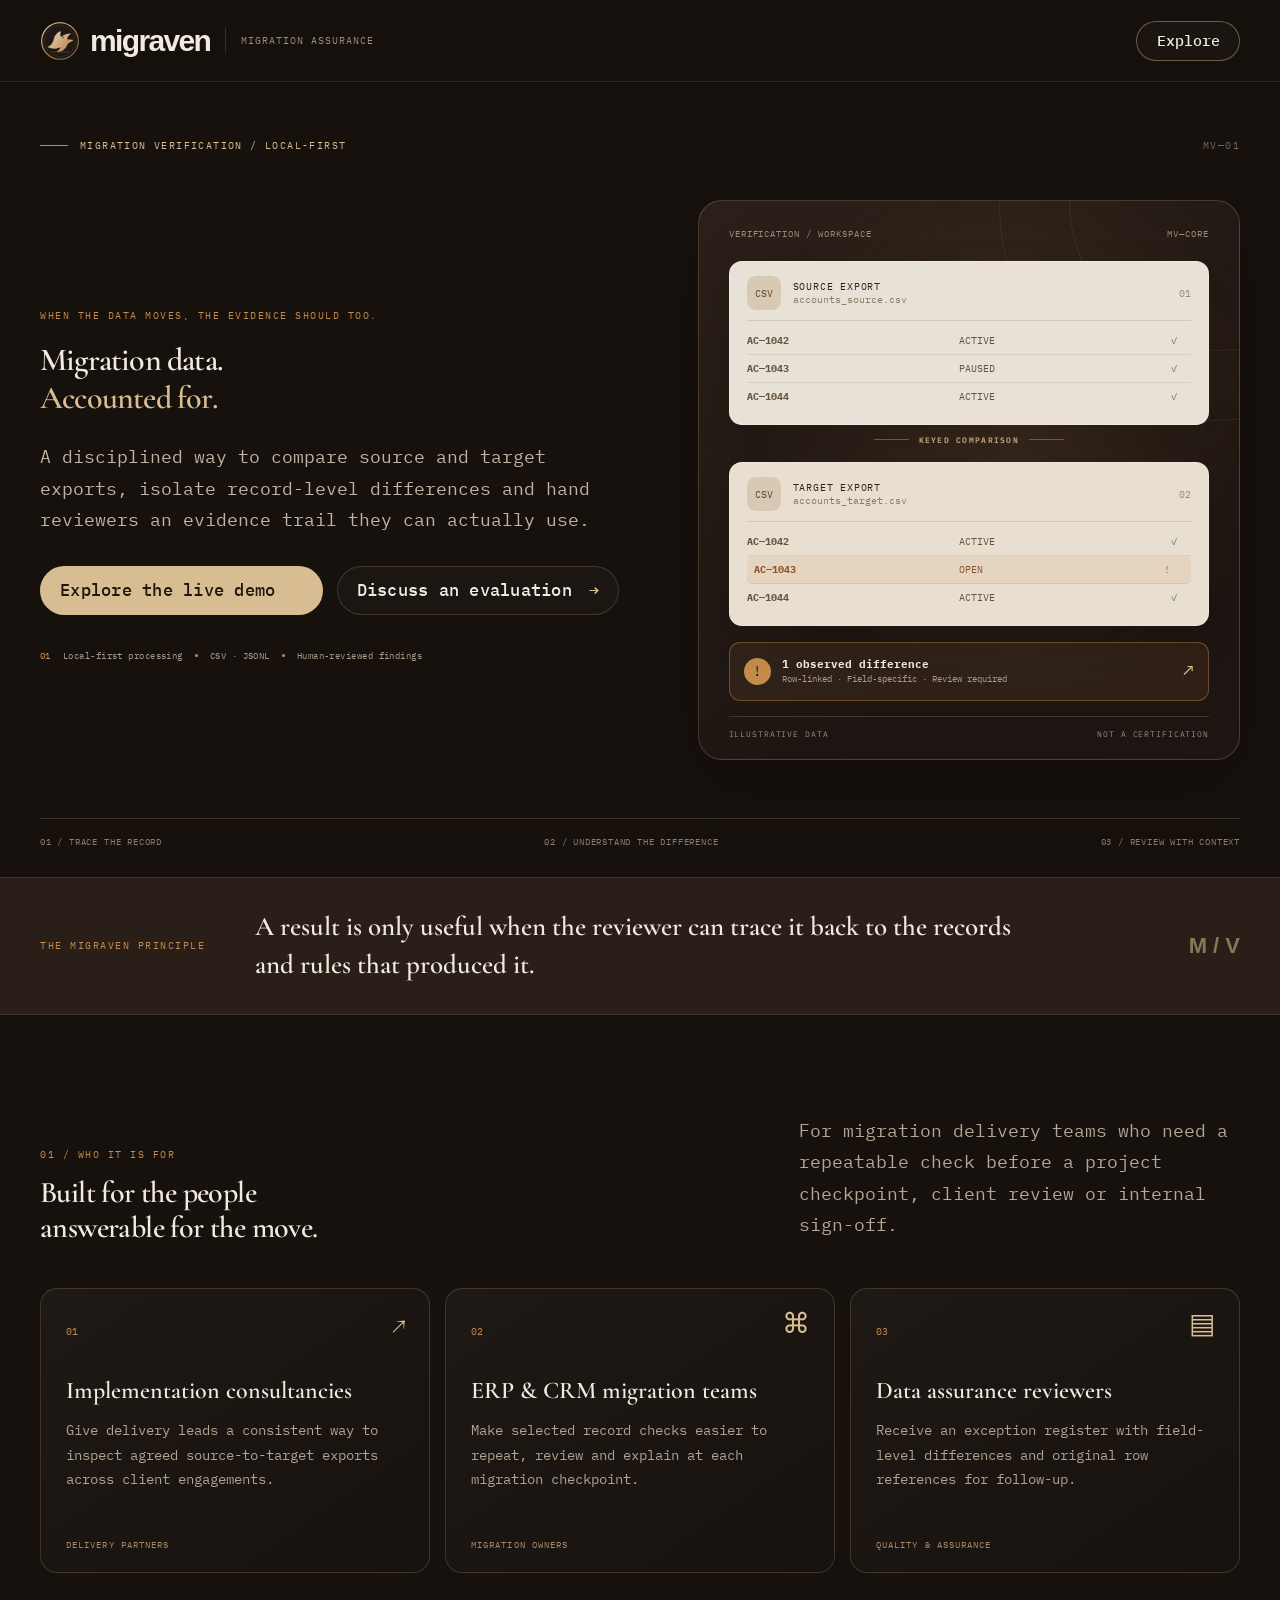
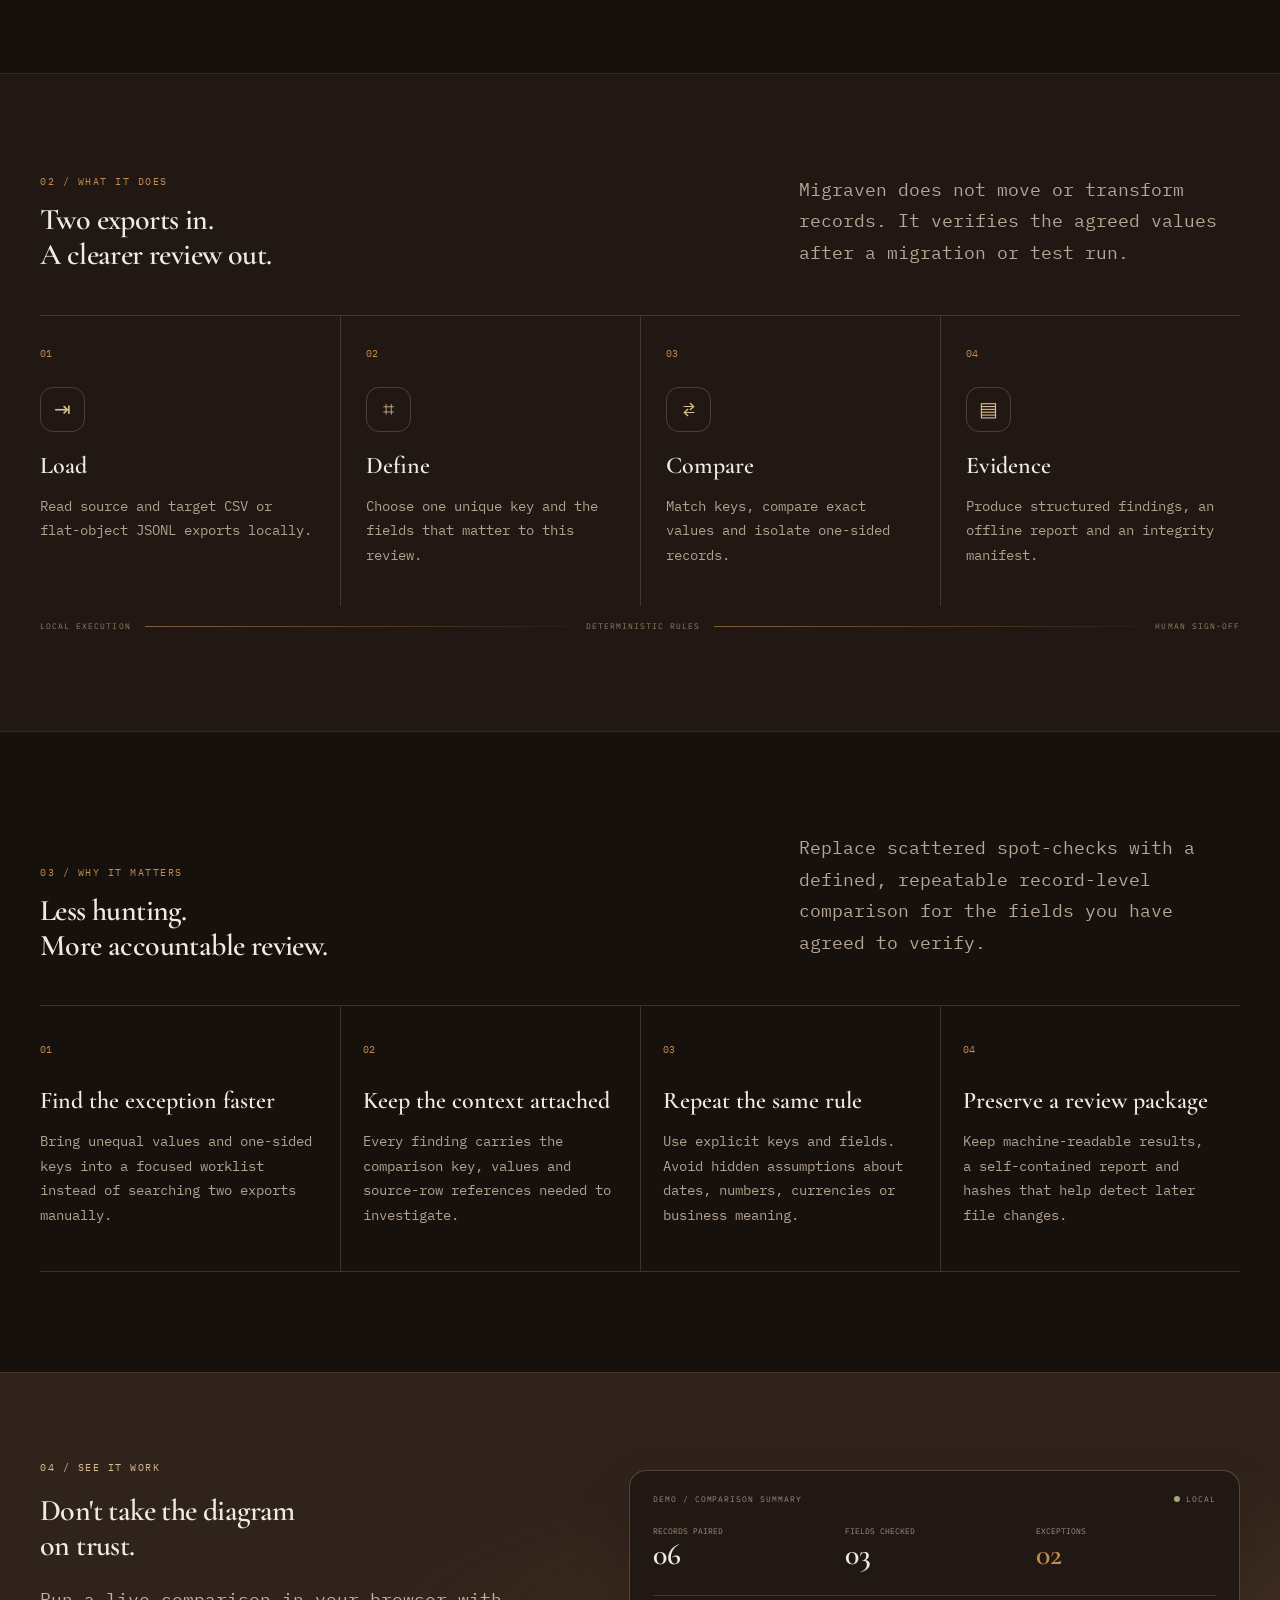
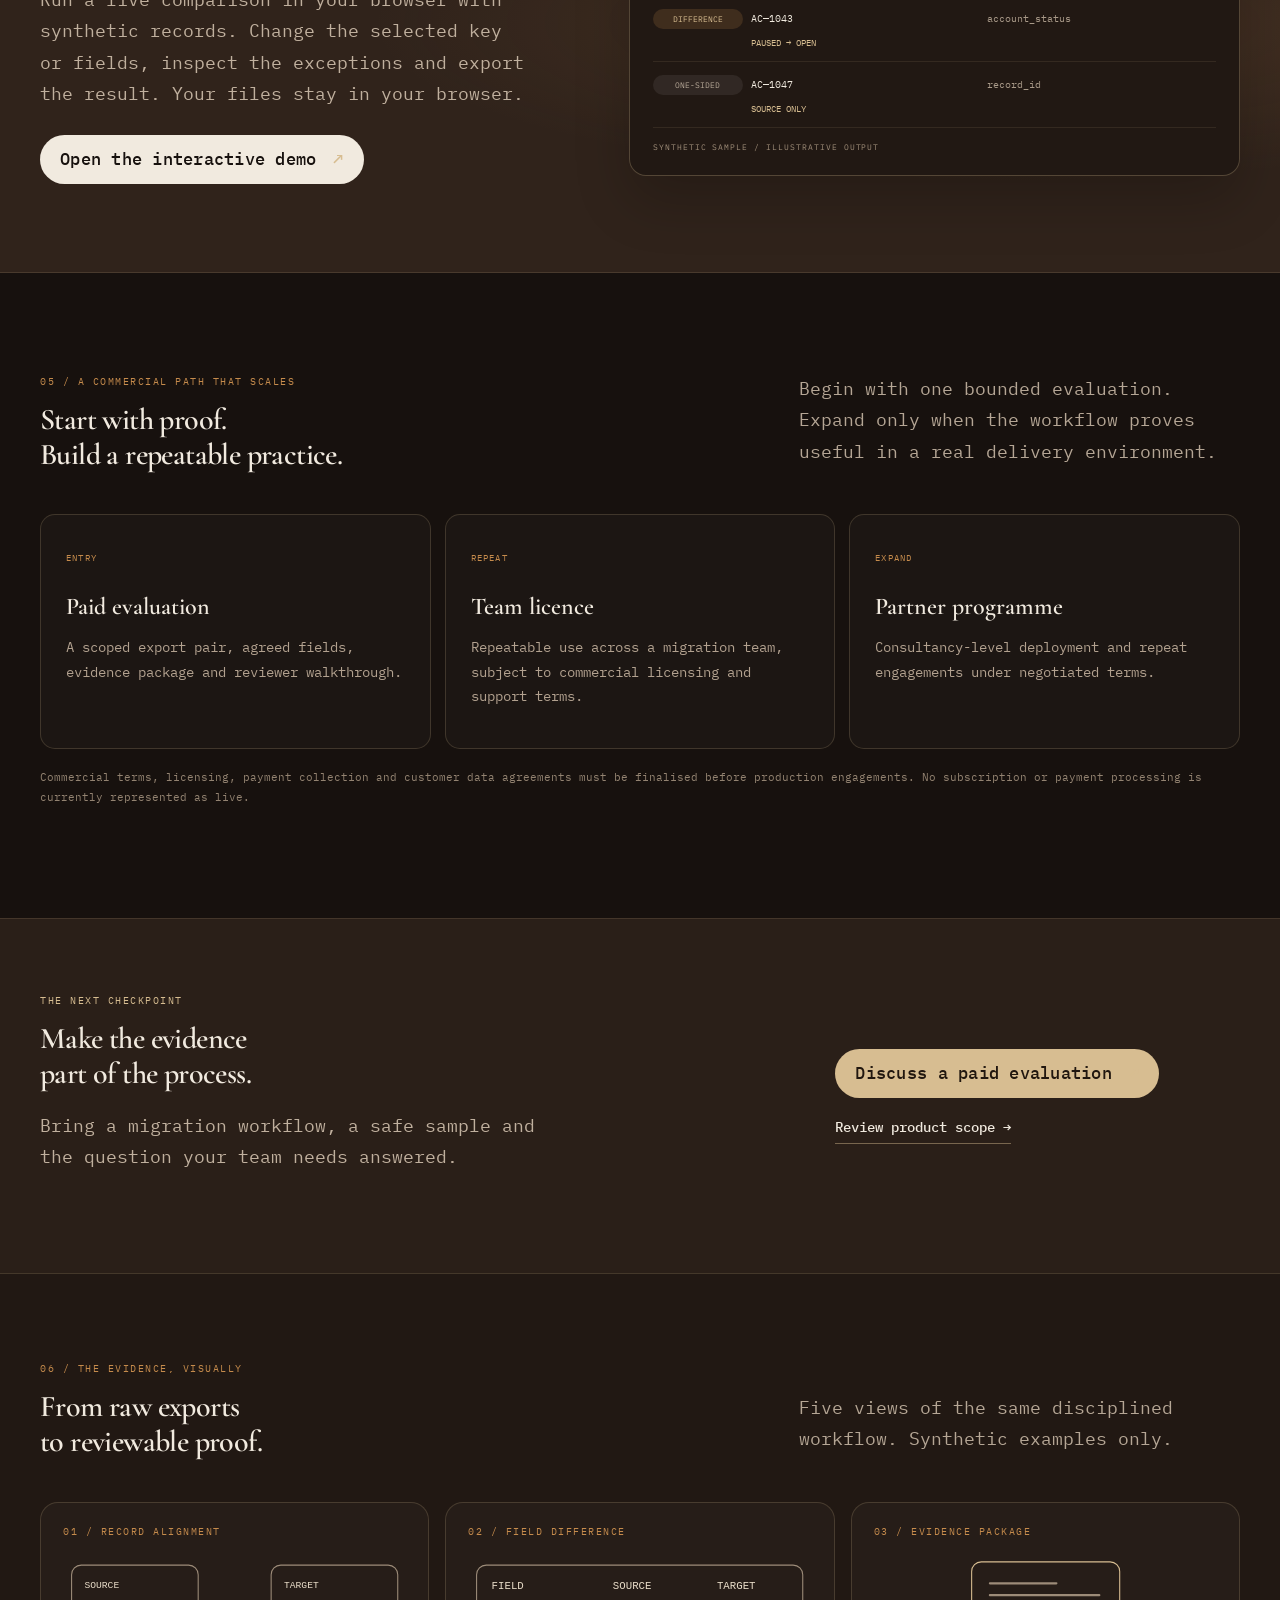
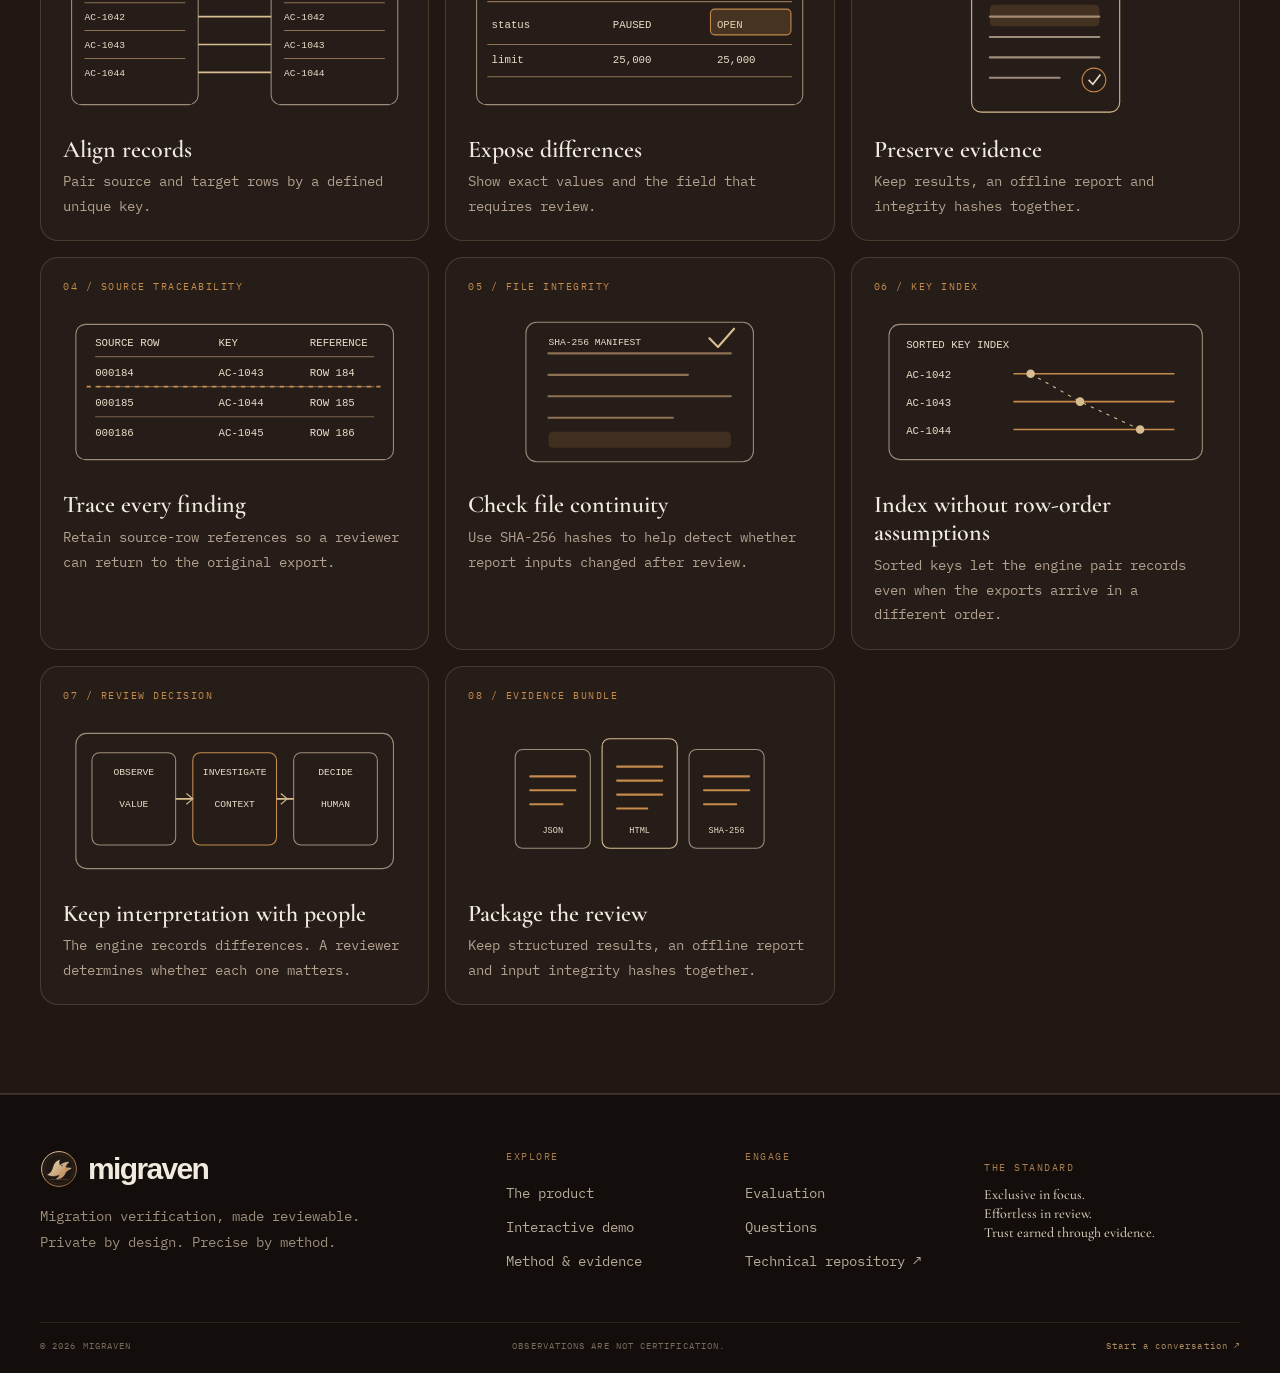
==== website/index.html @ 11bbcf8d "Refine Migraven navigation and typography" ====
<!doctype html>
<html lang="en"><head><meta charset="utf-8"><meta name="viewport" content="width=device-width,initial-scale=1"><meta name="theme-color" content="#17110e"><meta name="description" content="Migraven compares migration source and target exports, identifies row-level differences and creates evidence for human review."><title>Overview — Migraven</title><link rel="icon" href="assets/mark.svg" type="image/svg+xml"><link rel="preconnect" href="https://fonts.googleapis.com"><link rel="preconnect" href="https://fonts.gstatic.com" crossorigin><link href="https://fonts.googleapis.com/css2?family=IBM+Plex+Mono:wght@400;500;600&family=Syncopate:wght@700&family=Cormorant+Garamond:wght@500;600;700&display=swap" rel="stylesheet"><link rel="stylesheet" href="assets/site.css"><script defer src="assets/site.js"></script></head><body>
<header class="site-header"><a class="brand" href="index.html" aria-label="Migraven home"><img src="assets/mark.svg" alt=""><span class="brand-word">migraven</span><span class="brand-divider"></span><span class="brand-caption">MIGRATION ASSURANCE</span></a><button class="menu-toggle" aria-expanded="false" aria-controls="site-nav" aria-label="Open navigation menu"><span class="menu-toggle-label">Explore</span><span class="menu-toggle-icon" aria-hidden="true"><i></i><i></i></span></button><nav id="site-nav" class="site-nav" aria-label="Main navigation"><div class="menu-topline"><span>INDEX / MIGRAVEN</span><span>SELECT A DESTINATION</span></div><div class="menu-links"><a class="brand" href="index.html" aria-label="Migraven home"><img src="assets/mark.svg" alt=""><span class="brand-word">migraven</span><span class="brand-divider"></span><span class="brand-caption">MIGRATION ASSURANCE</span></a><a aria-current="page" href="index.html">Overview</a><a  href="product.html">Product</a><a  href="demo.html">Live demo</a><a  href="method.html">Method</a><a  href="evaluation.html">Evaluation</a><a  href="faq.html">FAQ</a><a class="button button-primary" href="demo.html">Explore the live demo <span>↗</span></a><a class="button button-quiet" href="evaluation.html">Discuss an evaluation <span>→</span></a><a class="button button-light" href="demo.html">Open the interactive demo <span>↗</span></a><a class="button button-primary" href="evaluation.html">Discuss a paid evaluation <span>↗</span></a><a class="text-link text-link-light" href="product.html">Review product scope →</a><a class="brand footer-brand" href="index.html"><img src="assets/mark.svg" alt=""><span class="brand-word">migraven</span></a><a href="product.html">The product</a><a href="demo.html">Interactive demo</a><a href="method.html">Method & evidence</a><a href="evaluation.html">Evaluation</a><a href="faq.html">Questions</a><a href="https://github.com/DT-09/Migraven">Technical repository ↗</a><a href="evaluation.html">Start a conversation ↗</a></div><div class="menu-bottom"><span>LOCAL-FIRST MIGRATION ASSURANCE</span><a class="nav-cta" href="evaluation.html">Discuss an evaluation <span>↗</span></a></div></nav></header>
<main>
<section class="hero wrap"><div class="hero-kicker"><span class="kicker-line"></span> MIGRATION VERIFICATION / LOCAL-FIRST <span class="kicker-index">MV—01</span></div><div class="hero-grid"><div class="hero-copy"><p class="eyebrow">WHEN THE DATA MOVES, THE EVIDENCE SHOULD TOO.</p><h1>Migration data.<br><span>Accounted for.</span></h1><p class="hero-lede">A disciplined way to compare source and target exports, isolate record-level differences and hand reviewers an evidence trail they can actually use.</p><div class="hero-actions"><a class="button button-primary" href="demo.html">Explore the live demo <span>↗</span></a><a class="button button-quiet" href="evaluation.html">Discuss an evaluation <span>→</span></a></div><div class="hero-trust"><span class="trust-mark">01</span><span>Local-first processing</span><i></i><span>CSV · JSONL</span><i></i><span>Human-reviewed findings</span></div></div>
<div class="hero-visual" aria-label="Illustration of a source and target migration export comparison"><div class="visual-orbit orbit-one"></div><div class="visual-orbit orbit-two"></div><div class="visual-head"><span>VERIFICATION / WORKSPACE</span><span>MV—CORE</span></div><div class="flow-card source-card"><div class="flow-card-top"><span class="file-glyph">CSV</span><div><b>SOURCE EXPORT</b><small>accounts_source.csv</small></div><span class="tiny-state">01</span></div><div class="data-lines"><div><b>AC—1042</b><span>ACTIVE</span><em>✓</em></div><div><b>AC—1043</b><span>PAUSED</span><em>✓</em></div><div><b>AC—1044</b><span>ACTIVE</span><em>✓</em></div></div></div><div class="flow-bridge"><span></span><b>KEYED COMPARISON</b><span></span></div><div class="flow-card target-card"><div class="flow-card-top"><span class="file-glyph">CSV</span><div><b>TARGET EXPORT</b><small>accounts_target.csv</small></div><span class="tiny-state">02</span></div><div class="data-lines"><div><b>AC—1042</b><span>ACTIVE</span><em>✓</em></div><div class="data-alert"><b>AC—1043</b><span>OPEN</span><em>!</em></div><div><b>AC—1044</b><span>ACTIVE</span><em>✓</em></div></div></div><div class="visual-result"><span class="result-icon">!</span><div><b>1 observed difference</b><small>Row-linked · Field-specific · Review required</small></div><span class="result-arrow">↗</span></div><div class="visual-foot"><span>ILLUSTRATIVE DATA</span><span>NOT A CERTIFICATION</span></div><div class="raven-watermark">M</div></div></div><div class="hero-bottomline"><span>01 / TRACE THE RECORD</span><span>02 / UNDERSTAND THE DIFFERENCE</span><span>03 / REVIEW WITH CONTEXT</span></div></section>
<section class="statement-band"><div class="wrap statement-inner"><span class="eyebrow">THE MIGRAVEN PRINCIPLE</span><p>A result is only useful when the reviewer can trace it back to the records and rules that produced it.</p><span class="statement-seal">M / V</span></div></section>
<section class="section wrap" id="who"><div class="section-head"><div><span class="eyebrow">01 / WHO IT IS FOR</span><h2>Built for the people<br>answerable for the move.</h2></div><p>For migration delivery teams who need a repeatable check before a project checkpoint, client review or internal sign-off.</p></div><div class="audience-grid"><article class="audience-card"><span class="card-index">01</span><div class="audience-symbol">↗</div><h3>Implementation consultancies</h3><p>Give delivery leads a consistent way to inspect agreed source-to-target exports across client engagements.</p><span class="audience-tag">DELIVERY PARTNERS</span></article><article class="audience-card"><span class="card-index">02</span><div class="audience-symbol">⌘</div><h3>ERP & CRM migration teams</h3><p>Make selected record checks easier to repeat, review and explain at each migration checkpoint.</p><span class="audience-tag">MIGRATION OWNERS</span></article><article class="audience-card"><span class="card-index">03</span><div class="audience-symbol">▤</div><h3>Data assurance reviewers</h3><p>Receive an exception register with field-level differences and original row references for follow-up.</p><span class="audience-tag">QUALITY & ASSURANCE</span></article></div></section>
<section class="section section-alt"><div class="wrap"><div class="section-head"><div><span class="eyebrow">02 / WHAT IT DOES</span><h2>Two exports in.<br>A clearer review out.</h2></div><p>Migraven does not move or transform records. It verifies the agreed values after a migration or test run.</p></div><div class="workflow"><div class="workflow-step"><span>01</span><div class="workflow-icon">⇥</div><h3>Load</h3><p>Read source and target CSV or flat-object JSONL exports locally.</p></div><div class="workflow-step"><span>02</span><div class="workflow-icon">⌗</div><h3>Define</h3><p>Choose one unique key and the fields that matter to this review.</p></div><div class="workflow-step"><span>03</span><div class="workflow-icon">⇄</div><h3>Compare</h3><p>Match keys, compare exact values and isolate one-sided records.</p></div><div class="workflow-step"><span>04</span><div class="workflow-icon">▤</div><h3>Evidence</h3><p>Produce structured findings, an offline report and an integrity manifest.</p></div></div><div class="workflow-rail"><span>LOCAL EXECUTION</span><span class="rail-line"></span><span>DETERMINISTIC RULES</span><span class="rail-line"></span><span>HUMAN SIGN-OFF</span></div></div></section>
<section class="section wrap"><div class="section-head"><div><span class="eyebrow">03 / WHY IT MATTERS</span><h2>Less hunting.<br>More accountable review.</h2></div><p>Replace scattered spot-checks with a defined, repeatable record-level comparison for the fields you have agreed to verify.</p></div><div class="benefit-grid"><article><span>01</span><h3>Find the exception faster</h3><p>Bring unequal values and one-sided keys into a focused worklist instead of searching two exports manually.</p></article><article><span>02</span><h3>Keep the context attached</h3><p>Every finding carries the comparison key, values and source-row references needed to investigate.</p></article><article><span>03</span><h3>Repeat the same rule</h3><p>Use explicit keys and fields. Avoid hidden assumptions about dates, numbers, currencies or business meaning.</p></article><article><span>04</span><h3>Preserve a review package</h3><p>Keep machine-readable results, a self-contained report and hashes that help detect later file changes.</p></article></div></section>
<section class="demo-teaser"><div class="wrap demo-teaser-grid"><div><span class="eyebrow eyebrow-light">04 / SEE IT WORK</span><h2>Don't take the diagram<br>on trust.</h2><p>Run a live comparison in your browser with synthetic records. Change the selected key or fields, inspect the exceptions and export the result. Your files stay in your browser.</p><a class="button button-light" href="demo.html">Open the interactive demo <span>↗</span></a></div><div class="mini-report"><div class="mini-report-top"><span>DEMO / COMPARISON SUMMARY</span><span class="live-dot">LOCAL</span></div><div class="mini-stat-row"><div><small>RECORDS PAIRED</small><b>06</b></div><div><small>FIELDS CHECKED</small><b>03</b></div><div><small>EXCEPTIONS</small><b class="amber-text">02</b></div></div><div class="mini-finding"><span class="finding-pill">DIFFERENCE</span><b>AC—1043</b><span>account_status</span><strong>PAUSED → OPEN</strong></div><div class="mini-finding"><span class="finding-pill finding-muted">ONE-SIDED</span><b>AC—1047</b><span>record_id</span><strong>SOURCE ONLY</strong></div><div class="mini-report-bottom">SYNTHETIC SAMPLE / ILLUSTRATIVE OUTPUT</div></div></div></section>
<section class="section wrap commercial"><div class="section-head"><div><span class="eyebrow">05 / A COMMERCIAL PATH THAT SCALES</span><h2>Start with proof.<br>Build a repeatable practice.</h2></div><p>Begin with one bounded evaluation. Expand only when the workflow proves useful in a real delivery environment.</p></div><div class="commercial-grid"><article><span>ENTRY</span><h3>Paid evaluation</h3><p>A scoped export pair, agreed fields, evidence package and reviewer walkthrough.</p></article><article><span>REPEAT</span><h3>Team licence</h3><p>Repeatable use across a migration team, subject to commercial licensing and support terms.</p></article><article><span>EXPAND</span><h3>Partner programme</h3><p>Consultancy-level deployment and repeat engagements under negotiated terms.</p></article></div><p class="commercial-note">Commercial terms, licensing, payment collection and customer data agreements must be finalised before production engagements. No subscription or payment processing is currently represented as live.</p></section>
<section class="closing-band"><div class="wrap closing-inner"><div><span class="eyebrow eyebrow-light">THE NEXT CHECKPOINT</span><h2>Make the evidence<br>part of the process.</h2><p>Bring a migration workflow, a safe sample and the question your team needs answered.</p></div><div class="closing-actions"><a class="button button-primary" href="evaluation.html">Discuss a paid evaluation <span>↗</span></a><a class="text-link text-link-light" href="product.html">Review product scope →</a></div></div></section>
<section class="illustration-section"><div class="wrap"><div class="section-head"><div><span class="eyebrow">06 / THE EVIDENCE, VISUALLY</span><h2>From raw exports<br>to reviewable proof.</h2></div><p>Five views of the same disciplined workflow. Synthetic examples only.</p></div><div class="illustration-grid"><article class="illustration-card visual-illustration"><span class="eyebrow">01 / RECORD ALIGNMENT</span><svg viewBox="0 0 320 150" fill="none"><rect x="8" y="8" width="118" height="130" rx="9" stroke="#9D8C79"/><rect x="194" y="8" width="118" height="130" rx="9" stroke="#9D8C79"/><g stroke="#8E7153"><path d="M20 43h94M20 69h94M20 95h94M206 43h94M206 69h94M206 95h94"/></g><g fill="#E9DDC9" font-size="9" font-family="monospace"><text x="20" y="29">SOURCE</text><text x="206" y="29">TARGET</text><text x="20" y="59">AC-1042</text><text x="20" y="85">AC-1043</text><text x="20" y="111">AC-1044</text><text x="206" y="59">AC-1042</text><text x="206" y="85">AC-1043</text><text x="206" y="111">AC-1044</text></g><path class="trace-line" d="M126 56h68M126 82h68M126 108h68" stroke="#D7BD91" stroke-width="1.5"/></svg><h3>Align records</h3><p>Pair source and target rows by a defined unique key.</p></article><article class="illustration-card visual-illustration"><span class="eyebrow">02 / FIELD DIFFERENCE</span><svg viewBox="0 0 320 150" fill="none"><rect x="8" y="8" width="304" height="130" rx="9" stroke="#9D8C79"/><path d="M18 42h284M18 82h284M18 112h284" stroke="#8E7153"/><g fill="#E9DDC9" font-family="monospace" font-size="10"><text x="22" y="30">FIELD</text><text x="135" y="30">SOURCE</text><text x="232" y="30">TARGET</text><text x="22" y="67">status</text><text x="135" y="67">PAUSED</text><text x="232" y="67">OPEN</text><text x="22" y="99">limit</text><text x="135" y="99">25,000</text><text x="232" y="99">25,000</text></g><rect x="226" y="49" width="75" height="24" rx="4" fill="#C58B4C" fill-opacity=".2" stroke="#C58B4C"/></svg><h3>Expose differences</h3><p>Show exact values and the field that requires review.</p></article><article class="illustration-card visual-illustration"><span class="eyebrow">03 / EVIDENCE PACKAGE</span><svg viewBox="0 0 320 150" fill="none"><rect x="91" y="5" width="138" height="140" rx="9" stroke="#D7BD91"/><path d="M108 25h62M108 36h102M108 56h102M108 75h102M108 94h102M108 113h65" stroke="#9D8C79" stroke-width="2" stroke-linecap="round"/><rect x="108" y="45" width="102" height="20" rx="4" fill="#C58B4C" fill-opacity=".18"/><circle cx="205" cy="115" r="11" stroke="#C58B4C"/><path d="m200 115 4 4 7-9" stroke="#E9DDC9" stroke-width="1.5"/></svg><h3>Preserve evidence</h3><p>Keep results, an offline report and integrity hashes together.</p></article><article class="illustration-card visual-illustration"><span class="eyebrow">04 / SOURCE TRACEABILITY</span><svg viewBox="0 0 320 150" fill="none"><rect x="12" y="12" width="296" height="126" rx="9" stroke="#9D8C79"/><path d="M30 42h260M30 70h260M30 98h260" stroke="#8E7153" stroke-opacity=".8"/><g fill="#E9DDC9" font-family="monospace" font-size="10"><text x="30" y="32">SOURCE ROW</text><text x="145" y="32">KEY</text><text x="230" y="32">REFERENCE</text><text x="30" y="60">000184</text><text x="145" y="60">AC-1043</text><text x="230" y="60">ROW 184</text><text x="30" y="88">000185</text><text x="145" y="88">AC-1044</text><text x="230" y="88">ROW 185</text><text x="30" y="116">000186</text><text x="145" y="116">AC-1045</text><text x="230" y="116">ROW 186</text></g><path d="M22 70h276" stroke="#C58B4C" stroke-width="1.5" stroke-dasharray="4 5"/></svg><h3>Trace every finding</h3><p>Retain source-row references so a reviewer can return to the original export.</p></article><article class="illustration-card visual-illustration"><span class="eyebrow">05 / FILE INTEGRITY</span><svg viewBox="0 0 320 150" fill="none"><rect x="54" y="10" width="212" height="130" rx="10" stroke="#9D8C79"/><path d="M75 39h170M75 59h130M75 79h170M75 99h116" stroke="#8E7153" stroke-width="2" stroke-linecap="round"/><rect x="75" y="112" width="170" height="15" rx="4" fill="#C58B4C" fill-opacity=".16"/><path d="m225 25 8 8 15-17" stroke="#D7BD91" stroke-width="2" stroke-linecap="round" stroke-linejoin="round"/><text x="75" y="31" fill="#E9DDC9" font-family="monospace" font-size="9">SHA-256 MANIFEST</text></svg><h3>Check file continuity</h3><p>Use SHA-256 hashes to help detect whether report inputs changed after review.</p></article><article class="illustration-card visual-illustration"><span class="eyebrow">06 / KEY INDEX</span><svg viewBox="0 0 320 150" fill="none"><rect x="14" y="12" width="292" height="126" rx="10" stroke="#9D8C79"/><g fill="#E9DDC9" font-family="monospace" font-size="10"><text x="30" y="34">SORTED KEY INDEX</text><text x="30" y="62">AC-1042</text><text x="30" y="88">AC-1043</text><text x="30" y="114">AC-1044</text></g><g stroke="#C58B4C" stroke-width="1.5"><path d="M130 58h150M130 84h150M130 110h150"/></g><g fill="#D7BD91"><circle cx="146" cy="58" r="4"/><circle cx="192" cy="84" r="4"/><circle cx="248" cy="110" r="4"/></g><path d="M146 58 192 84 248 110" stroke="#D7BD91" stroke-dasharray="3 5"/></svg><h3>Index without row-order assumptions</h3><p>Sorted keys let the engine pair records even when the exports arrive in a different order.</p></article><article class="illustration-card visual-illustration"><span class="eyebrow">07 / REVIEW DECISION</span><svg viewBox="0 0 320 150" fill="none"><rect x="12" y="12" width="296" height="126" rx="10" stroke="#9D8C79"/><rect x="27" y="30" width="78" height="86" rx="7" stroke="#9D8C79"/><rect x="121" y="30" width="78" height="86" rx="7" stroke="#C58B4C"/><rect x="215" y="30" width="78" height="86" rx="7" stroke="#9D8C79"/><g fill="#E9DDC9" font-family="monospace" font-size="9" text-anchor="middle"><text x="66" y="51">OBSERVE</text><text x="160" y="51">INVESTIGATE</text><text x="254" y="51">DECIDE</text><text x="66" y="81">VALUE</text><text x="160" y="81">CONTEXT</text><text x="254" y="81">HUMAN</text></g><path d="M105 73h16m78 0h16" stroke="#D7BD91" stroke-width="1.5"/><path d="m115 68 6 5-6 5m88-10 6 5-6 5" stroke="#D7BD91"/></svg><h3>Keep interpretation with people</h3><p>The engine records differences. A reviewer determines whether each one matters.</p></article><article class="illustration-card visual-illustration"><span class="eyebrow">08 / EVIDENCE BUNDLE</span><svg viewBox="0 0 320 150" fill="none"><rect x="44" y="27" width="70" height="92" rx="7" stroke="#9D8C79"/><rect x="125" y="17" width="70" height="102" rx="7" stroke="#D7BD91"/><rect x="206" y="27" width="70" height="92" rx="7" stroke="#9D8C79"/><g stroke="#C58B4C" stroke-width="2" stroke-linecap="round"><path d="M58 52h42M58 65h42M58 78h30M139 43h42M139 56h42M139 69h42M139 82h28M220 52h42M220 65h42M220 78h30"/></g><g fill="#E9DDC9" font-family="monospace" font-size="8" text-anchor="middle"><text x="79" y="105">JSON</text><text x="160" y="105">HTML</text><text x="241" y="105">SHA-256</text></g></svg><h3>Package the review</h3><p>Keep structured results, an offline report and input integrity hashes together.</p></article></div></div></section></main>
<footer class="site-footer"><div class="wrap footer-main"><div class="footer-brand-block"><a class="brand footer-brand" href="index.html"><img src="assets/mark.svg" alt=""><span class="brand-word">migraven</span></a><p>Migration verification, made reviewable.<br>Private by design. Precise by method.</p></div><div class="footer-column"><span class="footer-label">EXPLORE</span><a href="product.html">The product</a><a href="demo.html">Interactive demo</a><a href="method.html">Method & evidence</a></div><div class="footer-column"><span class="footer-label">ENGAGE</span><a href="evaluation.html">Evaluation</a><a href="faq.html">Questions</a><a href="https://github.com/DT-09/Migraven">Technical repository ↗</a></div><div class="footer-note"><span class="footer-label">THE STANDARD</span><p>Exclusive in focus.<br>Effortless in review.<br>Trust earned through evidence.</p></div></div><div class="wrap footer-bottom"><span>© 2026 MIGRAVEN</span><span>OBSERVATIONS ARE NOT CERTIFICATION.</span><a href="evaluation.html">Start a conversation ↗</a></div></footer></body></html>
<!-- Production deployment refresh: 2026-11-05 -->
---- website/assets/site.css ----
:root{--espresso:#17110e;--espresso-2:#211813;--walnut:#30231b;--mocha:#49362a;--taupe:#9d8c79;--khaki:#aaa184;--ivory:#f1eadf;--paper:#e8dfd2;--champagne:#d7bd91;--amber:#c58b4c;--caramel:#a96f3d;--line:rgba(215,189,145,.19);--muted:#b8aa99;--serif:'Cormorant Garamond',Georgia,serif;--sans:'DM Sans',Arial,sans-serif;--mono:'DM Mono',monospace;--display:'Syncopate',sans-serif}
*{box-sizing:border-box}html{scroll-behavior:smooth;scroll-padding-top:100px}body{margin:0;background:var(--espresso);color:var(--ivory);font:15px/1.7 var(--sans);-webkit-font-smoothing:antialiased}a{color:inherit;text-decoration:none}button,input,select,textarea{font:inherit}button,a{-webkit-tap-highlight-color:transparent}.wrap{width:min(1200px,calc(100% - 56px));margin-inline:auto}.site-header{height:78px;padding:0 max(28px,calc((100vw - 1200px)/2));display:flex;align-items:center;justify-content:space-between;gap:24px;position:sticky;top:0;z-index:20;background:rgba(23,17,14,.78);border-bottom:1px solid rgba(215,189,145,.13);backdrop-filter:blur(20px) saturate(130%)}.brand{display:flex;align-items:center;gap:11px;white-space:nowrap}.brand img{width:35px;height:35px}.brand-word{font:700 13px var(--display);letter-spacing:.12em;color:var(--ivory)}.brand-divider{height:23px;width:1px;background:var(--line);margin-inline:5px}.brand-caption{font:9px var(--mono);letter-spacing:.1em;color:var(--taupe)}.site-nav{display:flex;align-items:center;gap:25px;color:#c3b5a5;font-size:12px}.site-nav a{transition:color .25s ease,opacity .25s ease}.site-nav a:hover,.site-nav a[aria-current=page]{color:var(--champagne)}.site-nav a[aria-current=page]:not(.nav-cta){text-decoration:underline;text-decoration-color:var(--amber);text-underline-offset:8px}.nav-cta{border:1px solid rgba(215,189,145,.48);border-radius:999px;padding:10px 16px;color:var(--ivory)}.nav-cta span,.button span{color:var(--champagne);margin-left:9px}.menu-toggle{display:none;border:1px solid var(--line);border-radius:999px;background:transparent;color:var(--ivory);padding:9px 14px;font:11px var(--mono)}
.hero{padding-top:57px;padding-bottom:30px}.hero-kicker{display:flex;align-items:center;gap:12px;color:var(--champagne);font:10px var(--mono);letter-spacing:.14em}.kicker-line{width:28px;height:1px;background:var(--amber)}.kicker-index{margin-left:auto;color:#756456}.hero-grid{display:grid;grid-template-columns:1.05fr .95fr;gap:58px;align-items:center;padding:48px 0 58px}.eyebrow{display:block;color:var(--amber);font:10px var(--mono);letter-spacing:.15em}.hero-copy h1,.page-hero h1{font:700 clamp(39px,5.2vw,68px)/1.23 var(--display);letter-spacing:-.055em;margin:19px 0 25px;color:var(--ivory)}.hero-copy h1 span,.page-hero h1 span{color:var(--champagne)}.hero-lede{max-width:555px;color:#c2b4a4;font-size:17px;line-height:1.8}.hero-actions,.page-hero-actions{display:flex;align-items:center;gap:14px;flex-wrap:wrap;margin-top:30px}.button{display:inline-flex;align-items:center;justify-content:center;gap:8px;border-radius:999px;padding:14px 20px;font-size:12px;font-weight:600;letter-spacing:.015em;border:1px solid transparent;cursor:pointer;transition:transform .25s ease,background .25s ease,border-color .25s ease,color .25s ease,box-shadow .25s ease}.button:hover{transform:translateY(-3px);box-shadow:0 12px 30px rgba(0,0,0,.2)}.button-primary{background:var(--champagne);color:#21170f}.button-primary:hover{background:#e6d1ad}.button-quiet{border-color:var(--line);color:var(--ivory);background:rgba(255,255,255,.025)}.button-quiet:hover,.button-outline:hover{border-color:var(--champagne);background:rgba(215,189,145,.08)}.button-outline{border-color:rgba(215,189,145,.28);background:transparent;color:var(--ivory)}.button-light{background:var(--ivory);color:var(--espresso)}.button-light:hover{background:var(--champagne)}.text-link{font-size:12px;color:var(--champagne);border-bottom:1px solid rgba(215,189,145,.45);padding-bottom:5px}.hero-trust{display:flex;align-items:center;gap:12px;flex-wrap:wrap;margin-top:35px;color:#a89988;font:9px var(--mono);letter-spacing:.05em}.trust-mark{color:var(--amber)}.hero-trust i{width:3px;height:3px;background:var(--amber);border-radius:50%}
.hero-visual{min-height:520px;position:relative;padding:27px 30px 20px;background:radial-gradient(ellipse at 60% 38%,rgba(156,108,65,.19),transparent 58%),linear-gradient(145deg,#2b2019,#1d1511 68%);border:1px solid rgba(215,189,145,.22);border-radius:24px;overflow:hidden;box-shadow:0 24px 70px rgba(0,0,0,.22)}.visual-orbit{position:absolute;border:1px solid rgba(215,189,145,.09);border-radius:50%;pointer-events:none}.orbit-one{width:430px;height:430px;right:-190px;top:-210px}.orbit-two{width:300px;height:300px;right:-130px;top:-150px}.visual-head,.visual-foot{display:flex;justify-content:space-between;color:#9d8c79;font:9px var(--mono);letter-spacing:.11em}.flow-card{position:relative;z-index:1;background:rgba(241,234,223,.96);color:#30231b;border:1px solid rgba(255,255,255,.25);border-radius:13px;padding:14px 17px;margin-top:22px;box-shadow:0 12px 35px rgba(0,0,0,.16)}.target-card{margin-top:8px;background:#e9dfd1}.flow-card-top{display:flex;align-items:center;gap:12px;border-bottom:1px solid rgba(48,35,27,.13);padding-bottom:10px}.file-glyph{display:grid;place-items:center;width:34px;height:34px;border-radius:9px;background:#d8c9b4;color:#61462e;font:10px var(--mono)}.flow-card-top div{display:grid;line-height:1.4}.flow-card-top b{font:10px var(--mono);letter-spacing:.08em}.flow-card-top small{color:#8d7b68;font-size:10px}.tiny-state{margin-left:auto;color:#9d8c79;font:10px var(--mono)}.data-lines{padding-top:6px}.data-lines>div{display:grid;grid-template-columns:1fr 1fr 20px;gap:8px;padding:7px 0;border-bottom:1px solid rgba(48,35,27,.09);font:10px var(--mono);color:#655442}.data-lines>div:last-child{border:0}.data-lines em{font-style:normal;color:#71806a}.data-lines .data-alert{color:#89572e;background:rgba(197,139,76,.12);padding-inline:7px;border-radius:5px}.data-lines .data-alert em{color:#a96f3d}.flow-bridge{display:flex;align-items:center;justify-content:center;gap:10px;height:29px;color:#c3a77f;font:8px var(--mono);letter-spacing:.16em}.flow-bridge span{width:35px;height:1px;background:rgba(215,189,145,.4)}.visual-result{display:flex;align-items:center;gap:11px;margin-top:16px;padding:13px 14px;border:1px solid rgba(197,139,76,.42);border-radius:11px;background:rgba(197,139,76,.1)}.result-icon{display:grid;place-items:center;width:27px;height:27px;border-radius:50%;background:var(--amber);color:#20150e;font:14px var(--mono)}.visual-result div{display:grid;line-height:1.4}.visual-result b{font-size:11px;color:var(--ivory)}.visual-result small{font-size:9px;color:#aa9b89}.result-arrow{margin-left:auto;color:var(--champagne)}.visual-foot{margin-top:15px;padding-top:12px;border-top:1px solid var(--line);font-size:8px}.raven-watermark{position:absolute;right:24px;top:20px;color:rgba(215,189,145,.035);font:700 190px var(--display);pointer-events:none}.hero-bottomline{display:flex;justify-content:space-between;gap:18px;border-top:1px solid var(--line);padding-top:17px;color:#8d7d6b;font:9px var(--mono);letter-spacing:.09em}
.statement-band{background:#2a1f18;border-block:1px solid rgba(215,189,145,.13)}.statement-inner{display:grid;grid-template-columns:180px 1fr 70px;gap:35px;align-items:center;padding:30px 0}.statement-inner p{font:600 clamp(19px,2.4vw,27px)/1.4 var(--serif);color:var(--ivory);max-width:780px;margin:0}.statement-seal{font:700 22px var(--display);color:rgba(215,189,145,.55);text-align:right}
.section{padding-top:100px;padding-bottom:100px}.section-head{display:grid;grid-template-columns:1fr .65fr;gap:80px;align-items:end;margin-bottom:42px}.section-head h2,.demo-teaser h2,.closing-inner h2,.page-hero h2{font:600 clamp(34px,4vw,51px)/1.08 var(--serif);letter-spacing:-.025em;margin:15px 0 0;color:var(--ivory)}.section-head>p{margin:0 0 5px;color:#b5a695;font-size:14px;line-height:1.85;max-width:460px}.audience-grid{display:grid;grid-template-columns:repeat(3,1fr);gap:15px}.audience-card{position:relative;min-height:285px;padding:25px 25px 23px;border:1px solid var(--line);border-radius:17px;background:linear-gradient(145deg,rgba(255,255,255,.035),rgba(255,255,255,.008));transition:transform .3s ease,border-color .3s ease,background .3s ease}.audience-card:hover{transform:translateY(-5px);border-color:rgba(215,189,145,.5);background:linear-gradient(145deg,rgba(197,139,76,.12),rgba(255,255,255,.015))}.card-index{font:10px var(--mono);color:var(--amber)}.audience-symbol{position:absolute;right:24px;top:18px;font:28px var(--serif);color:var(--champagne)}.audience-card h3,.workflow-step h3,.benefit-grid h3,.commercial-grid h3,.format-card h3,.deliverable-grid h3,.method-steps h3,.status-grid h3,.evaluation-steps h3{font:600 23px/1.12 var(--serif);color:var(--ivory);margin:32px 0 10px}.audience-card p,.workflow-step p,.benefit-grid p,.commercial-grid p,.format-card p,.deliverable-grid p,.method-steps p,.status-grid p,.evaluation-steps p{color:#b2a18f;font-size:12px;line-height:1.8}.audience-tag{position:absolute;bottom:22px;color:#a78b67;font:9px var(--mono);letter-spacing:.12em}
.section-alt{background:#211813;border-block:1px solid rgba(215,189,145,.1)}.workflow{display:grid;grid-template-columns:repeat(4,1fr);gap:0}.workflow-step{position:relative;padding:20px 26px 25px 0;border-top:1px solid var(--line)}.workflow-step+.workflow-step{padding-left:25px;border-left:1px solid var(--line)}.workflow-step>span,.benefit-grid article>span{color:var(--amber);font:10px var(--mono)}.workflow-icon{display:grid;place-items:center;width:45px;height:45px;border:1px solid rgba(215,189,145,.25);border-radius:13px;color:var(--champagne);font-size:20px;margin-top:20px}.workflow-step h3{margin-top:20px}.workflow-rail{display:flex;align-items:center;gap:14px;margin-top:15px;color:#927e68;font:8px var(--mono);letter-spacing:.13em}.rail-line{height:1px;flex:1;background:linear-gradient(90deg,rgba(197,139,76,.6),rgba(197,139,76,.05))}
.benefit-grid{display:grid;grid-template-columns:repeat(4,1fr);border-top:1px solid var(--line);border-bottom:1px solid var(--line)}.benefit-grid article{padding:26px 22px 30px 0}.benefit-grid article+article{border-left:1px solid var(--line);padding-left:22px}.benefit-grid h3{font-size:21px;margin-top:24px}
.demo-teaser{padding:88px 0;background:radial-gradient(ellipse at 80% 50%,rgba(155,106,63,.2),transparent 45%),#30231b;border-block:1px solid rgba(215,189,145,.15)}.demo-teaser-grid{display:grid;grid-template-columns:.8fr 1fr;gap:100px;align-items:center}.eyebrow-light{color:var(--champagne)}.demo-teaser h2{font:700 clamp(32px,3.8vw,48px)/1.18 var(--display);letter-spacing:-.045em;margin:20px 0}.demo-teaser p,.closing-inner p{color:#c0b09e;font-size:14px;line-height:1.85;margin-bottom:25px}.mini-report{padding:23px;background:#211813;border:1px solid rgba(215,189,145,.28);border-radius:17px;box-shadow:0 25px 55px rgba(0,0,0,.2)}.mini-report-top,.mini-report-bottom{display:flex;justify-content:space-between;color:#9f8d79;font:8px var(--mono);letter-spacing:.12em}.live-dot:before{content:'';display:inline-block;width:6px;height:6px;border-radius:50%;background:#a4a77c;margin-right:6px}.mini-stat-row{display:grid;grid-template-columns:repeat(3,1fr);padding:22px 0;border-bottom:1px solid var(--line);gap:12px}.mini-stat-row div{display:grid}.mini-stat-row small{font:8px var(--mono);color:#9f8d79}.mini-stat-row b{font:600 30px var(--serif);color:var(--ivory)}.amber-text{color:var(--amber)!important}.mini-finding{display:grid;grid-template-columns:90px 1fr 1fr;align-items:center;gap:8px;padding:13px 0;border-bottom:1px solid rgba(215,189,145,.1);font-size:10px}.finding-pill{background:rgba(197,139,76,.18);color:var(--champagne);border-radius:99px;padding:5px 8px;font:8px var(--mono);text-align:center}.finding-muted{background:rgba(255,255,255,.07);color:#b6a897}.mini-finding b{font:10px var(--mono);color:var(--ivory)}.mini-finding span:not(.finding-pill){color:#a89988}.mini-finding strong{grid-column:2/4;font:9px var(--mono);color:var(--champagne)}.mini-report-bottom{padding-top:14px}
.commercial-grid{display:grid;grid-template-columns:repeat(3,1fr);gap:14px}.commercial-grid article{padding:25px;border:1px solid var(--line);border-radius:15px;background:rgba(255,255,255,.025)}.commercial-grid article>span{color:var(--amber);font:9px var(--mono);letter-spacing:.13em}.commercial-grid h3{margin:22px 0 8px}.commercial-note{color:#938371;font-size:11px;line-height:1.8;margin-top:19px}
.closing-band{background:#2a1f18;border-top:1px solid rgba(215,189,145,.15)}.closing-inner{display:grid;grid-template-columns:1fr .55fr;gap:60px;align-items:center;padding-top:75px;padding-bottom:75px}.closing-inner h2{font:700 clamp(29px,3.5vw,43px)/1.2 var(--display);letter-spacing:-.04em}.closing-inner p{max-width:530px}.closing-actions{display:grid;gap:20px;justify-items:start}.text-link-light{color:var(--ivory)}
.site-footer{background:#130e0b;border-top:1px solid rgba(215,189,145,.16)}.footer-main{display:grid;grid-template-columns:1.5fr .7fr .7fr .9fr;gap:40px;padding-top:55px;padding-bottom:48px}.footer-brand{gap:10px}.footer-brand img{width:30px;height:30px}.footer-brand-block p{color:#9e8e7e;font-size:11px;line-height:1.8;margin:16px 0 0}.footer-column{display:grid;gap:10px;align-content:start}.footer-label{color:#a77c4e;font:9px var(--mono);letter-spacing:.15em;margin-bottom:8px}.footer-column a{font-size:11px;color:#b8aa99;transition:color .2s}.footer-column a:hover{color:var(--champagne)}.footer-note p{font:500 19px/1.35 var(--serif);color:#d9cbbb;margin:5px 0}.footer-bottom{display:flex;justify-content:space-between;gap:15px;align-items:center;border-top:1px solid rgba(215,189,145,.12);padding:17px 0 22px;color:#796a5c;font:8px var(--mono);letter-spacing:.12em}.footer-bottom a{color:#b08c61}
.page-hero{padding-top:91px;padding-bottom:42px}.page-hero h1{font-size:clamp(36px,5vw,60px);margin-top:22px}.page-hero>p{max-width:680px;color:#bcae9d;font-size:16px;line-height:1.85}.page-hero-compact{padding-bottom:22px}.page-hero-compact h1{font-size:clamp(32px,4.4vw,52px)}
.format-grid,.deliverable-grid{display:grid;grid-template-columns:repeat(2,1fr);gap:15px}.format-card,.deliverable-grid article{padding:27px;border:1px solid var(--line);border-radius:16px;background:rgba(255,255,255,.025)}.format-code{display:block;color:var(--champagne);font:14px var(--mono);border-bottom:1px solid var(--line);padding-bottom:17px}.format-meta{color:var(--amber);font:8px var(--mono);letter-spacing:.12em}.format-card h3,.deliverable-grid h3{margin:20px 0 8px}.spec-list{border-top:1px solid var(--line)}.spec-list>div{display:grid;grid-template-columns:55px 1fr 2fr 150px;gap:15px;align-items:center;padding:18px 0;border-bottom:1px solid var(--line)}.spec-list span{font:10px var(--mono);color:var(--amber)}.spec-list b{font:600 18px var(--serif)}.spec-list p{margin:0;color:#b5a493;font-size:12px}.spec-list em{font:8px var(--mono);font-style:normal;letter-spacing:.1em;color:#a78a64}.deliverable-grid{grid-template-columns:repeat(3,1fr)}.deliverable-icon{display:inline-grid;place-items:center;min-width:48px;height:36px;border:1px solid rgba(215,189,145,.4);border-radius:9px;color:var(--champagne);font:10px var(--mono)}.dark-section{background:#2b2019;border-block:1px solid var(--line);padding:80px 0}.dark-section-grid{display:grid;grid-template-columns:1fr .9fr;gap:80px}.dark-section h2{font:600 clamp(34px,4vw,50px)/1.1 var(--serif);margin:18px 0}.boundary-list{list-style:none;margin:0;padding:0}.boundary-list li{padding:13px 0;border-bottom:1px solid rgba(215,189,145,.16);color:#c8b9a7;font-size:13px}.boundary-list li:before{content:'—';color:var(--amber);margin-right:14px}
.method-steps{display:grid;grid-template-columns:repeat(5,1fr);border-top:1px solid var(--line)}.method-steps article{padding:22px 16px 20px 0}.method-steps article+article{border-left:1px solid var(--line);padding-left:16px}.method-steps article>span{font:10px var(--mono);color:var(--amber)}.method-steps h3{margin:22px 0 7px}.status-grid{display:grid;grid-template-columns:repeat(3,1fr);gap:14px}.status-grid article{padding:26px;border:1px solid var(--line);border-radius:15px;background:rgba(255,255,255,.025)}.status-tag{display:inline-block;border-radius:99px;padding:5px 10px;font:8px var(--mono);letter-spacing:.1em}.status-pass{background:rgba(131,153,113,.16);color:#c0c99f}.status-fail{background:rgba(197,139,76,.16);color:#e3b67e}.status-review{background:rgba(160,145,124,.16);color:#c6b6a2}.status-grid h3{margin-top:20px}.integrity-card{display:grid;grid-template-columns:100px 1fr;gap:35px;padding:32px;border:1px solid var(--line);border-radius:18px;background:rgba(255,255,255,.025)}.integrity-seal{display:grid;place-content:center;text-align:center;width:85px;height:85px;border:1px solid var(--amber);border-radius:50%;font:10px var(--mono);color:var(--champagne)}.integrity-seal b{font-size:16px}.integrity-card h3{font:600 20px var(--serif);margin:0 0 5px}.integrity-card p{margin:0 0 20px;color:#b5a493;font-size:12px;line-height:1.8}.integrity-card p:last-child{margin-bottom:0}.command-section{display:grid;grid-template-columns:1fr .7fr;gap:60px;align-items:center}.command-section h2{font:600 38px/1.1 var(--serif);margin:15px 0}.command-section p{color:#b5a493;font-size:13px}.command-card{padding:25px;background:#17110e;border:1px solid var(--line);border-radius:14px}.command-card code{font:11px/2 var(--mono);color:var(--champagne)}.command-card a{display:block;margin-top:20px;color:var(--amber);font-size:11px}
.evaluation-card{background:#2a1f18;border:1px solid rgba(215,189,145,.3);border-radius:18px;overflow:hidden}.evaluation-card-top,.evaluation-card-bottom{display:flex;justify-content:space-between;gap:15px;padding:17px 22px;color:var(--champagne);font:9px var(--mono);letter-spacing:.12em}.evaluation-items{display:grid;grid-template-columns:1fr 1fr;padding:10px 22px 20px}.evaluation-items div{display:flex;gap:15px;align-items:center;padding:14px 0;border-top:1px solid rgba(215,189,145,.12);font-size:12px;color:#d4c5b4}.evaluation-items b{color:var(--amber);font:10px var(--mono)}.evaluation-card-bottom{background:rgba(0,0,0,.15);color:#b79a73;font-size:8px}.evaluation-steps{display:grid;gap:0;border-top:1px solid var(--line)}.evaluation-steps article{display:grid;grid-template-columns:55px 1fr;gap:15px;padding:20px 0;border-bottom:1px solid var(--line)}.evaluation-steps b{color:var(--amber);font:11px var(--mono)}.evaluation-steps h3{margin:0 0 5px}.evaluation-steps p{margin:0}.notice{margin-top:25px;padding:20px 23px;border:1px solid rgba(197,139,76,.35);border-radius:13px;background:rgba(197,139,76,.07)}.notice b{color:var(--champagne);font:10px var(--mono);letter-spacing:.08em}.notice p{color:#b9a995;font-size:12px;margin:8px 0 0}.request-panel{display:grid;grid-template-columns:.85fr 1fr;gap:55px;margin-top:70px;padding:35px;border:1px solid var(--line);border-radius:18px;background:#261b15}.request-panel h2{font:600 34px var(--serif);margin:12px 0}.request-panel>div>p{color:#b5a493;font-size:13px}.request-form{display:grid;gap:13px}.request-form label{display:grid;gap:6px;color:#c4b4a2;font-size:11px}.request-form input,.request-form textarea{width:100%;padding:12px 13px;border:1px solid rgba(215,189,145,.2);border-radius:9px;background:#1a120e;color:var(--ivory);outline:none}.request-form input:focus,.request-form textarea:focus{border-color:var(--champagne)}.request-form small{color:#958573;font-size:10px;line-height:1.6}.form-feedback{color:var(--champagne);font-size:11px;margin:0}
.faq-section{max-width:900px}.faq-section h2{font:600 34px var(--serif);margin:14px 0 25px}.faq-section details{border-top:1px solid var(--line);padding:17px 0}.faq-section details:last-of-type{border-bottom:1px solid var(--line)}.faq-section summary{cursor:pointer;list-style:none;font:600 16px var(--serif);color:var(--ivory)}.faq-section summary::-webkit-details-marker{display:none}.faq-section summary:after{content:'+';float:right;color:var(--amber);font:18px var(--mono)}.faq-section details[open] summary:after{content:'−'}.faq-section details p{max-width:760px;color:#b4a391;font-size:12px;line-height:1.85;margin:12px 0 2px}.faq-cta{display:flex;justify-content:space-between;align-items:center;gap:20px;padding:25px 0}.faq-cta p{color:#c2b4a4;font:600 20px var(--serif)}
/* Working browser-side comparison */
.demo-workspace{padding-bottom:45px}.demo-toolbar,.results-head{display:flex;justify-content:space-between;align-items:center;gap:20px}.demo-toolbar{padding:20px 0;border-bottom:1px solid var(--line)}.workspace-label{color:var(--amber);font:9px var(--mono);letter-spacing:.13em}.demo-toolbar h2,.results-head h2{font:600 25px var(--serif);margin:4px 0 0}.workspace-actions,.results-actions{display:flex;align-items:center;gap:10px}.input-grid{display:grid;grid-template-columns:1fr 1fr;gap:15px;margin-top:17px}.input-panel,.config-panel,.results-panel{border:1px solid var(--line);border-radius:15px;background:rgba(255,255,255,.025);padding:20px}.input-panel-head,.config-heading{display:flex;align-items:center;gap:12px}.step-number{display:grid;place-items:center;width:30px;height:30px;border-radius:9px;background:rgba(197,139,76,.13);color:var(--champagne);font:10px var(--mono)}.input-panel-head>div,.config-heading>div{display:grid;line-height:1.4}.input-panel-head b,.config-heading b{font-size:13px}.input-panel-head small,.config-heading small{font-size:10px;color:#9f8d7b}.file-status{margin-left:auto;color:#a8b28c;font:9px var(--mono)}.file-drop{display:flex;align-items:center;gap:13px;padding:16px;margin-top:18px;border:1px dashed rgba(215,189,145,.35);border-radius:11px;cursor:pointer;transition:border-color .2s,background .2s}.file-drop:hover{border-color:var(--champagne);background:rgba(215,189,145,.05)}.file-icon{display:grid;place-items:center;width:39px;height:39px;border-radius:10px;background:#35271d;color:var(--champagne);font:10px var(--mono)}.file-drop span:nth-child(2){display:grid}.file-drop b{font-size:11px}.file-drop small{font-size:9px;color:#9f8d7b}.file-drop input{position:absolute;width:1px;height:1px;opacity:0;pointer-events:none}.file-name{margin-top:10px;color:#a99885;font:9px var(--mono)}.config-panel{margin-top:15px}.config-controls{display:grid;grid-template-columns:220px 1fr;gap:25px;margin-top:19px}.config-controls>label{display:grid;gap:8px;color:#b9aa98;font-size:11px}.config-controls select,.filter-label select{padding:10px 12px;border:1px solid rgba(215,189,145,.25);border-radius:8px;background:#1a120e;color:var(--ivory)}.field-picker-label{display:block;color:#b9aa98;font-size:11px;margin-bottom:8px}.field-options{display:flex;gap:8px;flex-wrap:wrap}.field-option{display:inline-flex;align-items:center;gap:7px;padding:7px 10px;border:1px solid rgba(215,189,145,.2);border-radius:8px;color:#d3c4b1;font-size:10px}.field-option input{accent-color:var(--amber)}.muted-copy{color:#988876;font-size:11px}.demo-error{margin-top:15px;padding:12px 14px;border:1px solid rgba(197,139,76,.45);border-radius:9px;color:#e2bc8d;background:rgba(197,139,76,.08);font-size:11px}.results-panel{margin-top:15px;padding:22px}.results-head{padding-bottom:18px;border-bottom:1px solid var(--line)}.result-status{border:1px solid var(--line);border-radius:99px;padding:6px 10px;color:#b9aa98;font:8px var(--mono);letter-spacing:.1em}.result-status.review{color:#e4b47b;border-color:rgba(197,139,76,.5)}.result-status.pass{color:#b7c39a;border-color:rgba(157,174,128,.5)}.button-small{padding:9px 13px;font-size:10px}.summary-cards{display:grid;grid-template-columns:repeat(4,1fr);gap:10px;padding:18px 0}.summary-cards>div{display:grid;gap:4px;padding:14px;border-radius:10px;background:rgba(255,255,255,.035)}.summary-cards small{color:#9d8c79;font:8px var(--mono);letter-spacing:.08em}.summary-cards b{font:600 27px var(--serif);color:var(--ivory)}.findings-toolbar{display:flex;justify-content:space-between;align-items:center;gap:15px;padding:13px 0;border-top:1px solid var(--line)}.findings-toolbar>div{display:grid;line-height:1.4}.findings-toolbar b{font:600 17px var(--serif)}.findings-toolbar span{font-size:10px;color:#a99885}.filter-label{display:flex;align-items:center;gap:8px;color:#a99885;font-size:10px}.filter-label select{padding:7px 9px;font-size:10px}.table-scroll{overflow-x:auto}.findings-table{width:100%;border-collapse:collapse;min-width:680px}.findings-table th{text-align:left;padding:11px 9px;color:#9b8976;font:8px var(--mono);letter-spacing:.1em;border-bottom:1px solid var(--line)}.findings-table td{padding:12px 9px;border-bottom:1px solid rgba(215,189,145,.09);font-size:10px;color:#d1c2b0}.findings-table td:first-child{font:10px var(--mono);color:var(--champagne)}.findings-table td:nth-child(2){color:#b8a18a}.findings-table .empty-state{text-align:center;padding:30px;color:#9c8b78}.status-chip{display:inline-block;padding:4px 7px;border-radius:99px;font:8px var(--mono);white-space:nowrap}.chip-difference{background:rgba(197,139,76,.15);color:#e0b47b}.chip-source,.chip-target{background:rgba(157,145,124,.13);color:#c8b9a6}.result-footnote{margin-top:16px;color:#938270;font-size:10px;line-height:1.7}.privacy-strip{display:flex;align-items:center;gap:15px;margin-top:15px;padding:16px 18px;border:1px solid rgba(157,174,128,.22);border-radius:12px;background:rgba(157,174,128,.055)}.privacy-icon{font:22px var(--serif);color:#b6c39a}.privacy-strip p{margin:0;color:#b3a591;font-size:10px;line-height:1.6}.privacy-strip p b{color:#d4c5b2}.privacy-tag{margin-left:auto;color:#b4c09b;font:8px var(--mono);white-space:nowrap}.demo-boundary{padding-top:70px}.boundary-grid{display:grid;grid-template-columns:1fr 1fr;gap:15px;margin-bottom:25px}.boundary-grid article{padding:20px;border:1px solid var(--line);border-radius:12px}.boundary-grid b{color:var(--amber);font:9px var(--mono)}.boundary-grid p{color:#b4a391;font-size:12px;margin-bottom:0}
@media(max-width:1000px){.site-nav{gap:14px}.site-nav a{font-size:11px}.hero-grid{gap:28px}.hero-visual{padding-inline:22px}.footer-main{grid-template-columns:1.2fr .7fr .7fr;}.footer-note{display:none}.demo-teaser-grid{gap:45px}.section-head{gap:45px}}
@media(max-width:760px){.wrap{width:min(100% - 36px,600px)}.site-header{height:70px;padding:0 18px}.brand-caption,.brand-divider{display:none}.brand-word{font-size:11px}.brand img{width:31px;height:31px}.menu-toggle{display:block}.site-nav{display:none;position:absolute;top:69px;left:0;right:0;padding:18px;background:rgba(23,17,14,.97);border-bottom:1px solid var(--line);backdrop-filter:blur(20px);align-items:stretch;gap:0}.site-nav.open{display:grid}.site-nav a{padding:12px 7px;border-bottom:1px solid rgba(215,189,145,.08)}.site-nav .nav-cta{margin-top:12px;text-align:center;border:1px solid var(--line)}.hero{padding-top:38px}.hero-grid{grid-template-columns:1fr;gap:38px;padding:35px 0}.hero-copy h1,.page-hero h1{font-size:clamp(34px,9vw,49px)}.hero-lede{font-size:15px}.hero-visual{min-height:490px}.hero-bottomline{font-size:7px;gap:8px}.statement-inner{grid-template-columns:1fr 45px;gap:12px;padding:25px 0}.statement-inner .eyebrow{grid-column:1/3}.statement-inner p{font-size:21px}.statement-seal{grid-column:2;grid-row:2;font-size:15px}.section{padding-top:70px;padding-bottom:70px}.section-head{grid-template-columns:1fr;gap:16px;margin-bottom:28px}.section-head h2{font-size:36px}.audience-grid,.commercial-grid{grid-template-columns:1fr}.audience-card{min-height:235px}.workflow{grid-template-columns:1fr 1fr}.workflow-step{padding:18px 14px 20px 0}.workflow-step+.workflow-step{padding-left:14px}.workflow-step:nth-child(3){border-left:0;padding-left:0}.workflow-rail{flex-wrap:wrap}.benefit-grid{grid-template-columns:1fr 1fr}.benefit-grid article:nth-child(3){border-left:0;padding-left:0}.benefit-grid article:nth-child(3),.benefit-grid article:nth-child(4){border-top:1px solid var(--line)}.demo-teaser{padding:65px 0}.demo-teaser-grid{grid-template-columns:1fr;gap:30px}.mini-report{padding:18px}.mini-finding{grid-template-columns:82px 1fr}.mini-finding span:not(.finding-pill){display:none}.mini-finding strong{grid-column:2}.closing-inner{grid-template-columns:1fr;gap:15px;padding:60px 0}.closing-actions{display:flex;flex-wrap:wrap}.footer-main{grid-template-columns:1fr 1fr;gap:28px}.footer-brand-block{grid-column:1/3}.footer-bottom{flex-wrap:wrap;font-size:7px}.page-hero{padding-top:65px}.format-grid,.deliverable-grid,.status-grid{grid-template-columns:1fr}.spec-list>div{grid-template-columns:30px 1fr;gap:8px}.spec-list p{grid-column:2}.spec-list em{grid-column:2}.dark-section-grid,.command-section{grid-template-columns:1fr;gap:25px}.method-steps{grid-template-columns:1fr 1fr}.method-steps article:nth-child(3),.method-steps article:nth-child(5){border-left:0;padding-left:0}.method-steps article:nth-child(4){border-left:1px solid var(--line);padding-left:16px}.integrity-card{grid-template-columns:1fr;gap:20px}.evaluation-items{grid-template-columns:1fr}.evaluation-card-top,.evaluation-card-bottom{font-size:8px}.request-panel{grid-template-columns:1fr;gap:25px;padding:22px}.faq-cta{align-items:flex-start;flex-direction:column}.demo-toolbar,.results-head{align-items:flex-start;flex-direction:column}.workspace-actions{width:100%;flex-wrap:wrap}.input-grid{grid-template-columns:1fr}.config-controls{grid-template-columns:1fr;gap:18px}.summary-cards{grid-template-columns:1fr 1fr}.findings-toolbar{align-items:flex-start;flex-direction:column}.privacy-strip{align-items:flex-start}.privacy-tag{display:none}.boundary-grid{grid-template-columns:1fr}}
@media(prefers-reduced-motion:reduce){*,*::before,*::after{scroll-behavior:auto!important;transition:none!important;animation:none!important}}

.reveal{opacity:0;transform:translateY(14px);transition:opacity .65s ease,transform .65s ease}.reveal.is-visible{opacity:1;transform:translateY(0)}

/* Migraven typography refresh */
:root{--mono:'IBM Plex Mono',monospace;--sans:'IBM Plex Mono',monospace}
body{font-family:var(--mono);font-size:17px;line-height:1.75}
.brand-word{font:700 35px/1 'Syncopate',sans-serif;text-transform:lowercase;letter-spacing:-.045em}
.site-nav{font-family:var(--mono);font-size:14px}
.hero-copy h1,.page-hero h1,.section-head h2,.demo-teaser h2,.closing-inner h2{font:600 32px/1.16 'Cormorant Garamond',Georgia,serif}
.audience-card h3,.workflow-step h3,.benefit-grid h3,.commercial-grid h3,.format-card h3,.deliverable-grid h3,.method-steps h3,.status-grid h3,.evaluation-steps h3{font:600 28px/1.12 'Cormorant Garamond',Georgia,serif}
.button{font:500 20px/1.25 var(--mono)}

.illustration-section{padding:88px 0;background:#211813;border-block:1px solid var(--line)}
.illustration-grid{display:grid;grid-template-columns:repeat(3,1fr);gap:16px}
.illustration-card{min-height:300px;padding:22px;border:1px solid var(--line);border-radius:18px;background:rgba(255,255,255,.025);transition:transform .35s ease,border-color .35s ease,box-shadow .35s ease}
.illustration-card:hover{transform:translateY(-6px);border-color:rgba(215,189,145,.55);box-shadow:0 18px 45px rgba(0,0,0,.22)}
.illustration-card svg{display:block;width:100%;height:170px;transition:transform .5s ease}
.illustration-card:hover svg{transform:scale(1.035)}
.illustration-card h3{font:600 25px/1.15 'Cormorant Garamond',Georgia,serif;margin:14px 0 6px}
.illustration-card p{font:14px/1.7 'IBM Plex Mono',monospace;color:#b2a18f;margin:0}
.illustration-card .eyebrow{display:block;margin-bottom:14px}
@media(max-width:760px){.illustration-grid{grid-template-columns:1fr}.illustration-card{min-height:260px}}
@media(prefers-reduced-motion:reduce){.illustration-card,.illustration-card svg{transition:none}}

/* Final type scale */
.hero-copy h1,.page-hero h1{font-size:32px}
.section-head h2,.demo-teaser h2,.closing-inner h2,.page-hero h2{font-size:28px}
.audience-card h3,.workflow-step h3,.benefit-grid h3,.commercial-grid h3,.format-card h3,.deliverable-grid h3,.method-steps h3,.status-grid h3,.evaluation-steps h3{font-size:24px}
.site-nav a{font-size:14px}


/* Migraven visual system — raven seal, editorial hierarchy, compact navigation */
:root{--mono:'IBM Plex Mono',monospace;--serif:'Cormorant Garamond',Georgia,serif;--display:'Syncopate',sans-serif}
body{font-family:var(--mono);font-size:18px;line-height:1.72}
.brand{gap:10px}
.brand img{width:40px;height:40px}
.brand-word{font:700 30px/1 'Syncopate',sans-serif;letter-spacing:-.055em;text-transform:lowercase}
.brand-divider{height:25px}
.brand-caption{font:10px/1.2 var(--mono);letter-spacing:.1em}
.site-header{height:82px;gap:20px}
.menu-toggle{display:inline-flex;align-items:center;justify-content:center;min-width:104px;padding:10px 17px;border:1px solid rgba(215,189,145,.42);border-radius:999px;background:rgba(255,255,255,.025);color:var(--ivory);font:500 15px/1.2 var(--mono);cursor:pointer;transition:background .25s,border-color .25s,color .25s}
.menu-toggle:hover,.menu-toggle[aria-expanded=true]{border-color:var(--champagne);background:rgba(215,189,145,.1);color:var(--champagne)}
.site-nav{display:none;position:absolute;top:calc(100% + 10px);right:max(28px,calc((100vw - 1200px)/2));width:min(310px,calc(100vw - 36px));padding:12px;border:1px solid rgba(215,189,145,.25);border-radius:16px;background:rgba(27,19,15,.97);box-shadow:0 24px 60px rgba(0,0,0,.38);backdrop-filter:blur(22px);flex-direction:column;align-items:stretch;gap:0;color:var(--ivory);font:14px/1.35 var(--mono)}
.site-nav.open{display:flex}
.site-nav a{padding:13px 12px;border-bottom:1px solid rgba(215,189,145,.1);font-size:14px}
.site-nav a:last-child{border-bottom:0}
.site-nav a[aria-current=page]:not(.nav-cta){text-decoration:none;color:var(--champagne);background:rgba(215,189,145,.07);border-radius:8px}
.site-nav .nav-cta{margin-top:10px;padding:14px 13px;border:1px solid rgba(215,189,145,.38);border-radius:999px;text-align:center}
.hero-copy h1,.page-hero h1{font:600 32px/1.18 var(--serif);letter-spacing:-.025em}
.section-head h2,.demo-teaser h2,.closing-inner h2,.page-hero h2,.dark-section h2{font:600 30px/1.16 var(--serif);letter-spacing:-.02em}
.audience-card h3,.workflow-step h3,.benefit-grid h3,.commercial-grid h3,.format-card h3,.deliverable-grid h3,.method-steps h3,.status-grid h3,.evaluation-steps h3,.illustration-card h3{font:600 24px/1.16 var(--serif)}
.hero-lede,.page-hero>p,.section-head>p,.demo-teaser p,.closing-inner p{font:400 18px/1.75 var(--mono)}
.audience-card p,.workflow-step p,.benefit-grid p,.commercial-grid p,.format-card p,.deliverable-grid p,.method-steps p,.status-grid p,.evaluation-steps p,.illustration-card p{font:400 14px/1.75 var(--mono)}
.button{font:500 17px/1.25 var(--mono);padding:13px 19px}
.text-link{font:500 14px/1.4 var(--mono)}
.footer-brand .brand-word{font-size:30px}
.footer-brand img{width:38px;height:38px}
.footer-brand-block p,.footer-column a,.footer-note p{font-size:14px}
.footer-label{font-size:10px}
.footer-bottom{font-size:9px}
.visual-illustration,.hero-visual,.mini-report,.flow-card,.audience-card,.commercial-grid article{transform-origin:center;transition:transform .35s ease,border-color .35s ease,box-shadow .35s ease,background .35s ease}
.visual-illustration:hover{transform:translateY(-5px);border-color:rgba(215,189,145,.58);box-shadow:0 20px 48px rgba(0,0,0,.25)}
.visual-illustration svg{transition:transform .55s cubic-bezier(.2,.7,.2,1),filter .55s ease}
.visual-illustration:hover svg{transform:translateY(-2px) scale(1.025);filter:drop-shadow(0 5px 12px rgba(197,139,76,.12))}
.hero-visual:hover{border-color:rgba(215,189,145,.42);box-shadow:0 30px 80px rgba(0,0,0,.3)}
.flow-card{transition:transform .3s ease,box-shadow .3s ease}
.hero-visual:hover .flow-card{transform:translateX(3px);box-shadow:0 15px 38px rgba(0,0,0,.2)}
.mini-report:hover{transform:translateY(-4px);border-color:rgba(215,189,145,.5)}
.illustration-grid{grid-template-columns:repeat(3,minmax(0,1fr))}
.illustration-card{min-width:0}
@media(max-width:900px){.brand-caption,.brand-divider{display:none}.hero-grid{gap:34px}}
@media(max-width:760px){
 .site-header{height:72px;padding-inline:18px}
 .brand img{width:34px;height:34px}
 .brand-word{font-size:24px}
 .menu-toggle{min-width:88px;padding:9px 13px;font-size:14px}
 .site-nav{right:18px}
 .hero-copy h1,.page-hero h1{font-size:32px}
 .section-head h2,.demo-teaser h2,.closing-inner h2,.page-hero h2,.dark-section h2{font-size:28px}
 .hero-lede,.page-hero>p,.section-head>p,.demo-teaser p,.closing-inner p{font-size:16px}
 .illustration-grid{grid-template-columns:1fr}
 .footer-brand .brand-word{font-size:24px}
}
@media(prefers-reduced-motion:reduce){.visual-illustration,.visual-illustration svg,.hero-visual,.mini-report,.flow-card{transition:none!important}}
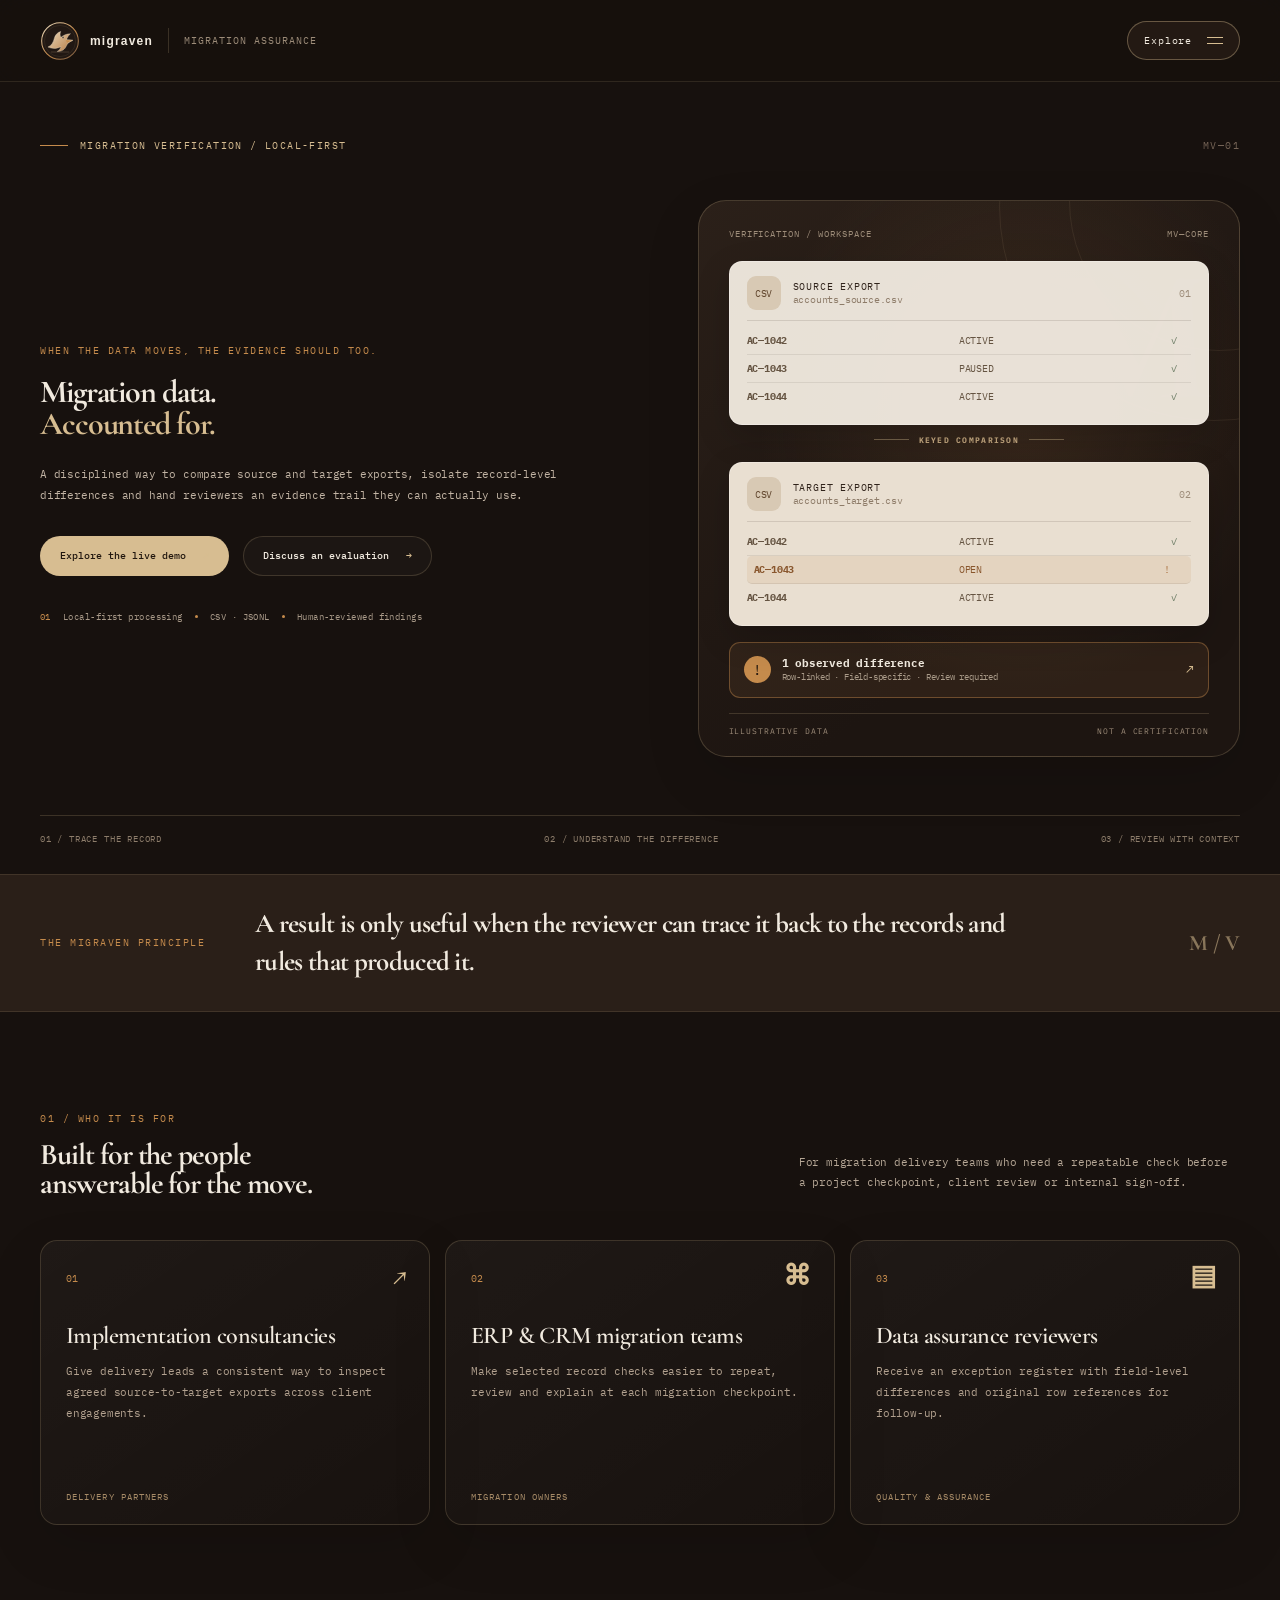
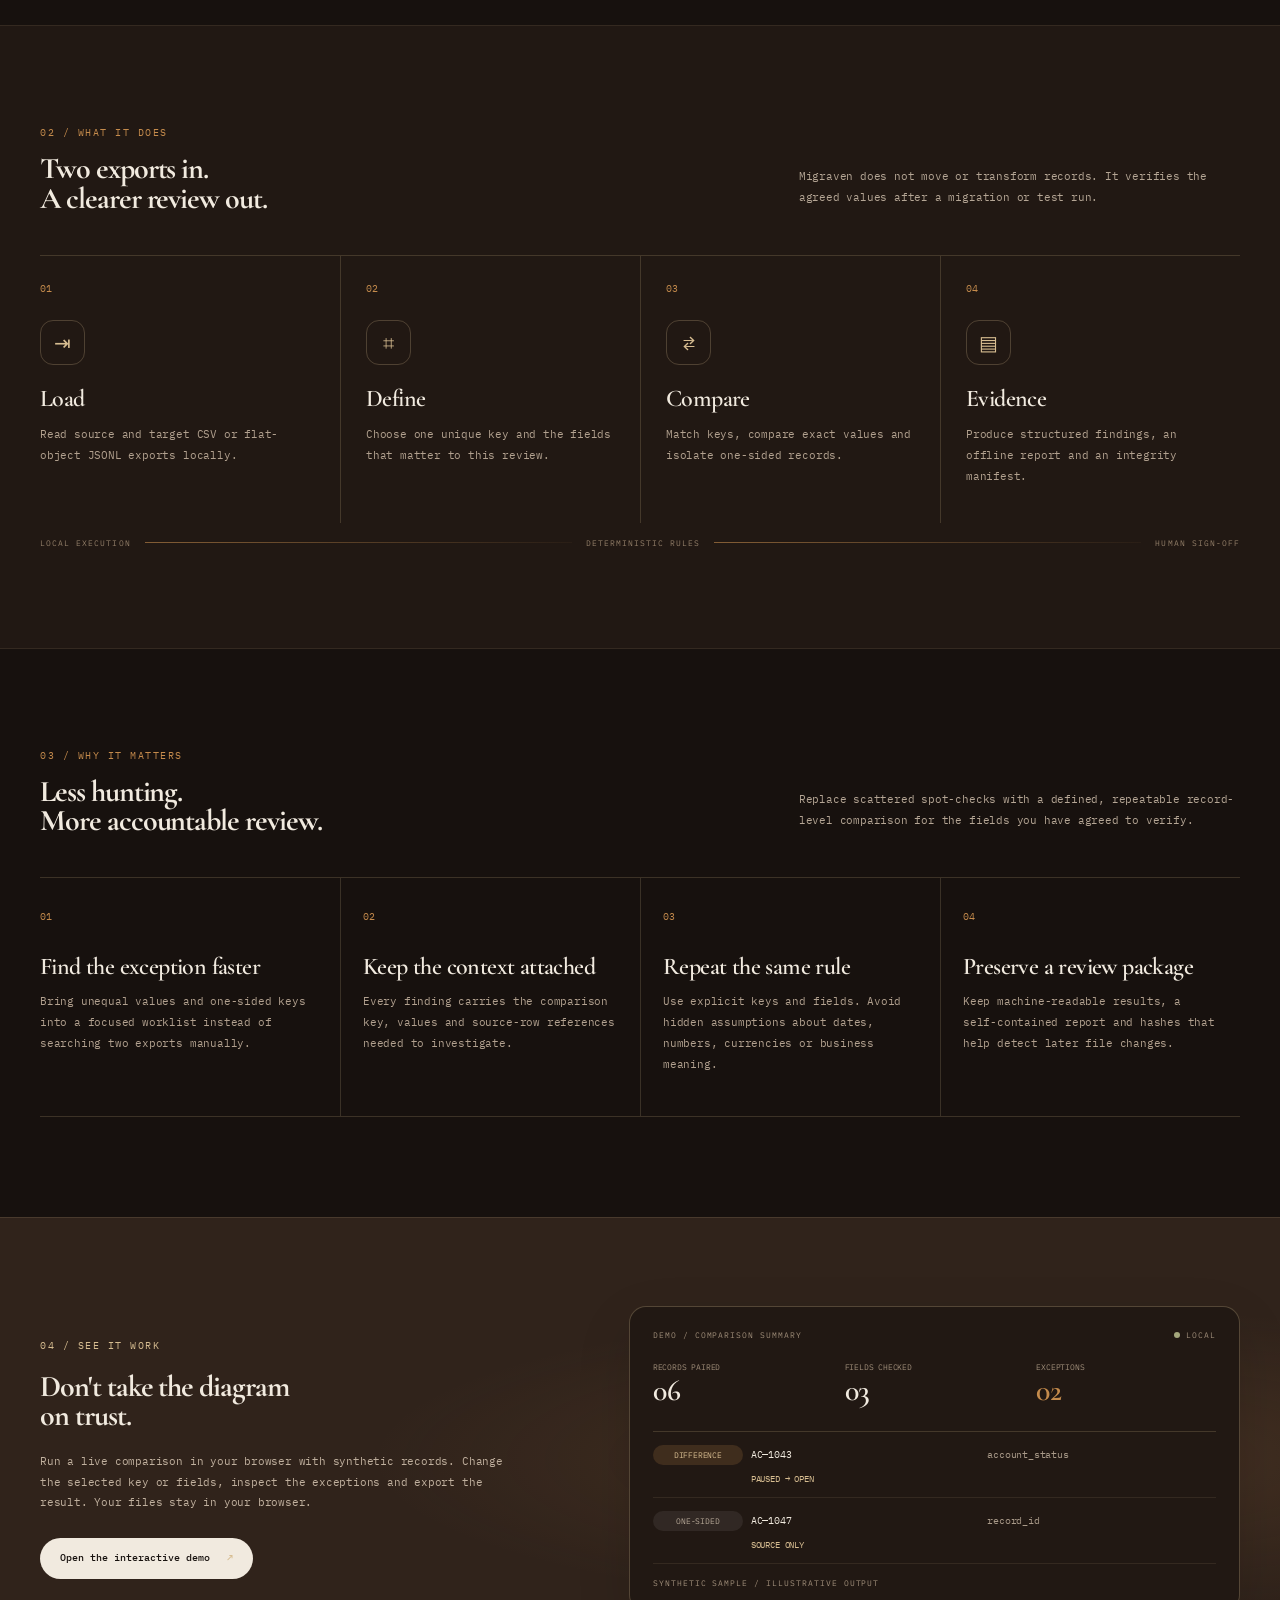
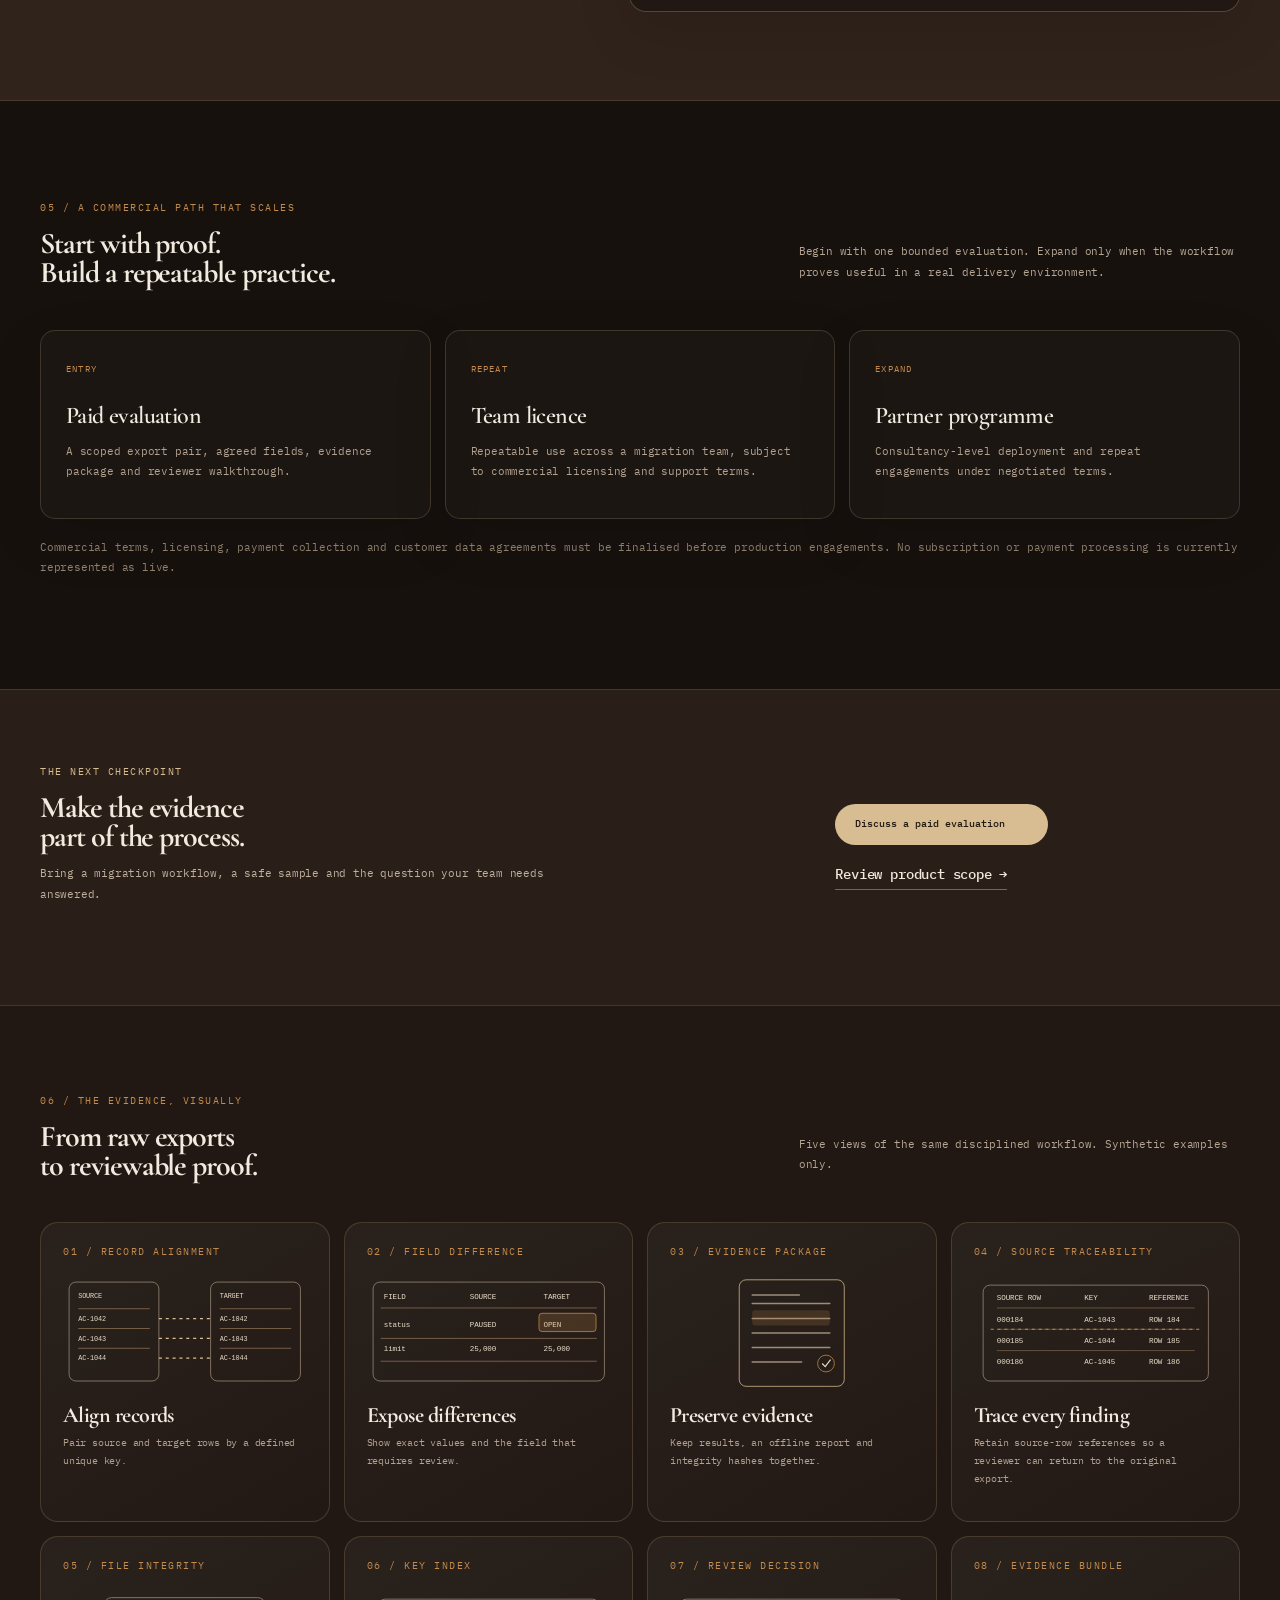
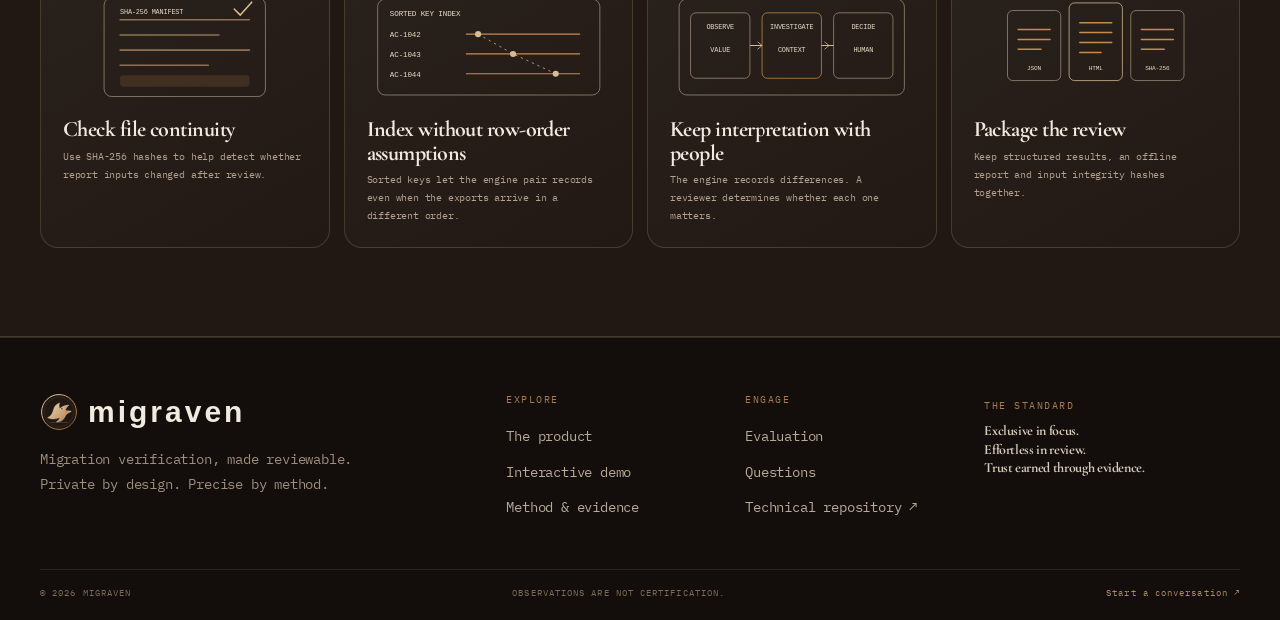
==== commit 31bd565d: "Rebuild clean navigation menu across all pages" ====
--- a/website/index.html
+++ b/website/index.html
@@ -1,6 +1,20 @@
 <!doctype html>
 <html lang="en"><head><meta charset="utf-8"><meta name="viewport" content="width=device-width,initial-scale=1"><meta name="theme-color" content="#17110e"><meta name="description" content="Migraven compares migration source and target exports, identifies row-level differences and creates evidence for human review."><title>Overview — Migraven</title><link rel="icon" href="assets/mark.svg" type="image/svg+xml"><link rel="preconnect" href="https://fonts.googleapis.com"><link rel="preconnect" href="https://fonts.gstatic.com" crossorigin><link href="https://fonts.googleapis.com/css2?family=IBM+Plex+Mono:wght@400;500;600&family=Syncopate:wght@700&family=Cormorant+Garamond:wght@500;600;700&display=swap" rel="stylesheet"><link rel="stylesheet" href="assets/site.css"><script defer src="assets/site.js"></script></head><body>
-<header class="site-header"><a class="brand" href="index.html" aria-label="Migraven home"><img src="assets/mark.svg" alt=""><span class="brand-word">migraven</span><span class="brand-divider"></span><span class="brand-caption">MIGRATION ASSURANCE</span></a><button class="menu-toggle" aria-expanded="false" aria-controls="site-nav" aria-label="Open navigation menu"><span class="menu-toggle-label">Explore</span><span class="menu-toggle-icon" aria-hidden="true"><i></i><i></i></span></button><nav id="site-nav" class="site-nav" aria-label="Main navigation"><div class="menu-topline"><span>INDEX / MIGRAVEN</span><span>SELECT A DESTINATION</span></div><div class="menu-links"><a class="brand" href="index.html" aria-label="Migraven home"><img src="assets/mark.svg" alt=""><span class="brand-word">migraven</span><span class="brand-divider"></span><span class="brand-caption">MIGRATION ASSURANCE</span></a><a aria-current="page" href="index.html">Overview</a><a  href="product.html">Product</a><a  href="demo.html">Live demo</a><a  href="method.html">Method</a><a  href="evaluation.html">Evaluation</a><a  href="faq.html">FAQ</a><a class="button button-primary" href="demo.html">Explore the live demo <span>↗</span></a><a class="button button-quiet" href="evaluation.html">Discuss an evaluation <span>→</span></a><a class="button button-light" href="demo.html">Open the interactive demo <span>↗</span></a><a class="button button-primary" href="evaluation.html">Discuss a paid evaluation <span>↗</span></a><a class="text-link text-link-light" href="product.html">Review product scope →</a><a class="brand footer-brand" href="index.html"><img src="assets/mark.svg" alt=""><span class="brand-word">migraven</span></a><a href="product.html">The product</a><a href="demo.html">Interactive demo</a><a href="method.html">Method & evidence</a><a href="evaluation.html">Evaluation</a><a href="faq.html">Questions</a><a href="https://github.com/DT-09/Migraven">Technical repository ↗</a><a href="evaluation.html">Start a conversation ↗</a></div><div class="menu-bottom"><span>LOCAL-FIRST MIGRATION ASSURANCE</span><a class="nav-cta" href="evaluation.html">Discuss an evaluation <span>↗</span></a></div></nav></header>
+<header class="site-header">
+<a class="brand" href="index.html" aria-label="Migraven home"><img src="assets/mark.svg" alt=""><span class="brand-word">migraven</span><span class="brand-divider"></span><span class="brand-caption">MIGRATION ASSURANCE</span></a>
+<button class="menu-toggle" type="button" aria-expanded="false" aria-controls="site-nav" aria-label="Open navigation menu"><span class="menu-toggle-label">Explore</span><span class="menu-toggle-icon" aria-hidden="true"><i></i><i></i></span></button>
+<nav id="site-nav" class="site-nav" aria-label="Main navigation">
+<div class="menu-topline"><span>THE MIGRAVEN INDEX</span><span>DESTINATIONS / 06</span></div>
+<div class="menu-links">
+<a class="menu-link" href="index.html" data-page="index.html"><span class="menu-link-index">01</span><span class="menu-link-name">Overview</span><span class="menu-link-arrow">↗</span></a>
+<a class="menu-link" href="product.html" data-page="product.html"><span class="menu-link-index">02</span><span class="menu-link-name">Product</span><span class="menu-link-arrow">↗</span></a>
+<a class="menu-link" href="demo.html" data-page="demo.html"><span class="menu-link-index">03</span><span class="menu-link-name">Live demonstration</span><span class="menu-link-arrow">↗</span></a>
+<a class="menu-link" href="method.html" data-page="method.html"><span class="menu-link-index">04</span><span class="menu-link-name">Method & evidence</span><span class="menu-link-arrow">↗</span></a>
+<a class="menu-link" href="evaluation.html" data-page="evaluation.html"><span class="menu-link-index">05</span><span class="menu-link-name">Evaluation</span><span class="menu-link-arrow">↗</span></a>
+<a class="menu-link" href="faq.html" data-page="faq.html"><span class="menu-link-index">06</span><span class="menu-link-name">Questions</span><span class="menu-link-arrow">↗</span></a>
+</div>
+<div class="menu-bottom"><div class="menu-bottom-copy"><span>FOR MIGRATION DELIVERY TEAMS</span><strong>Make the evidence reviewable.</strong></div><a class="menu-cta" href="evaluation.html">Discuss an evaluation <span>→</span></a></div>
+</nav></header>
 <main>
 <section class="hero wrap"><div class="hero-kicker"><span class="kicker-line"></span> MIGRATION VERIFICATION / LOCAL-FIRST <span class="kicker-index">MV—01</span></div><div class="hero-grid"><div class="hero-copy"><p class="eyebrow">WHEN THE DATA MOVES, THE EVIDENCE SHOULD TOO.</p><h1>Migration data.<br><span>Accounted for.</span></h1><p class="hero-lede">A disciplined way to compare source and target exports, isolate record-level differences and hand reviewers an evidence trail they can actually use.</p><div class="hero-actions"><a class="button button-primary" href="demo.html">Explore the live demo <span>↗</span></a><a class="button button-quiet" href="evaluation.html">Discuss an evaluation <span>→</span></a></div><div class="hero-trust"><span class="trust-mark">01</span><span>Local-first processing</span><i></i><span>CSV · JSONL</span><i></i><span>Human-reviewed findings</span></div></div>
 <div class="hero-visual" aria-label="Illustration of a source and target migration export comparison"><div class="visual-orbit orbit-one"></div><div class="visual-orbit orbit-two"></div><div class="visual-head"><span>VERIFICATION / WORKSPACE</span><span>MV—CORE</span></div><div class="flow-card source-card"><div class="flow-card-top"><span class="file-glyph">CSV</span><div><b>SOURCE EXPORT</b><small>accounts_source.csv</small></div><span class="tiny-state">01</span></div><div class="data-lines"><div><b>AC—1042</b><span>ACTIVE</span><em>✓</em></div><div><b>AC—1043</b><span>PAUSED</span><em>✓</em></div><div><b>AC—1044</b><span>ACTIVE</span><em>✓</em></div></div></div><div class="flow-bridge"><span></span><b>KEYED COMPARISON</b><span></span></div><div class="flow-card target-card"><div class="flow-card-top"><span class="file-glyph">CSV</span><div><b>TARGET EXPORT</b><small>accounts_target.csv</small></div><span class="tiny-state">02</span></div><div class="data-lines"><div><b>AC—1042</b><span>ACTIVE</span><em>✓</em></div><div class="data-alert"><b>AC—1043</b><span>OPEN</span><em>!</em></div><div><b>AC—1044</b><span>ACTIVE</span><em>✓</em></div></div></div><div class="visual-result"><span class="result-icon">!</span><div><b>1 observed difference</b><small>Row-linked · Field-specific · Review required</small></div><span class="result-arrow">↗</span></div><div class="visual-foot"><span>ILLUSTRATIVE DATA</span><span>NOT A CERTIFICATION</span></div><div class="raven-watermark">M</div></div></div><div class="hero-bottomline"><span>01 / TRACE THE RECORD</span><span>02 / UNDERSTAND THE DIFFERENCE</span><span>03 / REVIEW WITH CONTEXT</span></div></section>
--- a/website/assets/site.css
+++ b/website/assets/site.css
@@ -104,3 +104,51 @@
  .footer-brand .brand-word{font-size:24px}
 }
 @media(prefers-reduced-motion:reduce){.visual-illustration,.visual-illustration svg,.hero-visual,.mini-report,.flow-card{transition:none!important}}
+
+
+/* MIGRAVEN / EDITORIAL SYSTEM — November 2026 */
+:root{--sans:'IBM Plex Mono',monospace;--mono:'IBM Plex Mono',monospace;--display:'Syncopate',sans-serif;--serif:'Cormorant Garamond',Georgia,serif}
+body{font-family:'IBM Plex Mono',monospace;font-size:13px;line-height:1.85;letter-spacing:-.015em}
+p,li,label,input,textarea,select,button,.site-nav a,.footer-column a,.button,.hero-trust,.eyebrow,.footer-label,.footer-bottom,.hero-kicker,.workflow-rail,.audience-tag,.card-index,.format-meta,.spec-list span,.spec-list em,.status-tag,.evaluation-card-top,.evaluation-card-bottom,.workspace-label,.result-footnote{font-family:'IBM Plex Mono',monospace}
+h1,h2,h3,h4,h5,h6,.statement-inner p,.footer-note p,.audience-symbol,.spec-list b,.integrity-card h3,.faq-section summary{font-family:'Cormorant Garamond',Georgia,serif;font-weight:700;letter-spacing:-.025em}
+.hero-copy h1,.page-hero h1,.section-head h2,.demo-teaser h2,.closing-inner h2,.command-section h2,.dark-section h2,.request-panel h2,.faq-section h2{font-family:'Cormorant Garamond',Georgia,serif;font-weight:700;letter-spacing:-.035em;line-height:.98}
+.brand-word{font-family:'Syncopate',sans-serif;font-weight:700;font-size:12px;letter-spacing:.1em}
+.raven-watermark,.statement-seal{font-family:'Cormorant Garamond',Georgia,serif}
+.demo-teaser h2,.closing-inner h2{font-family:'Cormorant Garamond',Georgia,serif}
+.site-header{height:82px;isolation:isolate}
+.menu-toggle{display:flex;align-items:center;gap:15px;padding:12px 16px;border:1px solid rgba(215,189,145,.38);border-radius:999px;background:rgba(48,35,27,.52);color:var(--ivory);font:10px 'IBM Plex Mono',monospace;letter-spacing:.08em;cursor:pointer;transition:background .25s,border-color .25s}
+.menu-toggle:hover{background:rgba(197,139,76,.15);border-color:var(--champagne)}
+.menu-toggle-icon{display:grid;gap:5px;width:16px}
+.menu-toggle-icon i{display:block;height:1px;background:var(--champagne);transition:transform .25s}
+.menu-toggle[aria-expanded=true] .menu-toggle-icon i:first-child{transform:translateY(3px) rotate(45deg)}
+.menu-toggle[aria-expanded=true] .menu-toggle-icon i:last-child{transform:translateY(-3px) rotate(-45deg)}
+.site-nav{position:absolute;right:max(28px,calc((100vw - 1200px)/2));top:calc(100% + 10px);width:min(440px,calc(100vw - 36px));display:none;align-items:stretch;gap:0;padding:22px;border:1px solid rgba(215,189,145,.28);border-radius:18px;background:rgba(28,20,15,.97);box-shadow:0 24px 70px rgba(0,0,0,.45);backdrop-filter:blur(24px);color:var(--ivory)}
+.site-nav.open{display:grid;animation:menuIn .22s ease both}
+.menu-topline,.menu-bottom{display:flex;justify-content:space-between;align-items:center;gap:15px;color:#927e68;font:8px 'IBM Plex Mono',monospace;letter-spacing:.13em}
+.menu-topline{padding:2px 2px 17px;border-bottom:1px solid var(--line)}
+.menu-links{display:grid;grid-template-columns:1fr 1fr;gap:0 18px;padding:8px 0}
+.menu-links a{padding:13px 3px;border-bottom:1px solid rgba(215,189,145,.1);font:600 21px/1.1 'Cormorant Garamond',Georgia,serif;color:#e9dfd2}
+.menu-links a:hover,.menu-links a[aria-current=page]{color:var(--champagne);transform:translateX(3px)}
+.menu-links a[aria-current=page]{text-decoration:none}
+.menu-bottom{padding-top:16px;border-top:1px solid var(--line);flex-wrap:wrap}
+.menu-bottom .nav-cta{font:9px 'IBM Plex Mono',monospace;padding:10px 13px}
+@keyframes menuIn{from{opacity:0;transform:translateY(-7px) scale(.985)}to{opacity:1;transform:translateY(0) scale(1)}}
+.illustration-grid{grid-template-columns:repeat(4,minmax(0,1fr));gap:14px}
+.illustration-card{position:relative;overflow:hidden;min-width:0;background:linear-gradient(150deg,rgba(255,255,255,.045),rgba(255,255,255,.008));transition:transform .35s,border-color .35s,background .35s}
+.illustration-card:hover{transform:translateY(-7px);border-color:rgba(215,189,145,.55);background:linear-gradient(150deg,rgba(197,139,76,.13),rgba(255,255,255,.015))}
+.illustration-card svg{width:100%;height:auto;display:block;margin:18px 0 13px;overflow:visible}
+.illustration-card .trace-line{stroke-dasharray:4 5;animation:traceFlow 2.6s linear infinite}
+@keyframes traceFlow{to{stroke-dashoffset:-36}}
+.illustration-card h3{font:700 22px/1.05 'Cormorant Garamond',Georgia,serif}
+.illustration-card p{font:10px/1.8 'IBM Plex Mono',monospace}
+.hero-visual,.mini-report,.evaluation-card,.request-panel,.command-card,.integrity-card,.audience-card,.format-card,.deliverable-grid article,.status-grid article,.commercial-grid article{box-shadow:0 20px 55px rgba(0,0,0,.12)}
+.hero-visual{border-radius:28px}
+.button,.nav-cta{font-family:'IBM Plex Mono',monospace}
+.button{letter-spacing:0;font-size:10px}
+.hero-lede,.section-head>p,.page-hero>p,.demo-teaser p,.closing-inner p,.audience-card p,.workflow-step p,.benefit-grid p,.commercial-grid p,.format-card p,.deliverable-grid p,.method-steps p,.status-grid p,.evaluation-steps p,.request-panel>div>p,.faq-section details p{font-family:'IBM Plex Mono',monospace;font-size:11px;line-height:1.9}
+.footer-brand .brand-word{font-family:'Syncopate',sans-serif}
+.reveal{opacity:0;transform:translateY(16px);transition:opacity .65s ease,transform .65s ease}
+.reveal.is-visible{opacity:1;transform:translateY(0)}
+@media(max-width:900px){.illustration-grid{grid-template-columns:repeat(2,minmax(0,1fr))}.site-nav{right:18px}}
+@media(max-width:620px){.site-header{height:70px;padding-inline:18px}.brand-caption,.brand-divider{display:none}.brand img{width:30px;height:30px}.menu-toggle{padding:10px 13px}.site-nav{right:12px;top:calc(100% + 8px);padding:18px}.menu-links{grid-template-columns:1fr 1fr}.menu-links a{font-size:19px}.menu-bottom{align-items:flex-start;flex-direction:column}.illustration-grid{grid-template-columns:1fr}.hero-copy h1,.page-hero h1{font-size:clamp(43px,13vw,62px)}.section-head h2{font-size:42px}}
+@media(prefers-reduced-motion:reduce){*,*::before,*::after{scroll-behavior:auto!important;animation-duration:.01ms!important;animation-iteration-count:1!important;transition-duration:.01ms!important}.reveal{opacity:1;transform:none}}
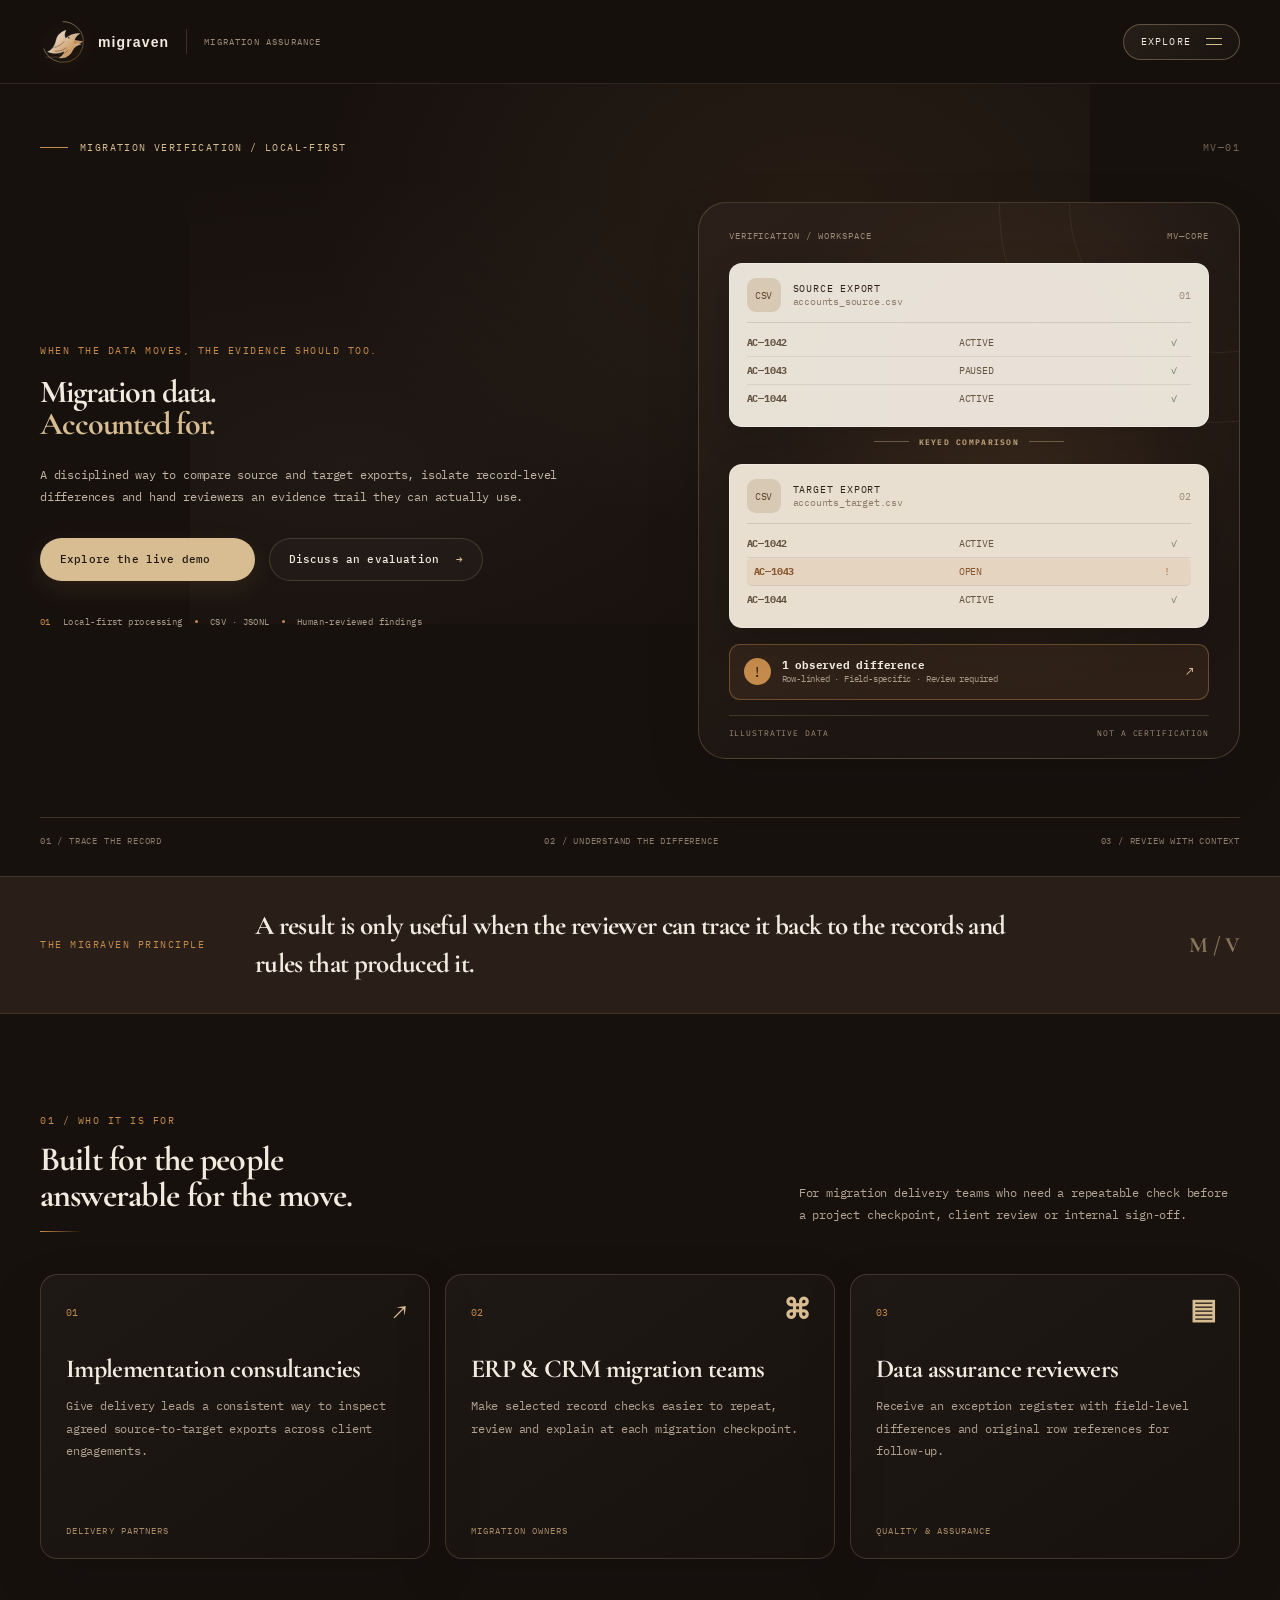
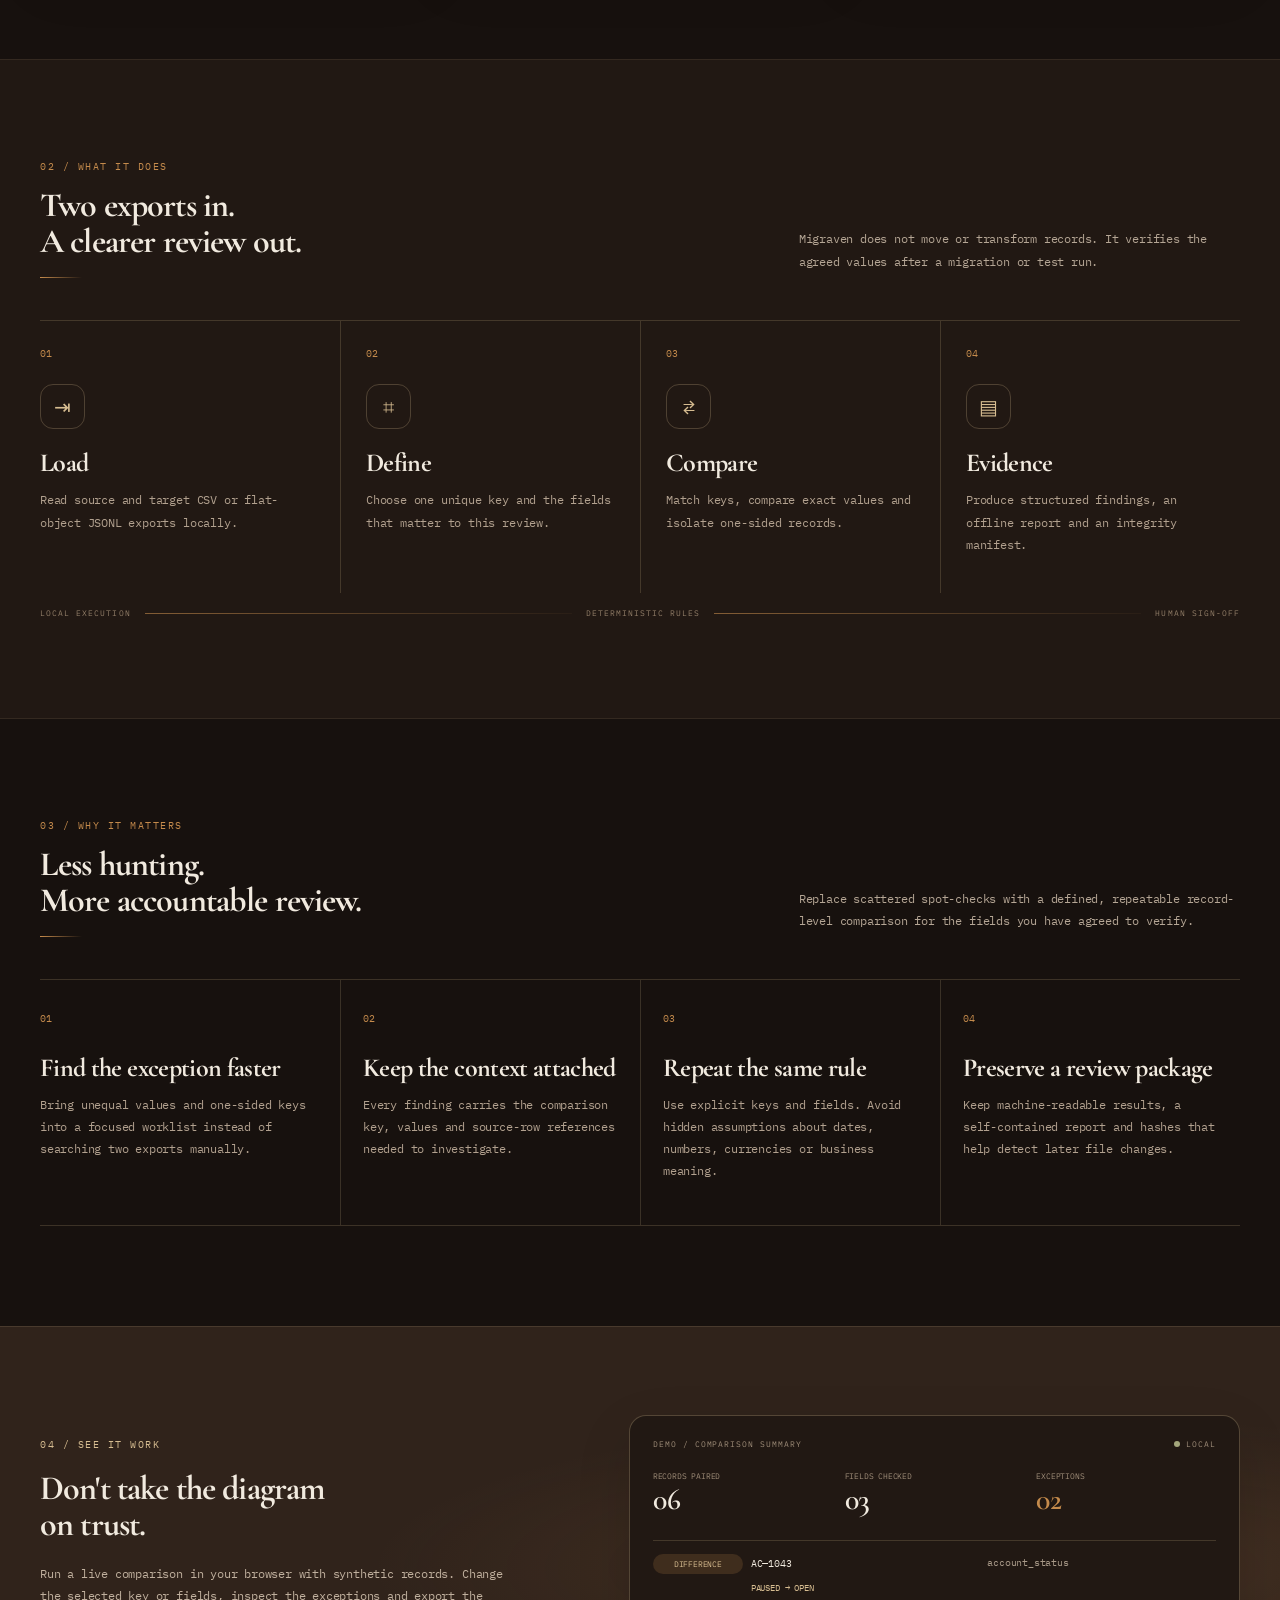
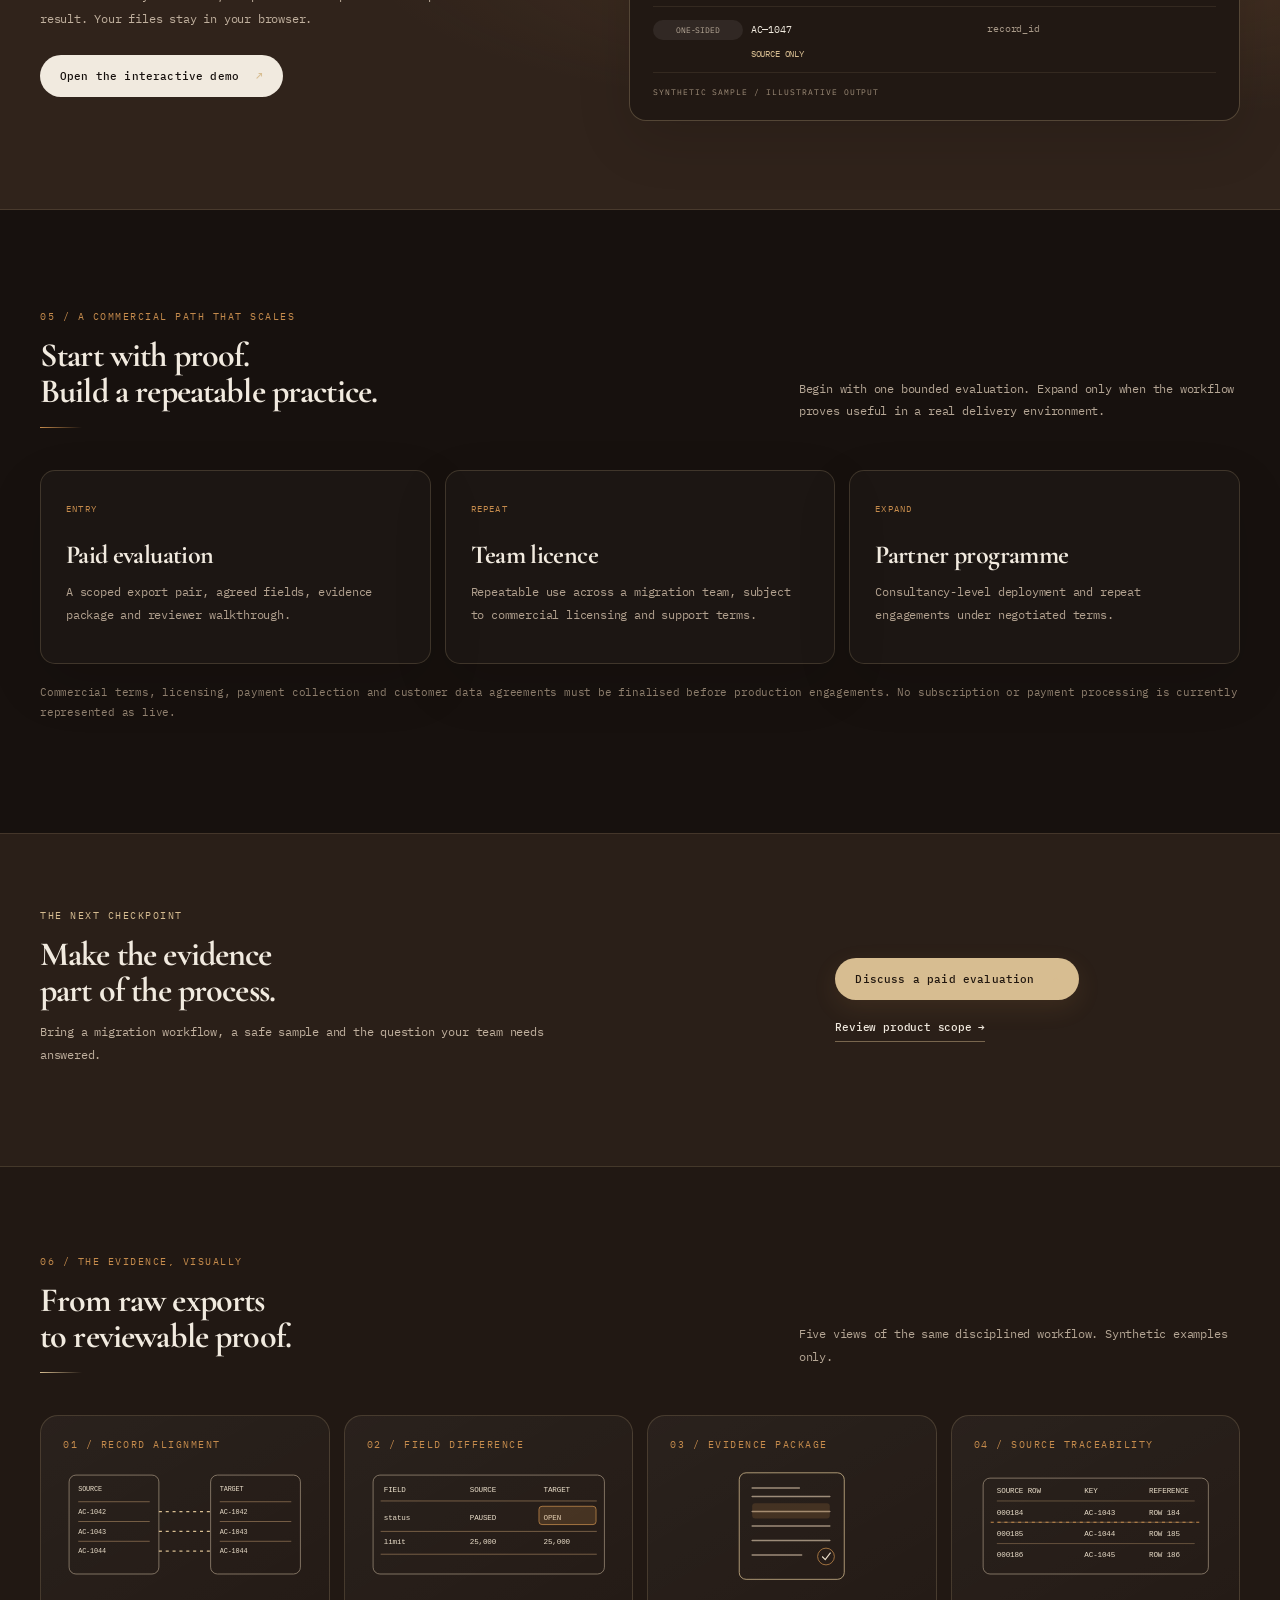
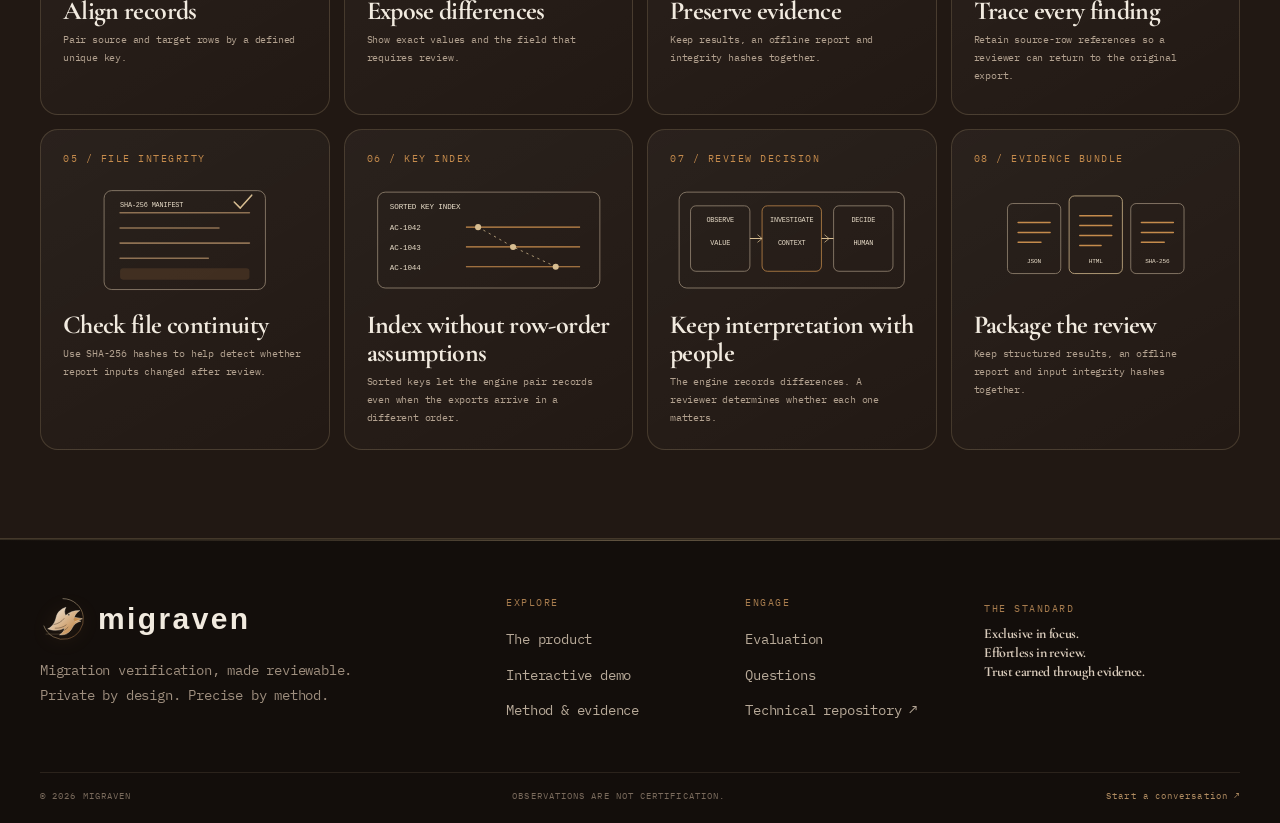
==== commit bb807cb6: "Mark active destination in Migraven menu" ====
--- a/website/index.html
+++ b/website/index.html
@@ -6,7 +6,7 @@
 <nav id="site-nav" class="site-nav" aria-label="Main navigation">
 <div class="menu-topline"><span>THE MIGRAVEN INDEX</span><span>DESTINATIONS / 06</span></div>
 <div class="menu-links">
-<a class="menu-link" href="index.html" data-page="index.html"><span class="menu-link-index">01</span><span class="menu-link-name">Overview</span><span class="menu-link-arrow">↗</span></a>
+<a class="menu-link" href="index.html" data-page="index.html" aria-current="page"><span class="menu-link-index">01</span><span class="menu-link-name">Overview</span><span class="menu-link-arrow">↗</span></a>
 <a class="menu-link" href="product.html" data-page="product.html"><span class="menu-link-index">02</span><span class="menu-link-name">Product</span><span class="menu-link-arrow">↗</span></a>
 <a class="menu-link" href="demo.html" data-page="demo.html"><span class="menu-link-index">03</span><span class="menu-link-name">Live demonstration</span><span class="menu-link-arrow">↗</span></a>
 <a class="menu-link" href="method.html" data-page="method.html"><span class="menu-link-index">04</span><span class="menu-link-name">Method & evidence</span><span class="menu-link-arrow">↗</span></a>
--- a/website/assets/site.css
+++ b/website/assets/site.css
@@ -152,3 +152,83 @@
 @media(max-width:900px){.illustration-grid{grid-template-columns:repeat(2,minmax(0,1fr))}.site-nav{right:18px}}
 @media(max-width:620px){.site-header{height:70px;padding-inline:18px}.brand-caption,.brand-divider{display:none}.brand img{width:30px;height:30px}.menu-toggle{padding:10px 13px}.site-nav{right:12px;top:calc(100% + 8px);padding:18px}.menu-links{grid-template-columns:1fr 1fr}.menu-links a{font-size:19px}.menu-bottom{align-items:flex-start;flex-direction:column}.illustration-grid{grid-template-columns:1fr}.hero-copy h1,.page-hero h1{font-size:clamp(43px,13vw,62px)}.section-head h2{font-size:42px}}
 @media(prefers-reduced-motion:reduce){*,*::before,*::after{scroll-behavior:auto!important;animation-duration:.01ms!important;animation-iteration-count:1!important;transition-duration:.01ms!important}.reveal{opacity:1;transform:none}}
+
+
+/* Migraven refinement — clean navigation, refined raven mark, clearer hierarchy */
+:root{--display:'Syncopate',sans-serif;--serif:'Cormorant Garamond',Georgia,serif;--mono:'IBM Plex Mono',monospace}
+body{font-family:var(--mono);font-size:13px;line-height:1.82}
+.brand{gap:12px}
+.brand img{width:46px;height:46px;filter:drop-shadow(0 3px 10px rgba(197,139,76,.12))}
+.brand-word{font-family:'Syncopate',sans-serif;font-size:14px;font-weight:700;letter-spacing:.08em}
+.brand-caption{font:9px/1.3 var(--mono);letter-spacing:.13em}
+.site-header{height:84px;padding-inline:max(28px,calc((100vw - 1200px)/2));}
+.menu-toggle{display:inline-flex;align-items:center;justify-content:center;gap:15px;min-width:112px;padding:12px 17px;border:1px solid rgba(215,189,145,.34);border-radius:999px;background:linear-gradient(135deg,rgba(215,189,145,.09),rgba(255,255,255,.015));color:var(--ivory);font:10px/1 var(--mono);letter-spacing:.12em;text-transform:uppercase;cursor:pointer;transition:background .25s,border-color .25s,transform .25s}
+.menu-toggle:hover,.menu-toggle[aria-expanded=true]{transform:translateY(-1px);background:rgba(197,139,76,.15);border-color:rgba(215,189,145,.7)}
+.menu-toggle-icon{display:grid;gap:5px;width:16px}
+.menu-toggle-icon i{display:block;width:16px;height:1px;background:var(--champagne);transition:transform .25s,opacity .2s}
+.menu-toggle[aria-expanded=true] .menu-toggle-icon i:first-child{transform:translateY(3px) rotate(45deg)}
+.menu-toggle[aria-expanded=true] .menu-toggle-icon i:last-child{transform:translateY(-3px) rotate(-45deg)}
+.site-nav{position:absolute;top:calc(100% + 12px);right:max(28px,calc((100vw - 1200px)/2));width:min(540px,calc(100vw - 36px));display:none;align-items:stretch;gap:0;padding:24px;border:1px solid rgba(215,189,145,.27);border-radius:20px;background:linear-gradient(145deg,rgba(42,30,22,.985),rgba(22,16,12,.985));box-shadow:0 30px 90px rgba(0,0,0,.52),inset 0 1px rgba(255,255,255,.035);backdrop-filter:blur(26px) saturate(135%);color:var(--ivory)}
+.site-nav.open{display:grid;animation:menuReveal .24s cubic-bezier(.2,.7,.2,1) both}
+.menu-topline{display:flex;justify-content:space-between;gap:15px;padding:1px 1px 17px;border-bottom:1px solid var(--line);color:#a48e74;font:8px/1.4 var(--mono);letter-spacing:.16em}
+.menu-links{display:grid;grid-template-columns:1fr 1fr;gap:0 22px;padding:12px 0 18px}
+.menu-link{display:grid;grid-template-columns:25px 1fr 15px;align-items:center;gap:9px;min-height:58px;padding:10px 4px!important;border-bottom:1px solid rgba(215,189,145,.11);color:#e9dfd2;text-decoration:none!important;transition:color .2s,transform .2s,border-color .2s}
+.menu-link:hover,.menu-link[aria-current=page]{color:var(--champagne);transform:translateX(3px);border-bottom-color:rgba(215,189,145,.35)}
+.menu-link-index{color:#9a7955;font:9px var(--mono);letter-spacing:.08em}
+.menu-link-name{font:700 21px/1.02 var(--serif);letter-spacing:-.015em}
+.menu-link-arrow{justify-self:end;color:#947b60;font:11px var(--mono);transition:transform .2s,color .2s}
+.menu-link:hover .menu-link-arrow{transform:translate(2px,-2px);color:var(--champagne)}
+.menu-bottom{display:flex;justify-content:space-between;align-items:center;gap:18px;padding-top:18px;border-top:1px solid var(--line)}
+.menu-bottom-copy{display:grid;gap:6px}
+.menu-bottom-copy span{color:#9a7955;font:8px var(--mono);letter-spacing:.13em}
+.menu-bottom-copy strong{font:700 20px/1 var(--serif);color:var(--ivory)}
+.menu-cta{display:inline-flex;align-items:center;gap:12px;padding:12px 15px;border:1px solid rgba(215,189,145,.48);border-radius:999px;color:var(--ivory);font:9px var(--mono);white-space:nowrap;transition:background .2s,border-color .2s}
+.menu-cta span{color:var(--champagne)}
+.menu-cta:hover{background:rgba(215,189,145,.1);border-color:var(--champagne)}
+@keyframes menuReveal{from{opacity:0;transform:translateY(-8px) scale(.985)}to{opacity:1;transform:translateY(0) scale(1)}}
+.section-head h2,.demo-teaser h2,.closing-inner h2,.page-hero h2,.dark-section h2{font-family:var(--serif);font-weight:700;font-size:34px;line-height:1.06;letter-spacing:-.025em}
+.command-section h2,.request-panel h2,.faq-section h2{font-family:var(--serif);font-weight:700;font-size:34px;line-height:1.06}
+.audience-card h3,.workflow-step h3,.benefit-grid h3,.commercial-grid h3,.format-card h3,.deliverable-grid h3,.method-steps h3,.status-grid h3,.evaluation-steps h3,.illustration-card h3{font-family:var(--serif);font-weight:700;font-size:26px;line-height:1.08}
+.faq-section summary{font-family:var(--serif);font-weight:700;font-size:19px}
+.body,.hero-lede,.page-hero>p,.section-head>p,.demo-teaser p,.closing-inner p,.audience-card p,.workflow-step p,.benefit-grid p,.commercial-grid p,.format-card p,.deliverable-grid p,.method-steps p,.status-grid p,.evaluation-steps p,.request-panel>div>p,.faq-section details p{font-family:var(--mono);font-size:12px;line-height:1.85}
+.button{font:500 11px/1.3 var(--mono);letter-spacing:.015em}
+.text-link{font:500 11px/1.4 var(--mono)}
+.footer-brand .brand-word{font-family:'Syncopate',sans-serif}
+.statement-seal,.raven-watermark{font-family:var(--serif)}
+@media(max-width:900px){.site-header{padding-inline:22px}.brand img{width:42px;height:42px}.site-nav{right:22px}}
+@media(max-width:760px){
+ .site-header{height:74px;padding-inline:18px}
+ .brand img{width:36px;height:36px}
+ .brand-word{font-size:12px}
+ .brand-caption,.brand-divider{display:none}
+ .menu-toggle{min-width:98px;padding:11px 13px}
+ .site-nav{top:calc(100% + 8px);right:12px;width:min(500px,calc(100vw - 24px));padding:18px}
+ .menu-links{gap:0 14px}
+ .menu-link{min-height:54px}
+ .menu-link-name{font-size:19px}
+ .menu-bottom{align-items:flex-start;flex-direction:column}
+ .menu-cta{width:100%;justify-content:space-between}
+ .section-head h2,.demo-teaser h2,.closing-inner h2,.page-hero h2,.dark-section h2,.command-section h2,.request-panel h2,.faq-section h2{font-size:31px}
+ .audience-card h3,.workflow-step h3,.benefit-grid h3,.commercial-grid h3,.format-card h3,.deliverable-grid h3,.method-steps h3,.status-grid h3,.evaluation-steps h3,.illustration-card h3{font-size:24px}
+}
+@media(max-width:420px){.menu-links{grid-template-columns:1fr}.menu-link{min-height:48px}.menu-link-name{font-size:20px}.menu-topline{font-size:7px}}
+@media(prefers-reduced-motion:reduce){.site-nav.open{animation:none}.menu-toggle,.menu-link,.menu-cta{transition:none}}
+
+
+/* Final brand rule: Syncopate belongs to the Migraven wordmark only */
+:root{--display:var(--serif)}
+.brand-word,.footer-brand .brand-word{font-family:'Syncopate',sans-serif}
+.menu-link[aria-current=page] .menu-link-index{color:var(--champagne)}
+.menu-link[aria-current=page] .menu-link-name{color:var(--champagne)}
+.hero{position:relative}
+.hero:before{content:"";position:absolute;z-index:-1;left:50%;top:0;width:min(900px,95vw);height:540px;transform:translateX(-50%);pointer-events:none;background:radial-gradient(ellipse at 70% 22%,rgba(197,139,76,.09),transparent 57%),radial-gradient(ellipse at 18% 70%,rgba(215,189,145,.045),transparent 55%)}
+.section-head{position:relative}
+.section-head>div{position:relative}
+.section-head>div:after{content:"";display:block;width:42px;height:1px;margin-top:17px;background:linear-gradient(90deg,var(--amber),transparent)}
+.section-head h2{max-width:720px}
+.illustration-section .section-head>div:after{background:linear-gradient(90deg,var(--champagne),transparent)}
+.button-primary{box-shadow:0 8px 24px rgba(197,139,76,.12)}
+.button-primary:hover{box-shadow:0 12px 30px rgba(197,139,76,.2)}
+.site-footer{position:relative}
+.site-footer:before{content:"";display:block;height:1px;background:linear-gradient(90deg,transparent,rgba(215,189,145,.4),transparent)}
+@media(max-width:760px){.hero:before{height:430px}.section-head>div:after{margin-top:12px}}
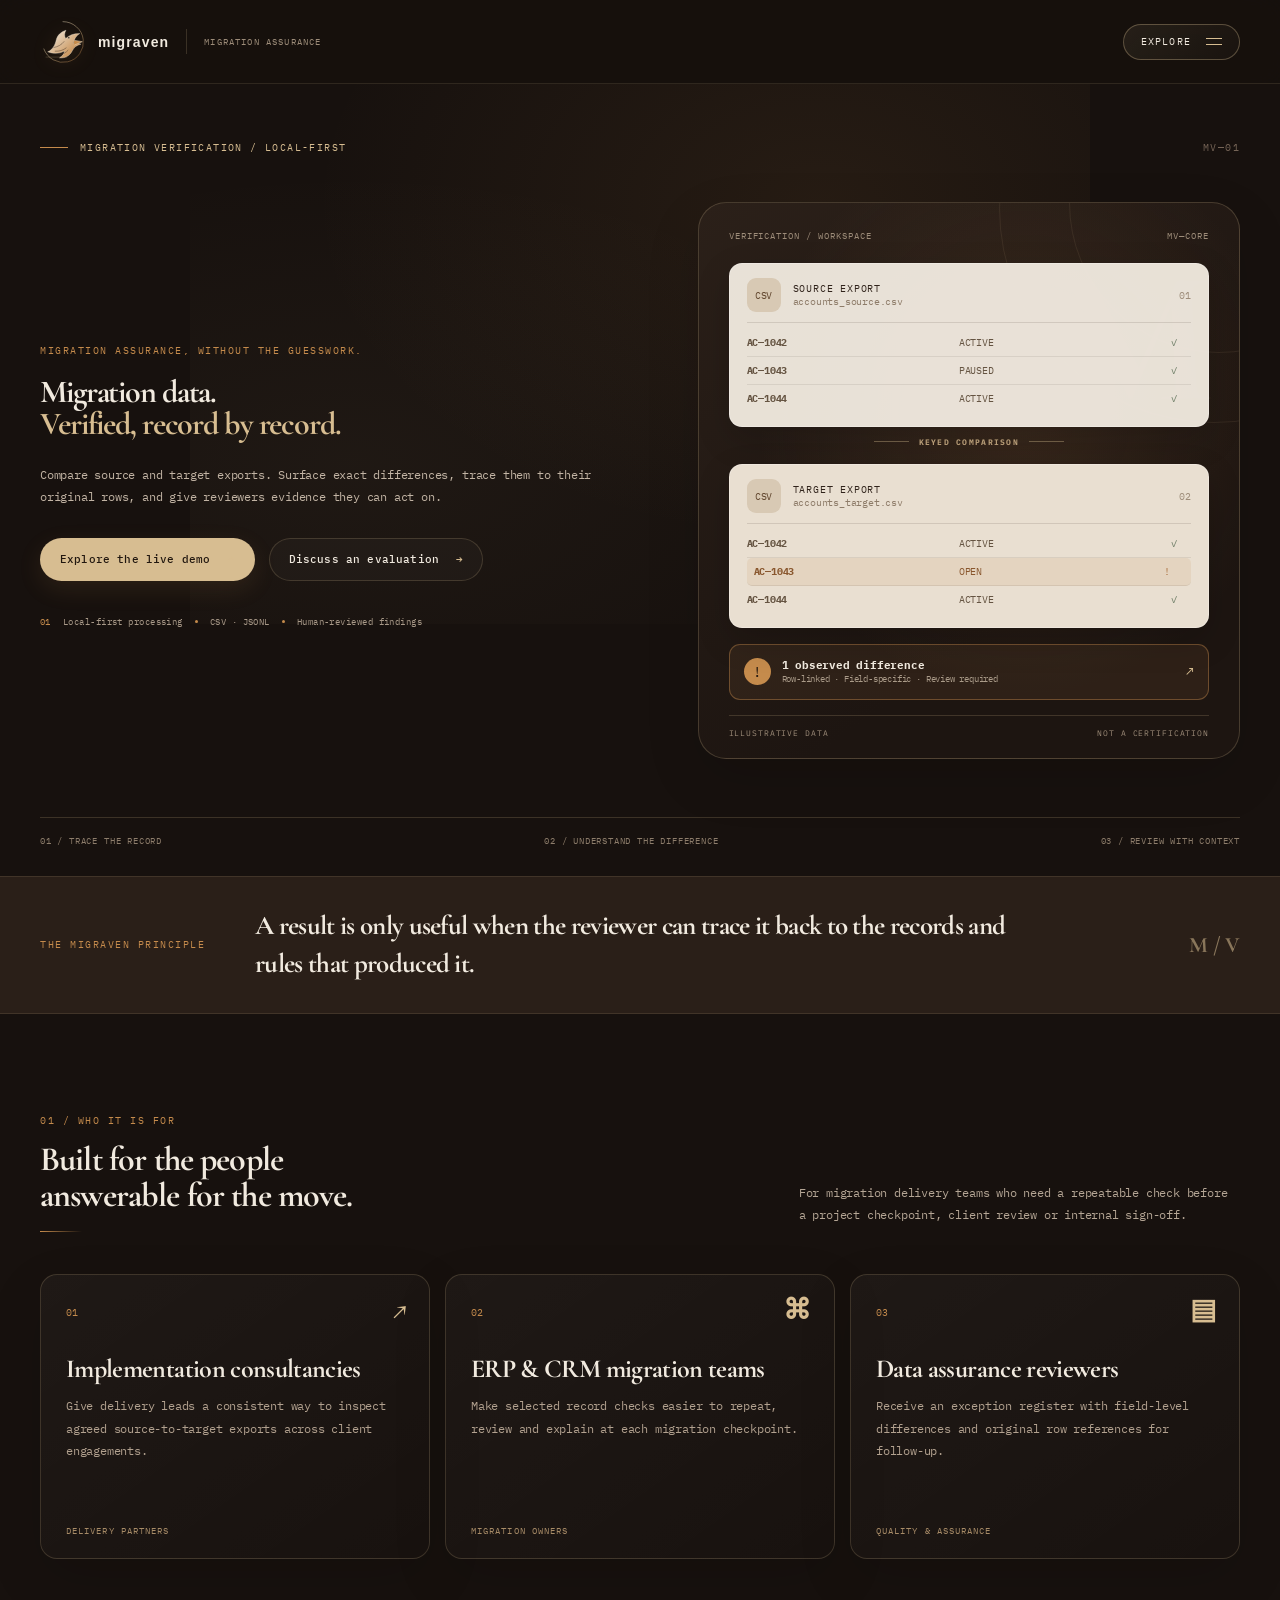
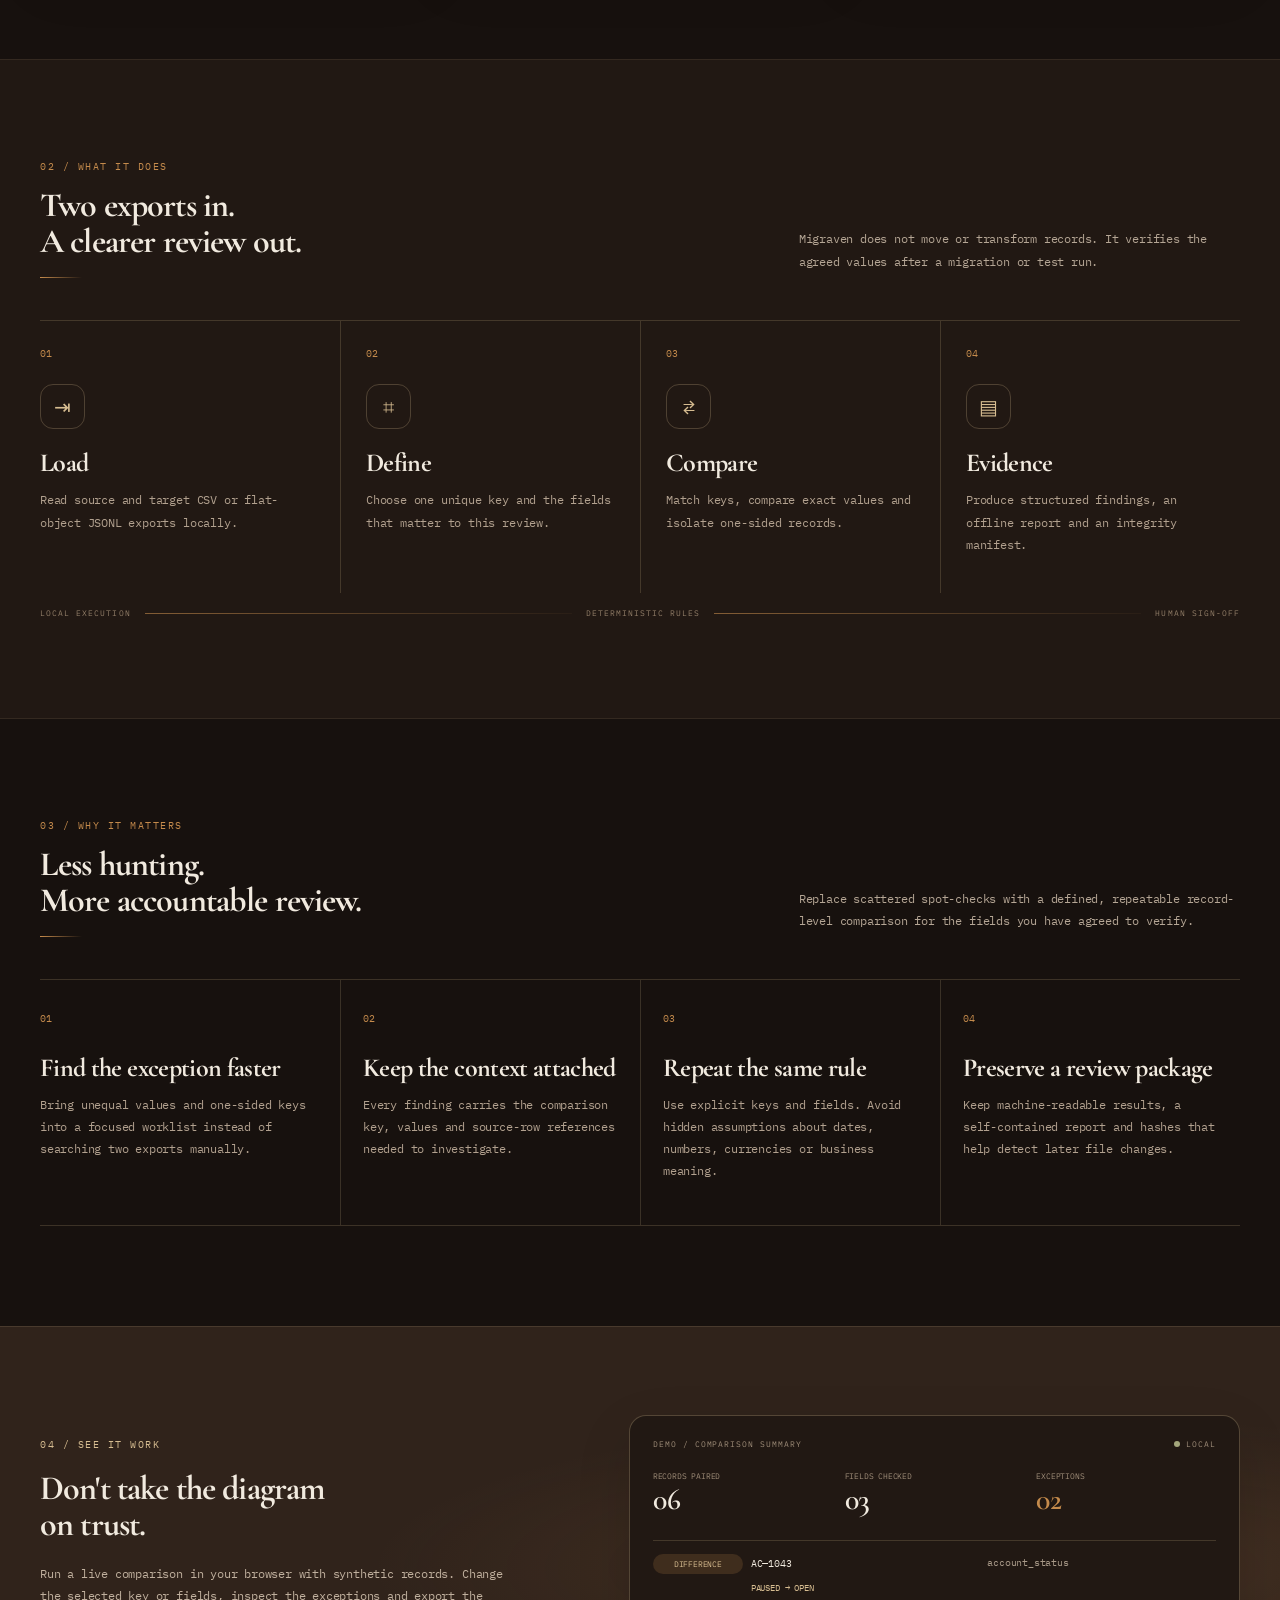
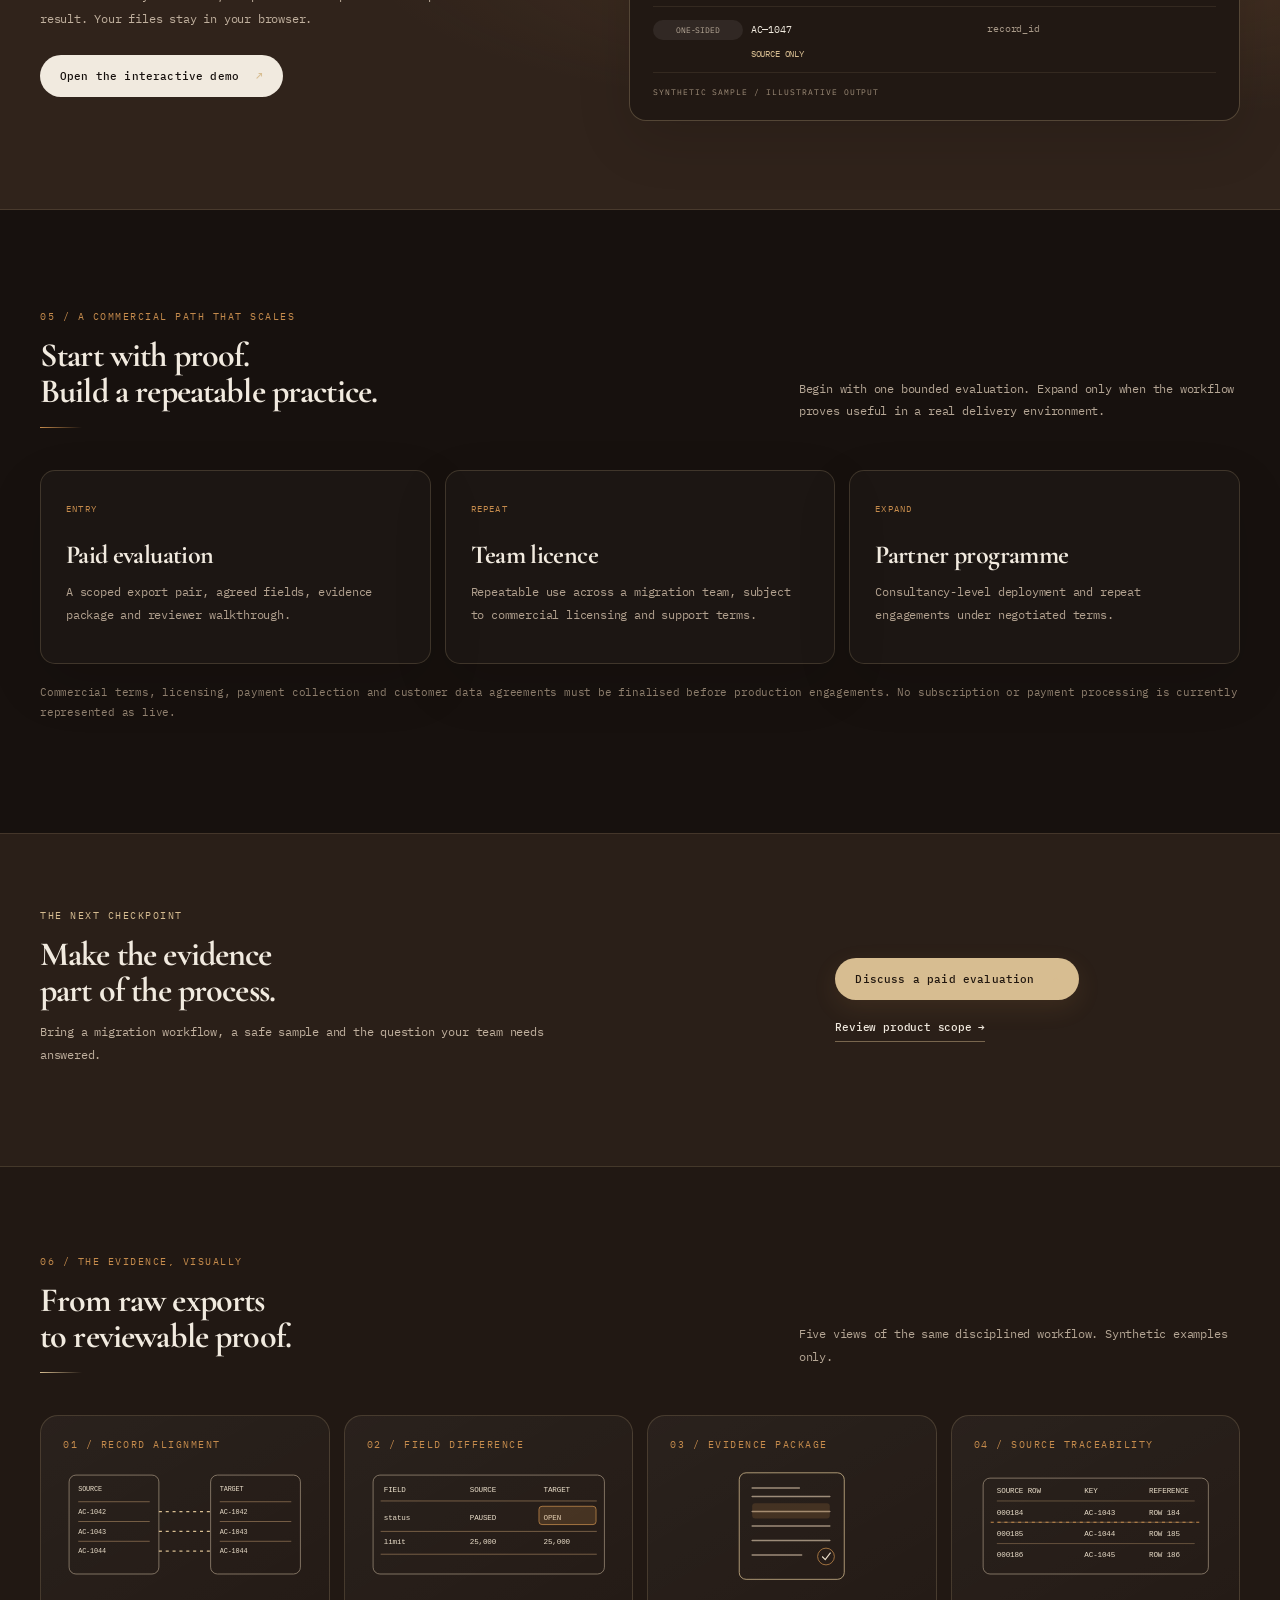
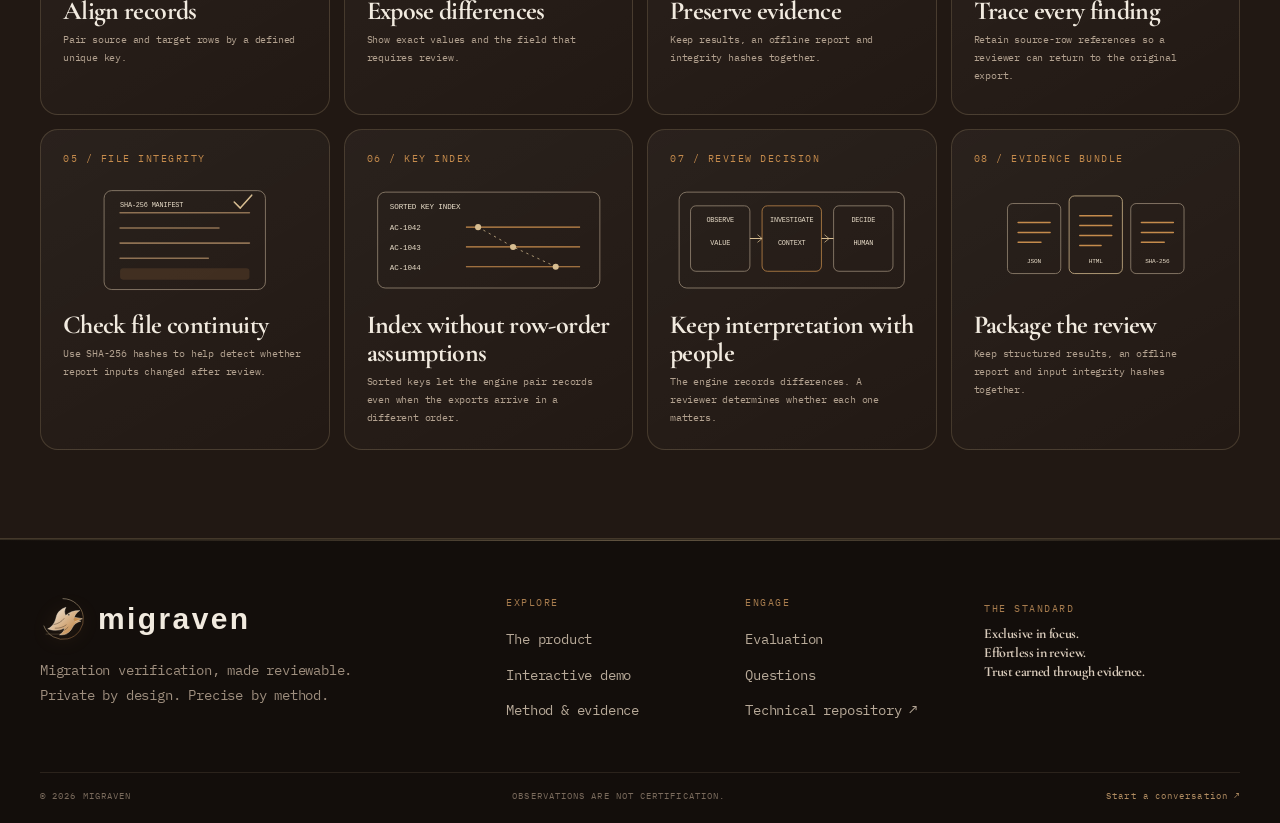
==== commit 6a337d0c: "Refine Migraven homepage positioning" ====
--- a/website/index.html
+++ b/website/index.html
@@ -16,7 +16,7 @@
 <div class="menu-bottom"><div class="menu-bottom-copy"><span>FOR MIGRATION DELIVERY TEAMS</span><strong>Make the evidence reviewable.</strong></div><a class="menu-cta" href="evaluation.html">Discuss an evaluation <span>→</span></a></div>
 </nav></header>
 <main>
-<section class="hero wrap"><div class="hero-kicker"><span class="kicker-line"></span> MIGRATION VERIFICATION / LOCAL-FIRST <span class="kicker-index">MV—01</span></div><div class="hero-grid"><div class="hero-copy"><p class="eyebrow">WHEN THE DATA MOVES, THE EVIDENCE SHOULD TOO.</p><h1>Migration data.<br><span>Accounted for.</span></h1><p class="hero-lede">A disciplined way to compare source and target exports, isolate record-level differences and hand reviewers an evidence trail they can actually use.</p><div class="hero-actions"><a class="button button-primary" href="demo.html">Explore the live demo <span>↗</span></a><a class="button button-quiet" href="evaluation.html">Discuss an evaluation <span>→</span></a></div><div class="hero-trust"><span class="trust-mark">01</span><span>Local-first processing</span><i></i><span>CSV · JSONL</span><i></i><span>Human-reviewed findings</span></div></div>
+<section class="hero wrap"><div class="hero-kicker"><span class="kicker-line"></span> MIGRATION VERIFICATION / LOCAL-FIRST <span class="kicker-index">MV—01</span></div><div class="hero-grid"><div class="hero-copy"><p class="eyebrow">MIGRATION ASSURANCE, WITHOUT THE GUESSWORK.</p><h1>Migration data.<br><span>Verified, record by record.</span></h1><p class="hero-lede">Compare source and target exports. Surface exact differences, trace them to their original rows, and give reviewers evidence they can act on.</p><div class="hero-actions"><a class="button button-primary" href="demo.html">Explore the live demo <span>↗</span></a><a class="button button-quiet" href="evaluation.html">Discuss an evaluation <span>→</span></a></div><div class="hero-trust"><span class="trust-mark">01</span><span>Local-first processing</span><i></i><span>CSV · JSONL</span><i></i><span>Human-reviewed findings</span></div></div>
 <div class="hero-visual" aria-label="Illustration of a source and target migration export comparison"><div class="visual-orbit orbit-one"></div><div class="visual-orbit orbit-two"></div><div class="visual-head"><span>VERIFICATION / WORKSPACE</span><span>MV—CORE</span></div><div class="flow-card source-card"><div class="flow-card-top"><span class="file-glyph">CSV</span><div><b>SOURCE EXPORT</b><small>accounts_source.csv</small></div><span class="tiny-state">01</span></div><div class="data-lines"><div><b>AC—1042</b><span>ACTIVE</span><em>✓</em></div><div><b>AC—1043</b><span>PAUSED</span><em>✓</em></div><div><b>AC—1044</b><span>ACTIVE</span><em>✓</em></div></div></div><div class="flow-bridge"><span></span><b>KEYED COMPARISON</b><span></span></div><div class="flow-card target-card"><div class="flow-card-top"><span class="file-glyph">CSV</span><div><b>TARGET EXPORT</b><small>accounts_target.csv</small></div><span class="tiny-state">02</span></div><div class="data-lines"><div><b>AC—1042</b><span>ACTIVE</span><em>✓</em></div><div class="data-alert"><b>AC—1043</b><span>OPEN</span><em>!</em></div><div><b>AC—1044</b><span>ACTIVE</span><em>✓</em></div></div></div><div class="visual-result"><span class="result-icon">!</span><div><b>1 observed difference</b><small>Row-linked · Field-specific · Review required</small></div><span class="result-arrow">↗</span></div><div class="visual-foot"><span>ILLUSTRATIVE DATA</span><span>NOT A CERTIFICATION</span></div><div class="raven-watermark">M</div></div></div><div class="hero-bottomline"><span>01 / TRACE THE RECORD</span><span>02 / UNDERSTAND THE DIFFERENCE</span><span>03 / REVIEW WITH CONTEXT</span></div></section>
 <section class="statement-band"><div class="wrap statement-inner"><span class="eyebrow">THE MIGRAVEN PRINCIPLE</span><p>A result is only useful when the reviewer can trace it back to the records and rules that produced it.</p><span class="statement-seal">M / V</span></div></section>
 <section class="section wrap" id="who"><div class="section-head"><div><span class="eyebrow">01 / WHO IT IS FOR</span><h2>Built for the people<br>answerable for the move.</h2></div><p>For migration delivery teams who need a repeatable check before a project checkpoint, client review or internal sign-off.</p></div><div class="audience-grid"><article class="audience-card"><span class="card-index">01</span><div class="audience-symbol">↗</div><h3>Implementation consultancies</h3><p>Give delivery leads a consistent way to inspect agreed source-to-target exports across client engagements.</p><span class="audience-tag">DELIVERY PARTNERS</span></article><article class="audience-card"><span class="card-index">02</span><div class="audience-symbol">⌘</div><h3>ERP & CRM migration teams</h3><p>Make selected record checks easier to repeat, review and explain at each migration checkpoint.</p><span class="audience-tag">MIGRATION OWNERS</span></article><article class="audience-card"><span class="card-index">03</span><div class="audience-symbol">▤</div><h3>Data assurance reviewers</h3><p>Receive an exception register with field-level differences and original row references for follow-up.</p><span class="audience-tag">QUALITY & ASSURANCE</span></article></div></section>
--- a/website/assets/site.css
+++ b/website/assets/site.css
@@ -232,3 +232,7 @@
 .site-footer{position:relative}
 .site-footer:before{content:"";display:block;height:1px;background:linear-gradient(90deg,transparent,rgba(215,189,145,.4),transparent)}
 @media(max-width:760px){.hero:before{height:430px}.section-head>div:after{margin-top:12px}}
+
+
+/* Heading weight consistency */
+.hero-copy h1,.page-hero h1,.section-head h2,.demo-teaser h2,.closing-inner h2,.page-hero h2,.dark-section h2,.command-section h2,.request-panel h2,.faq-section h2,.demo-toolbar h2,.results-head h2{font-family:var(--serif);font-weight:700}
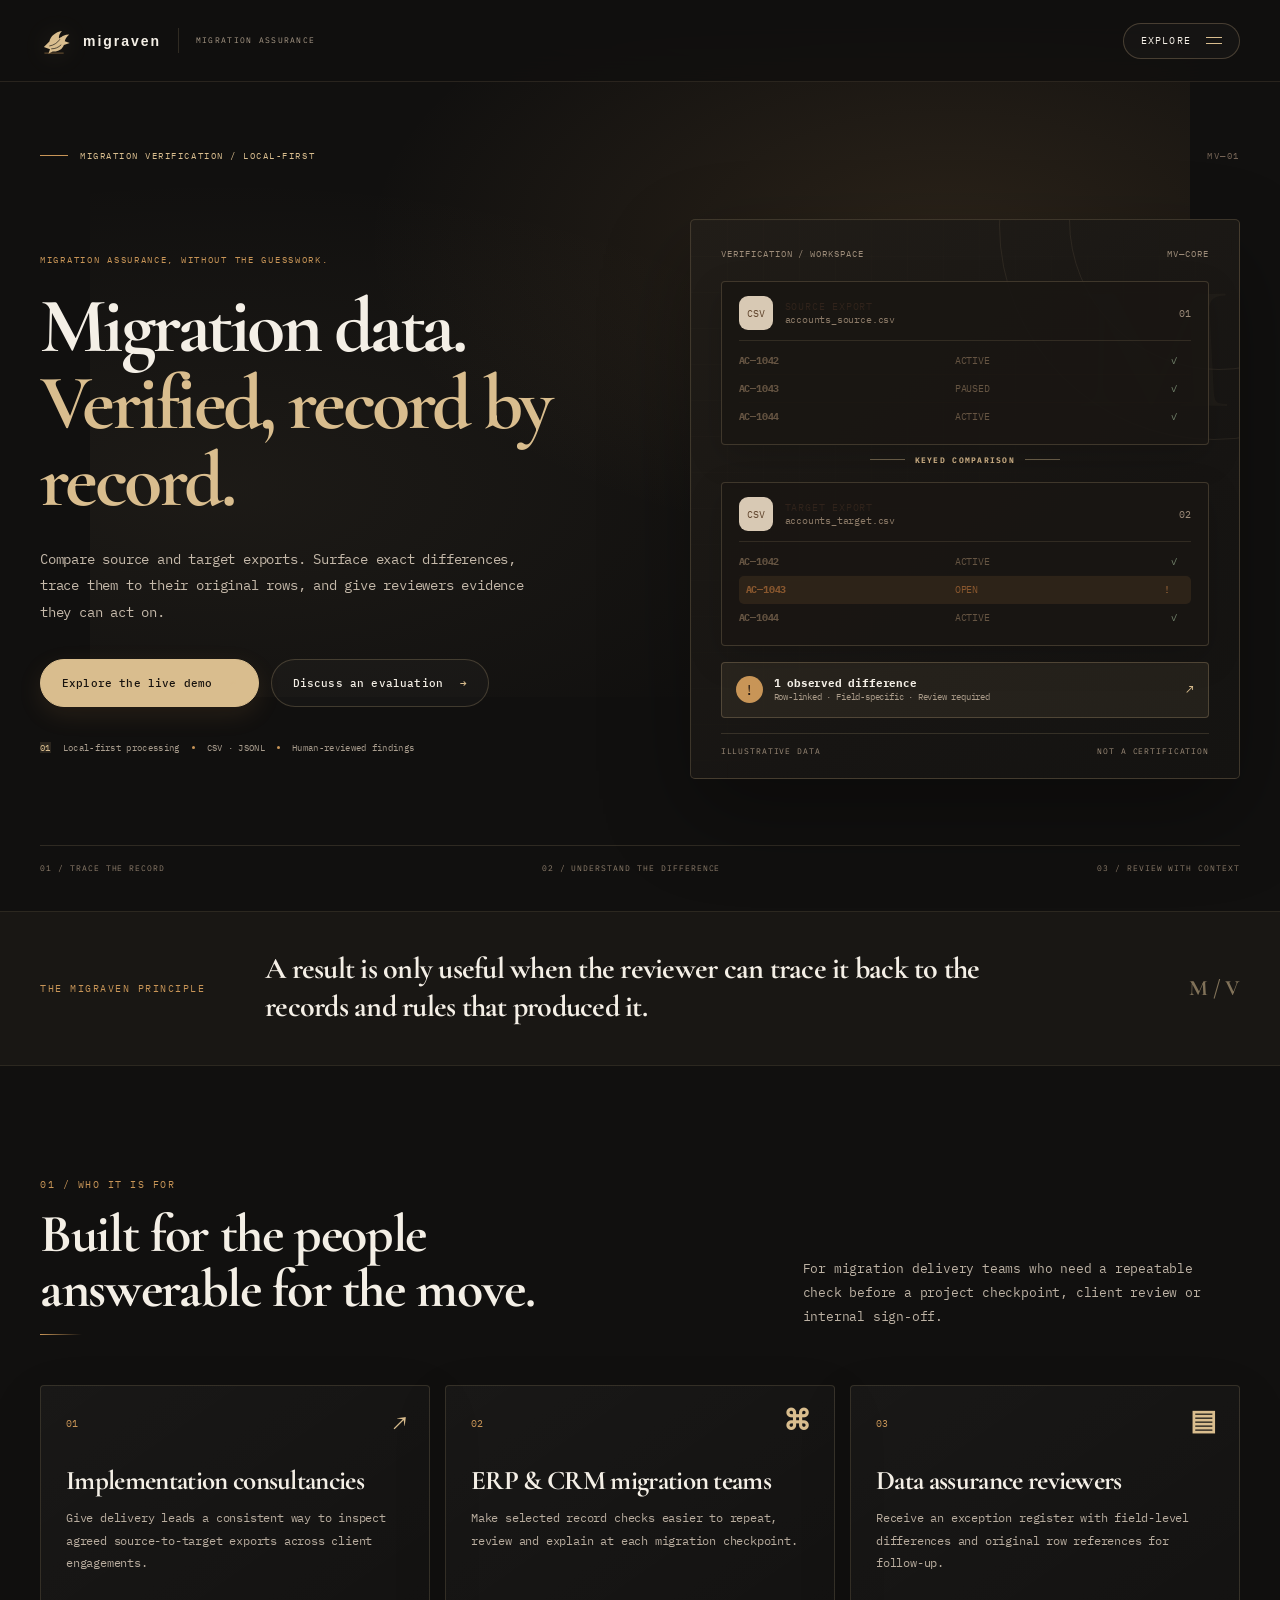
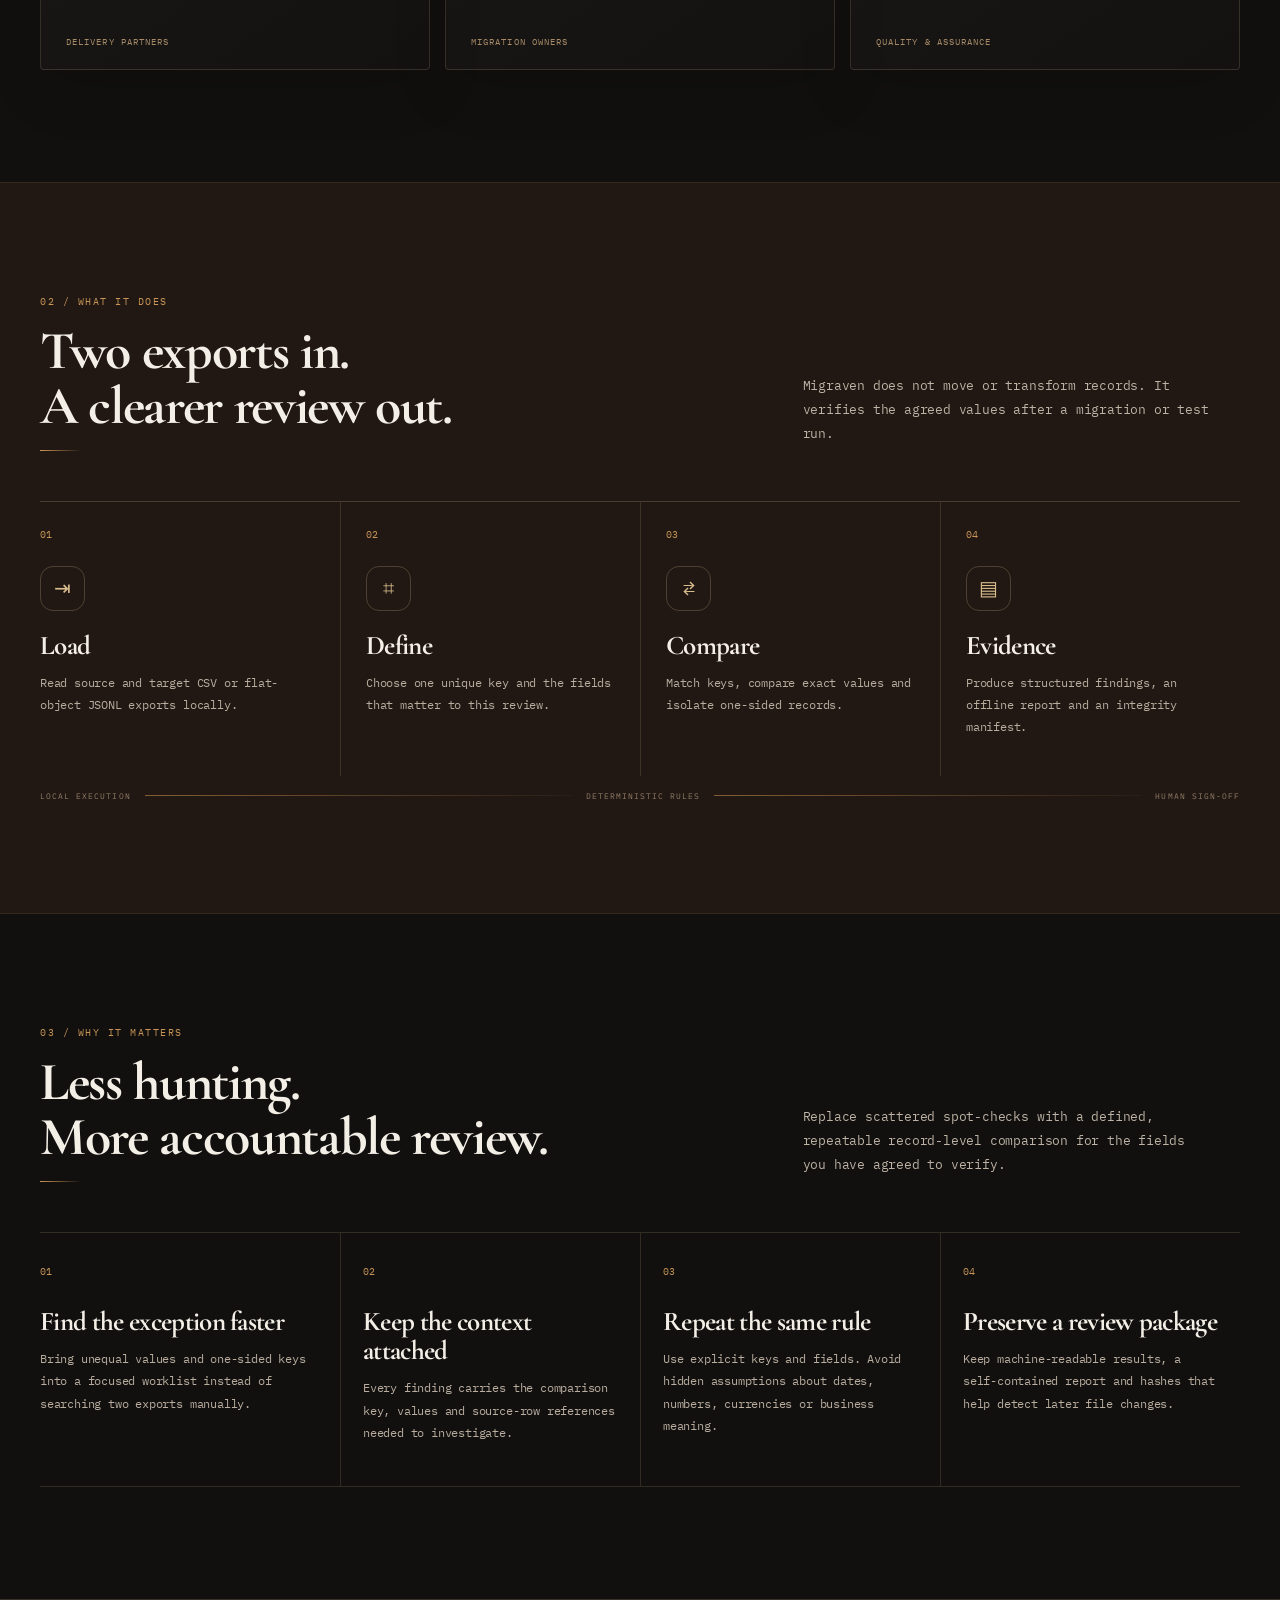
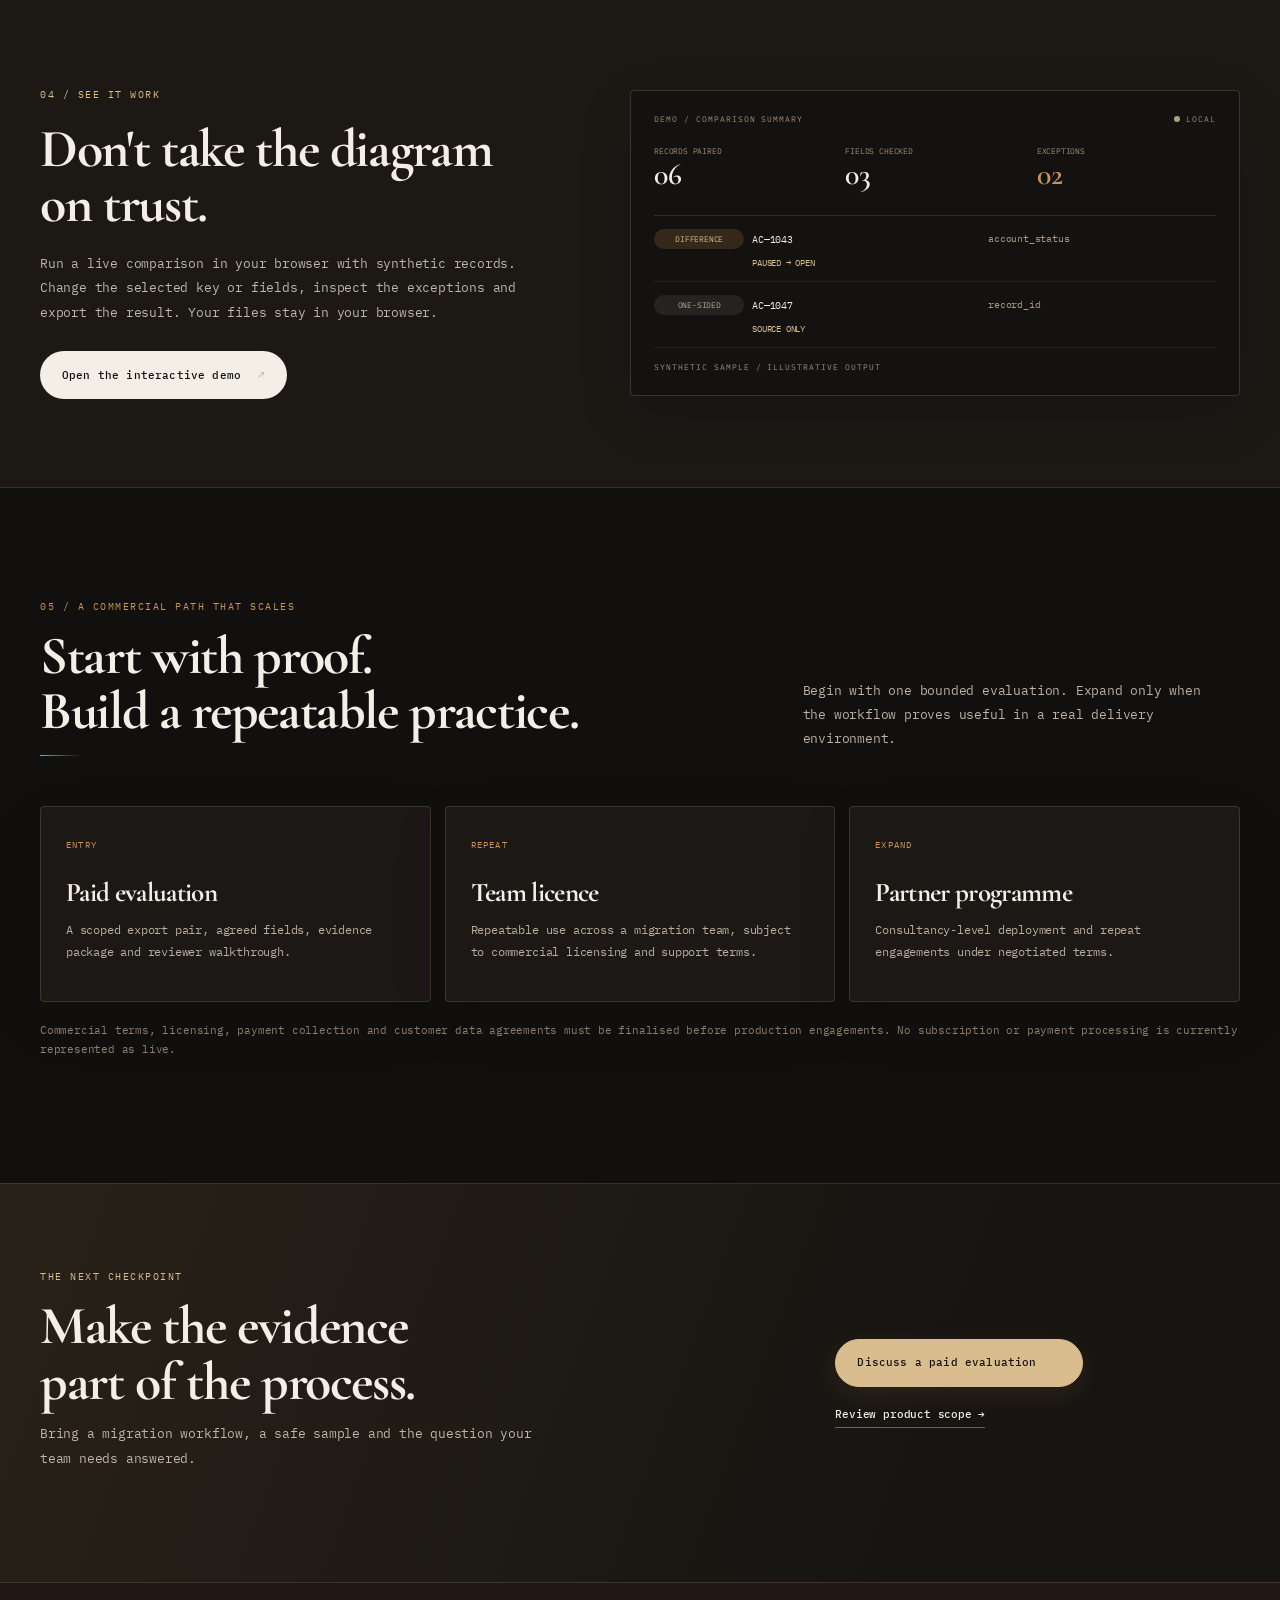
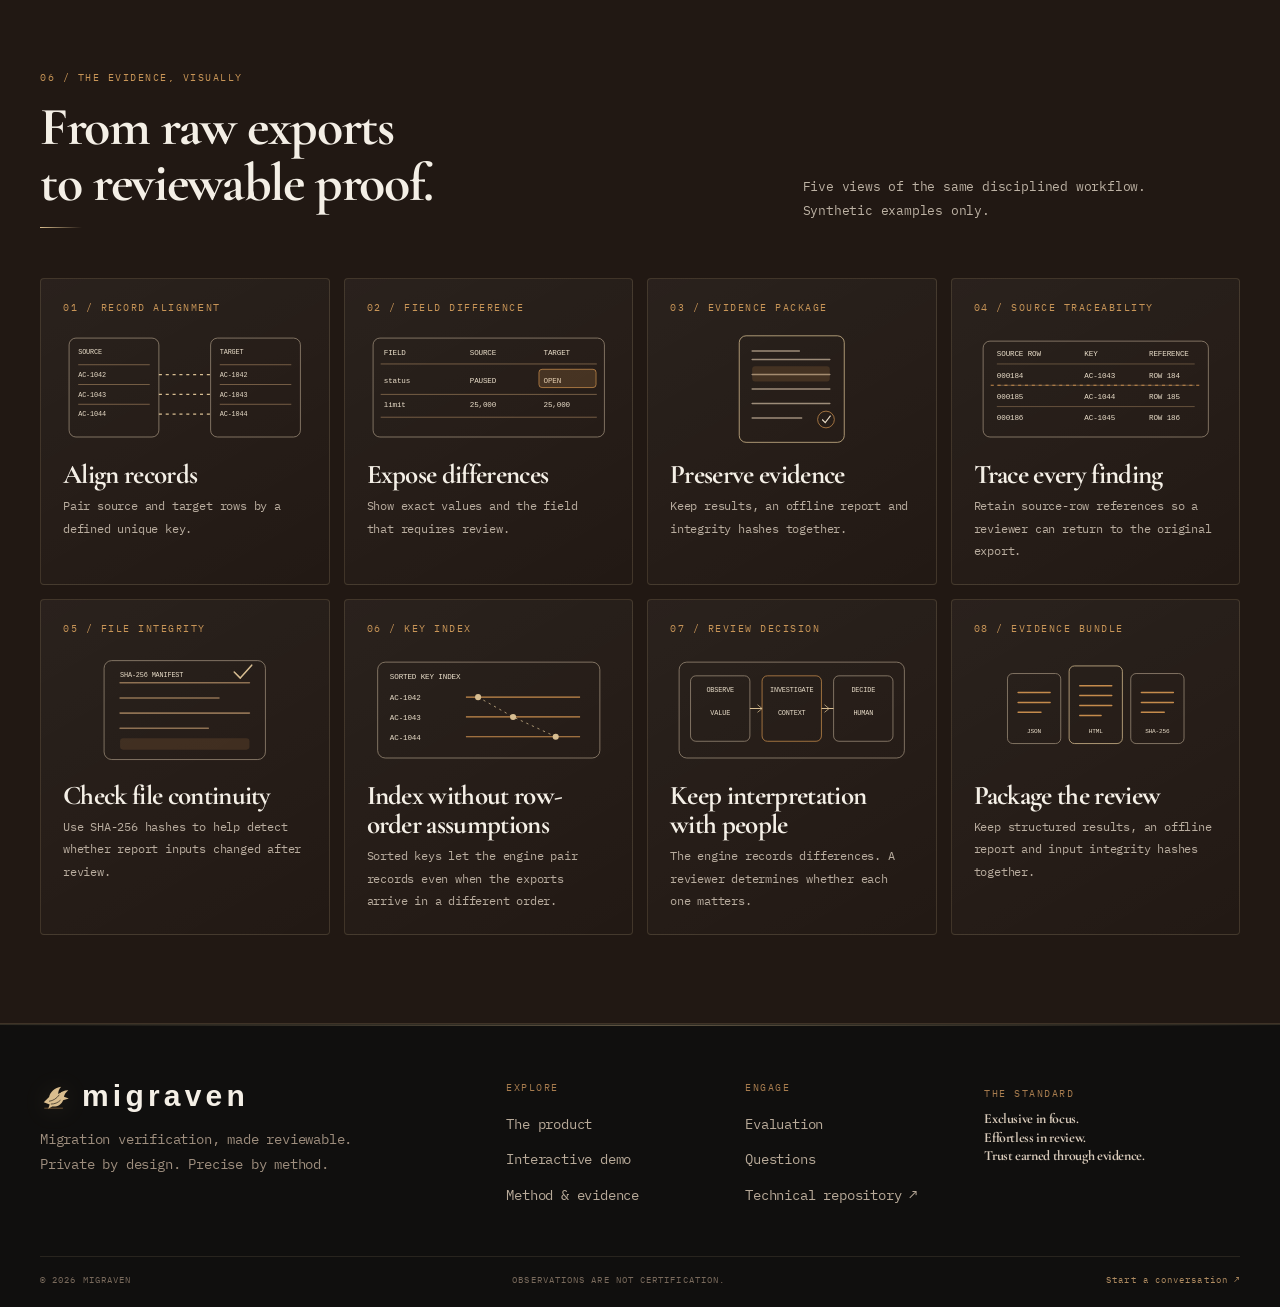
==== commit 686e009c: "Standardize Migraven typography and page metadata" ====
--- a/website/index.html
+++ b/website/index.html
@@ -1,5 +1,5 @@
 <!doctype html>
-<html lang="en"><head><meta charset="utf-8"><meta name="viewport" content="width=device-width,initial-scale=1"><meta name="theme-color" content="#17110e"><meta name="description" content="Migraven compares migration source and target exports, identifies row-level differences and creates evidence for human review."><title>Overview — Migraven</title><link rel="icon" href="assets/mark.svg" type="image/svg+xml"><link rel="preconnect" href="https://fonts.googleapis.com"><link rel="preconnect" href="https://fonts.gstatic.com" crossorigin><link href="https://fonts.googleapis.com/css2?family=IBM+Plex+Mono:wght@400;500;600&family=Syncopate:wght@700&family=Cormorant+Garamond:wght@500;600;700&display=swap" rel="stylesheet"><link rel="stylesheet" href="assets/site.css"><script defer src="assets/site.js"></script></head><body>
+<html lang="en"><head><meta charset="utf-8"><meta name="viewport" content="width=device-width,initial-scale=1"><meta name="theme-color" content="#11100f"><meta name="description" content="Migraven compares migration source and target exports, identifies row-level differences and creates evidence for human review."><title>Overview — Migraven</title><link rel="icon" href="assets/mark.svg" type="image/svg+xml"><link rel="preconnect" href="https://fonts.googleapis.com"><link rel="preconnect" href="https://fonts.gstatic.com" crossorigin><link href="https://fonts.googleapis.com/css2?family=Manrope:wght@400;500;600;700;800&family=IBM+Plex+Mono:wght@400;500;600&family=Cormorant+Garamond:wght@500;600;700&family=Syncopate:wght@700&display=swap" rel="stylesheet"><link rel="stylesheet" href="assets/site.css"><script defer src="assets/site.js"></script></head><body>
 <header class="site-header">
 <a class="brand" href="index.html" aria-label="Migraven home"><img src="assets/mark.svg" alt=""><span class="brand-word">migraven</span><span class="brand-divider"></span><span class="brand-caption">MIGRATION ASSURANCE</span></a>
 <button class="menu-toggle" type="button" aria-expanded="false" aria-controls="site-nav" aria-label="Open navigation menu"><span class="menu-toggle-label">Explore</span><span class="menu-toggle-icon" aria-hidden="true"><i></i><i></i></span></button>
--- a/website/assets/site.css
+++ b/website/assets/site.css
@@ -236,3 +236,50 @@
 
 /* Heading weight consistency */
 .hero-copy h1,.page-hero h1,.section-head h2,.demo-teaser h2,.closing-inner h2,.page-hero h2,.dark-section h2,.command-section h2,.request-panel h2,.faq-section h2,.demo-toolbar h2,.results-head h2{font-family:var(--serif);font-weight:700}
+
+/* Migraven / visual system refinement */
+:root{--espresso:#11100f;--espresso-2:#191715;--walnut:#24211d;--mocha:#383129;--ivory:#f4efe6;--paper:#e8e0d4;--champagne:#d9bd8e;--amber:#c89557;--taupe:#a99a88;--muted:#bdb2a4;--line:rgba(217,189,142,.16)}
+body{background:#11100f;color:var(--ivory)}
+.site-header{height:82px;background:rgba(17,16,15,.84);border-bottom-color:rgba(217,189,142,.12)}
+.brand{gap:12px}.brand img{width:31px;height:31px;filter:drop-shadow(0 2px 12px rgba(217,189,142,.12))}.brand-word{font-size:14px;letter-spacing:.14em}.brand-caption{font-size:8px;letter-spacing:.16em}
+.menu-toggle{border-color:rgba(217,189,142,.25);background:rgba(255,255,255,.025)}
+.hero{padding-top:68px;padding-bottom:38px}
+.hero:before{width:1100px;height:650px;top:-35px;background:radial-gradient(ellipse at 78% 30%,rgba(200,149,87,.14),transparent 48%),radial-gradient(ellipse at 12% 68%,rgba(217,189,142,.06),transparent 50%)}
+.hero-kicker{font-size:9px;letter-spacing:.17em}
+.hero-grid{grid-template-columns:1.02fr .98fr;gap:clamp(42px,6vw,88px);padding:58px 0 66px}
+.hero-copy{max-width:620px}.hero-copy .eyebrow{font-size:9px;letter-spacing:.19em}
+.hero-copy h1{font-size:clamp(54px,6.1vw,82px);line-height:.99;letter-spacing:-.045em;margin:23px 0 26px;max-width:700px}
+.hero-copy h1 span{display:inline-block;color:#d9bd8e;max-width:650px}
+.hero-lede{max-width:510px;font:400 14px/1.9 var(--sans);color:#c5b9aa}
+.hero-actions{margin-top:34px;gap:12px}.button{min-height:48px;padding:14px 21px;font-size:11px}
+.button-primary{background:var(--champagne);color:#18130e;border-color:var(--champagne)}.button-quiet{border-color:rgba(217,189,142,.22);background:rgba(255,255,255,.025)}
+.hero-trust{margin-top:35px;gap:12px;font-size:9px;letter-spacing:.035em;color:#a99d8e}.hero-trust .trust-mark{background:rgba(217,189,142,.12);color:var(--champagne)}
+.hero-visual{min-height:540px;padding:28px 30px 22px;border-radius:5px;background:linear-gradient(145deg,#211d18 0%,#171513 65%,#141311 100%);border-color:rgba(217,189,142,.2);box-shadow:0 35px 90px rgba(0,0,0,.32)}
+.hero-visual:before{content:"";position:absolute;inset:0;pointer-events:none;opacity:.18;background-image:linear-gradient(rgba(217,189,142,.09) 1px,transparent 1px),linear-gradient(90deg,rgba(217,189,142,.09) 1px,transparent 1px);background-size:36px 36px;mask-image:linear-gradient(135deg,black,transparent 75%)}
+.visual-head,.visual-foot{position:relative;z-index:1}.flow-card{position:relative;z-index:1;border-radius:4px;background:rgba(25,22,19,.92);border-color:rgba(217,189,142,.2)}.flow-card-top{border-bottom-color:rgba(217,189,142,.13)}.flow-bridge{position:relative;z-index:1}.visual-result{position:relative;z-index:1;border-radius:4px;background:rgba(217,189,142,.08);border-color:rgba(217,189,142,.24)}.raven-watermark{font-size:180px;right:8px;bottom:35px;color:rgba(217,189,142,.035)}
+.hero-bottomline{padding-top:17px;border-top-color:rgba(217,189,142,.15);font-size:8px;letter-spacing:.12em}
+.statement-band{background:#191714;border-top:1px solid rgba(217,189,142,.1);border-bottom:1px solid rgba(217,189,142,.1)}
+.statement-inner{grid-template-columns:190px 1fr 60px;padding:38px 0}.statement-inner p{font-size:clamp(22px,2.5vw,30px);line-height:1.28}
+.section{padding-top:112px;padding-bottom:112px}.section-head{gap:clamp(40px,7vw,100px);margin-bottom:50px}
+.section-head h2,.demo-teaser h2,.closing-inner h2,.page-hero h2,.dark-section h2{font-size:clamp(39px,4.2vw,54px);line-height:1.03}
+.section-head>p{max-width:410px;font:400 13px/1.85 var(--sans);color:#bdb2a4}
+.audience-card,.commercial-grid article,.illustration-card{border-radius:4px}.audience-card{background:linear-gradient(145deg,rgba(255,255,255,.035),rgba(255,255,255,.012))}
+.audience-card h3,.workflow-step h3,.benefit-grid h3,.commercial-grid h3,.illustration-card h3{font-size:27px}
+.audience-card p,.workflow-step p,.benefit-grid p,.commercial-grid p,.illustration-card p{font:400 12px/1.85 var(--sans);color:#b9ad9f}
+.workflow-step{border-top-color:rgba(217,189,142,.23)}.benefit-grid article{border-color:rgba(217,189,142,.17)}
+.demo-teaser{background:#1c1915}.demo-teaser-grid{gap:clamp(50px,8vw,110px)}.demo-teaser p,.closing-inner p{font:400 13px/1.9 var(--sans);color:#c0b5a7}
+.mini-report{border-radius:4px;background:#131210;border-color:rgba(217,189,142,.2)}.commercial-grid article{background:#1b1815;border-color:rgba(217,189,142,.17)}
+.closing-band{background:linear-gradient(110deg,#282118,#171512 72%)}.closing-inner{padding-top:86px;padding-bottom:86px}
+.site-footer{background:#100f0e}.site-footer .brand img{width:30px;height:30px}
+.site-nav{background:rgba(20,18,16,.97);border-color:rgba(217,189,142,.2)}.menu-link-name{font-family:var(--serif);font-size:22px}.menu-link{border-bottom-color:rgba(217,189,142,.1)}.menu-topline,.menu-bottom{border-color:rgba(217,189,142,.15)}
+@media(max-width:1000px){.hero-grid{gap:38px}.hero-copy h1{font-size:clamp(50px,6vw,68px)}.section-head{gap:40px}}
+@media(max-width:760px){
+.site-header{height:72px}.brand img{width:29px;height:29px}.hero{padding-top:42px}
+.hero-grid{grid-template-columns:1fr;gap:38px;padding:38px 0 42px}
+.hero-copy h1{font-size:clamp(45px,11vw,64px);line-height:1.02;margin:19px 0}.hero-lede{font-size:14px}
+.hero-visual{min-height:490px;padding:23px 18px}.hero-bottomline{font-size:7px}
+.statement-inner{grid-template-columns:1fr 42px;padding:28px 0}.statement-inner p{font-size:23px}
+.section{padding-top:78px;padding-bottom:78px}.section-head{gap:17px;margin-bottom:32px}
+.section-head h2,.demo-teaser h2,.closing-inner h2,.page-hero h2,.dark-section h2{font-size:36px}
+.audience-card h3,.workflow-step h3,.benefit-grid h3,.commercial-grid h3,.illustration-card h3{font-size:25px}}
+@media(prefers-reduced-motion:reduce){.hero-visual:before{display:none}}
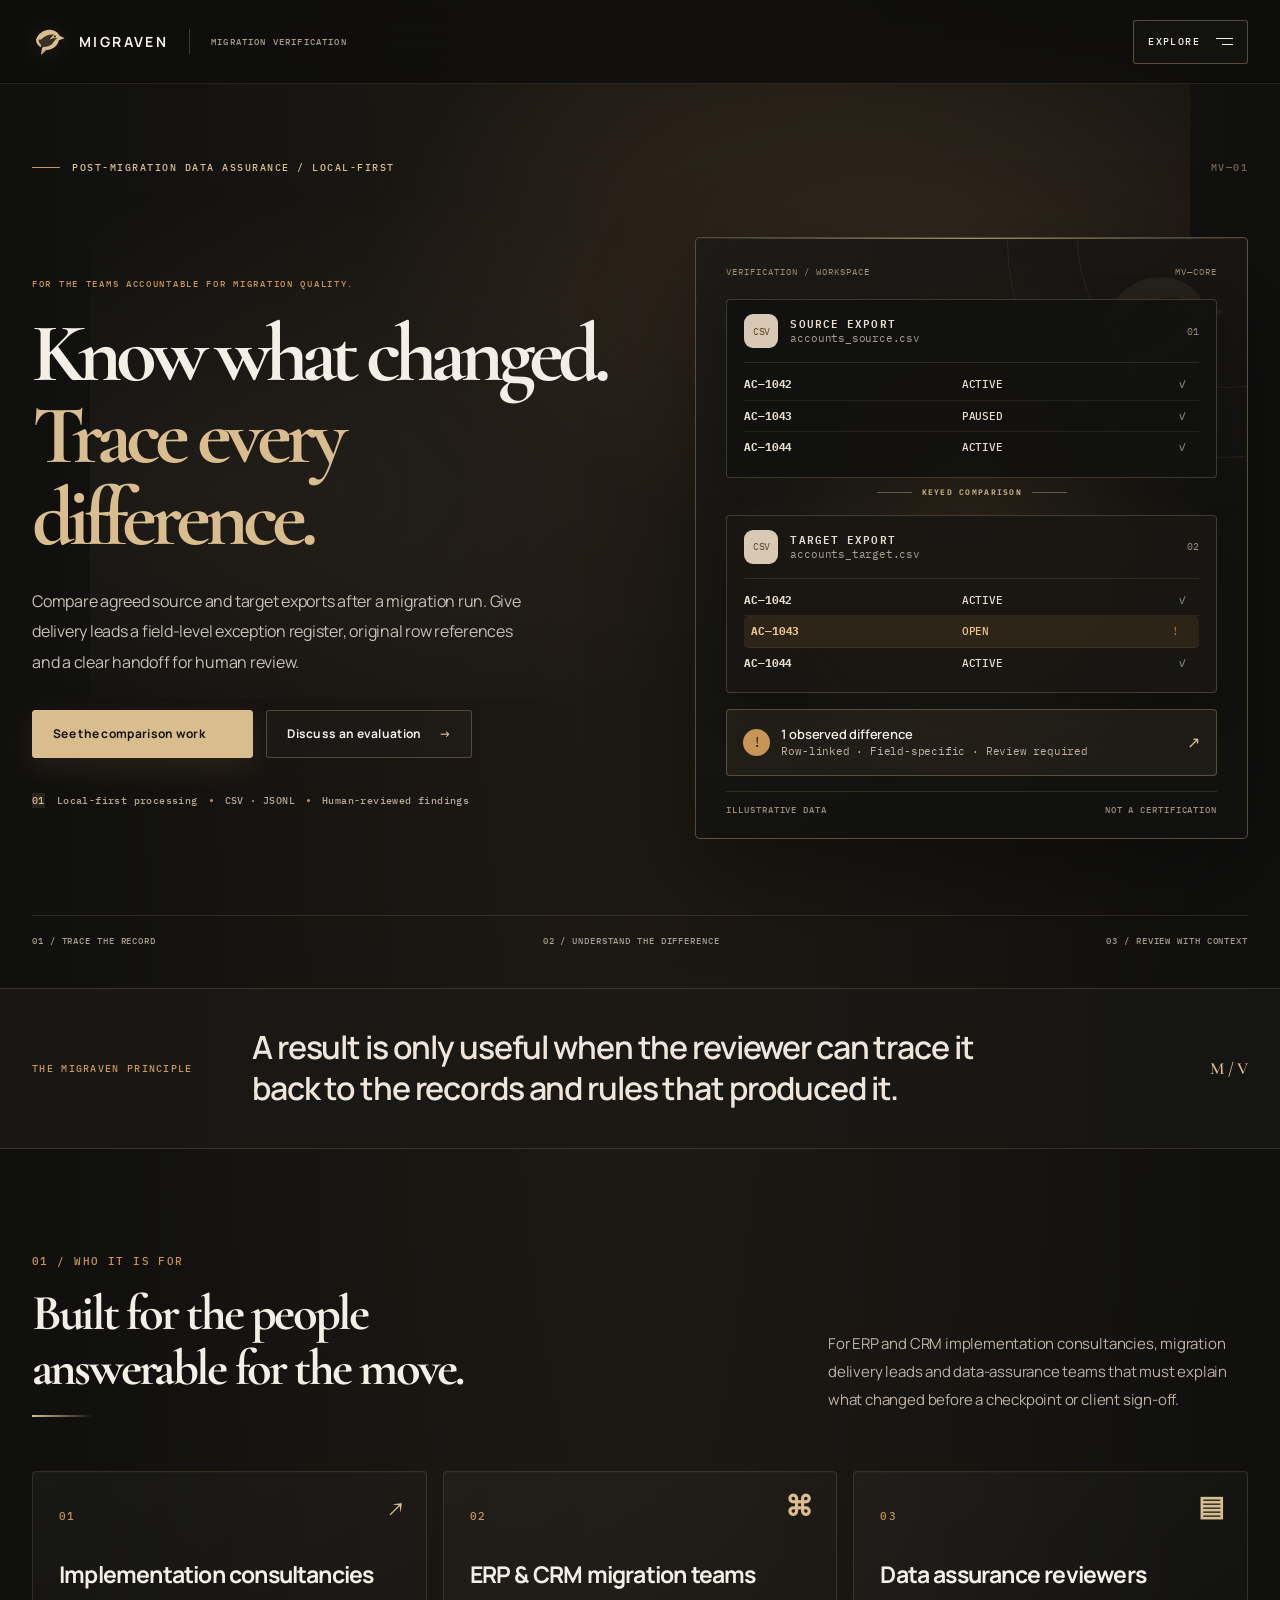
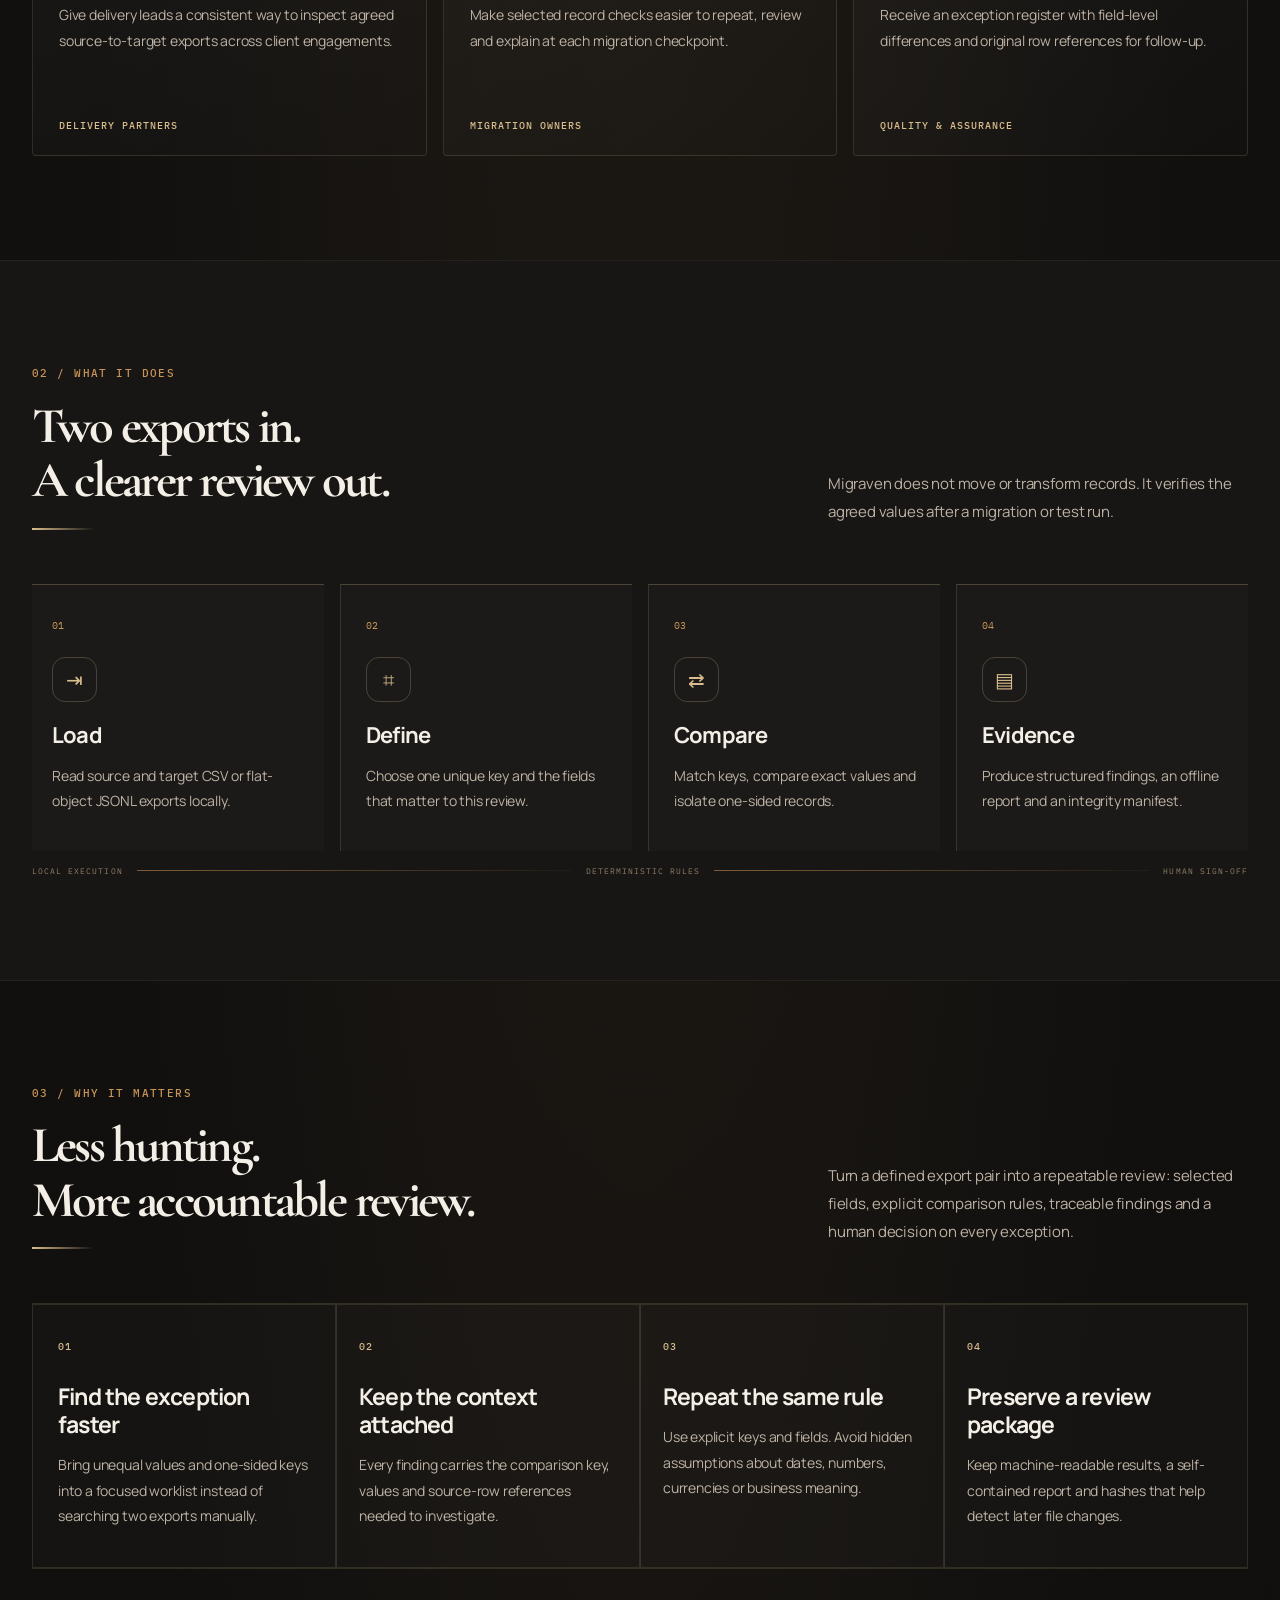
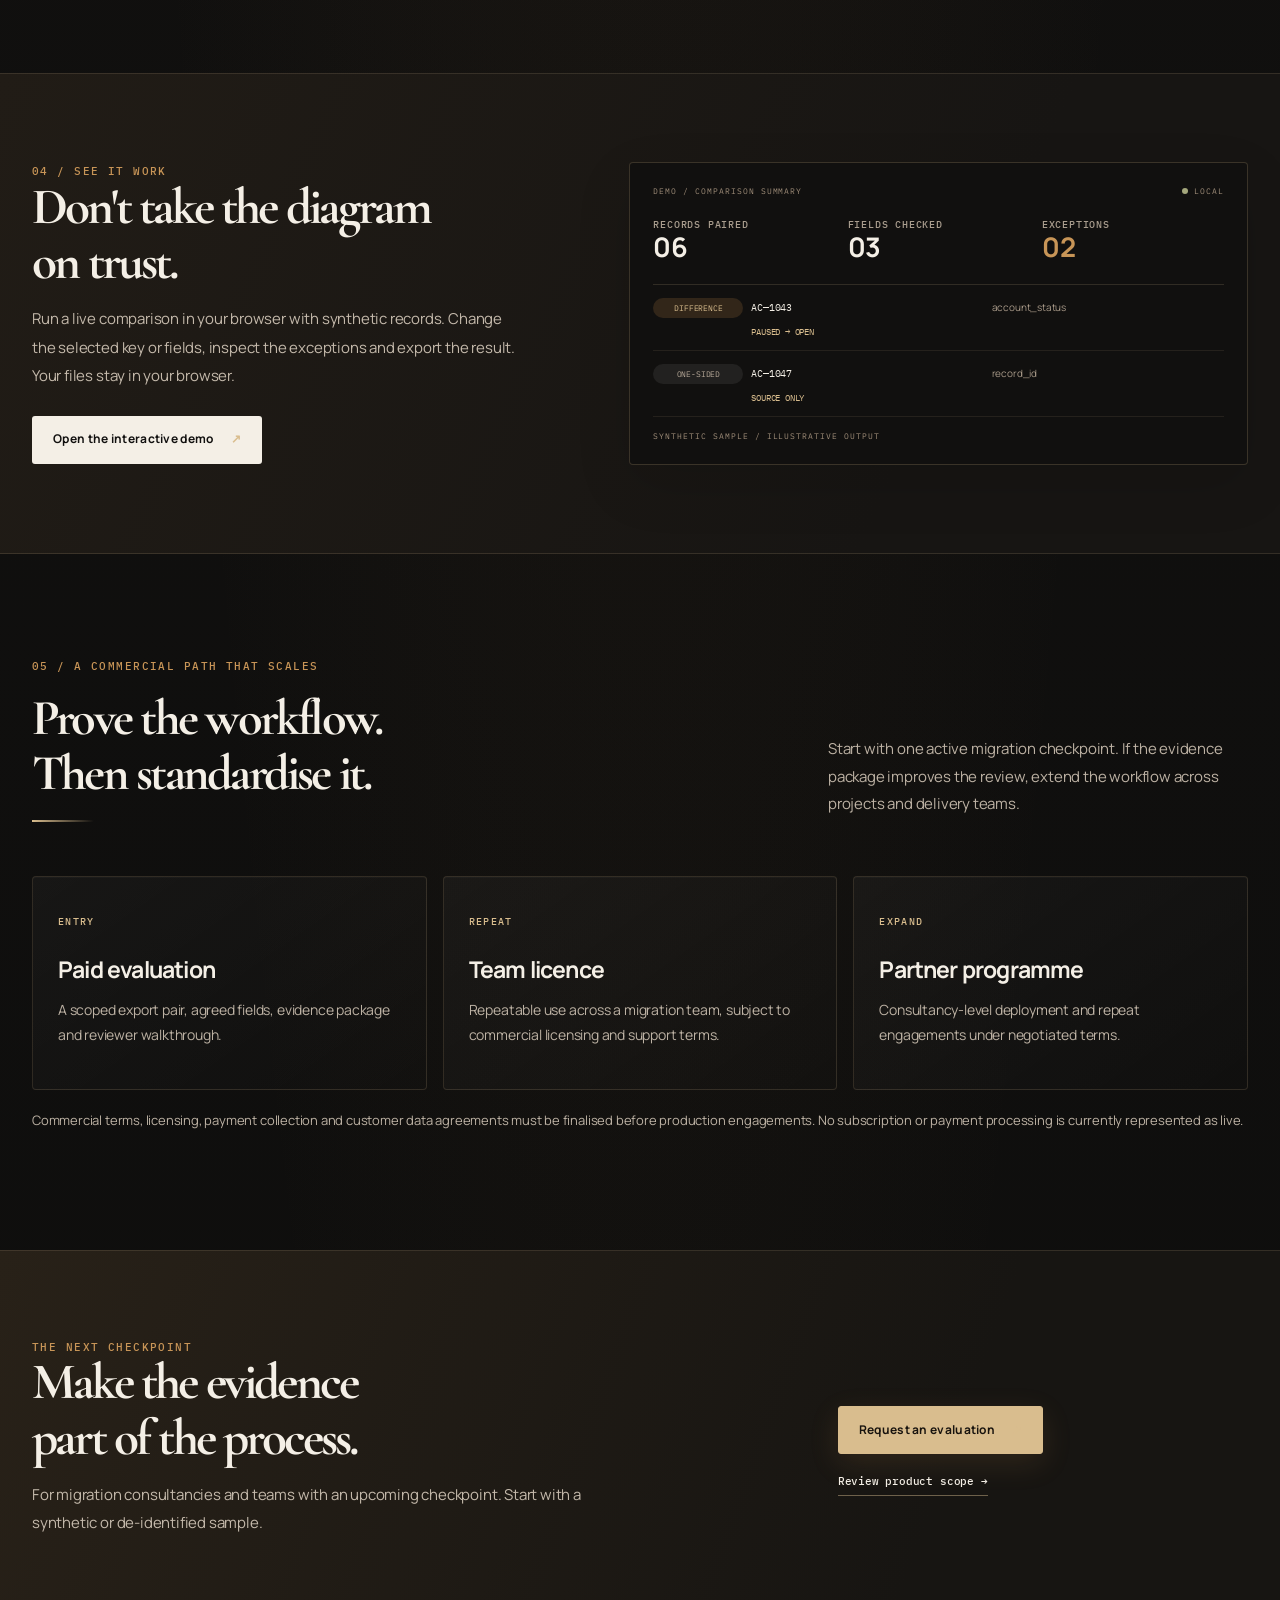
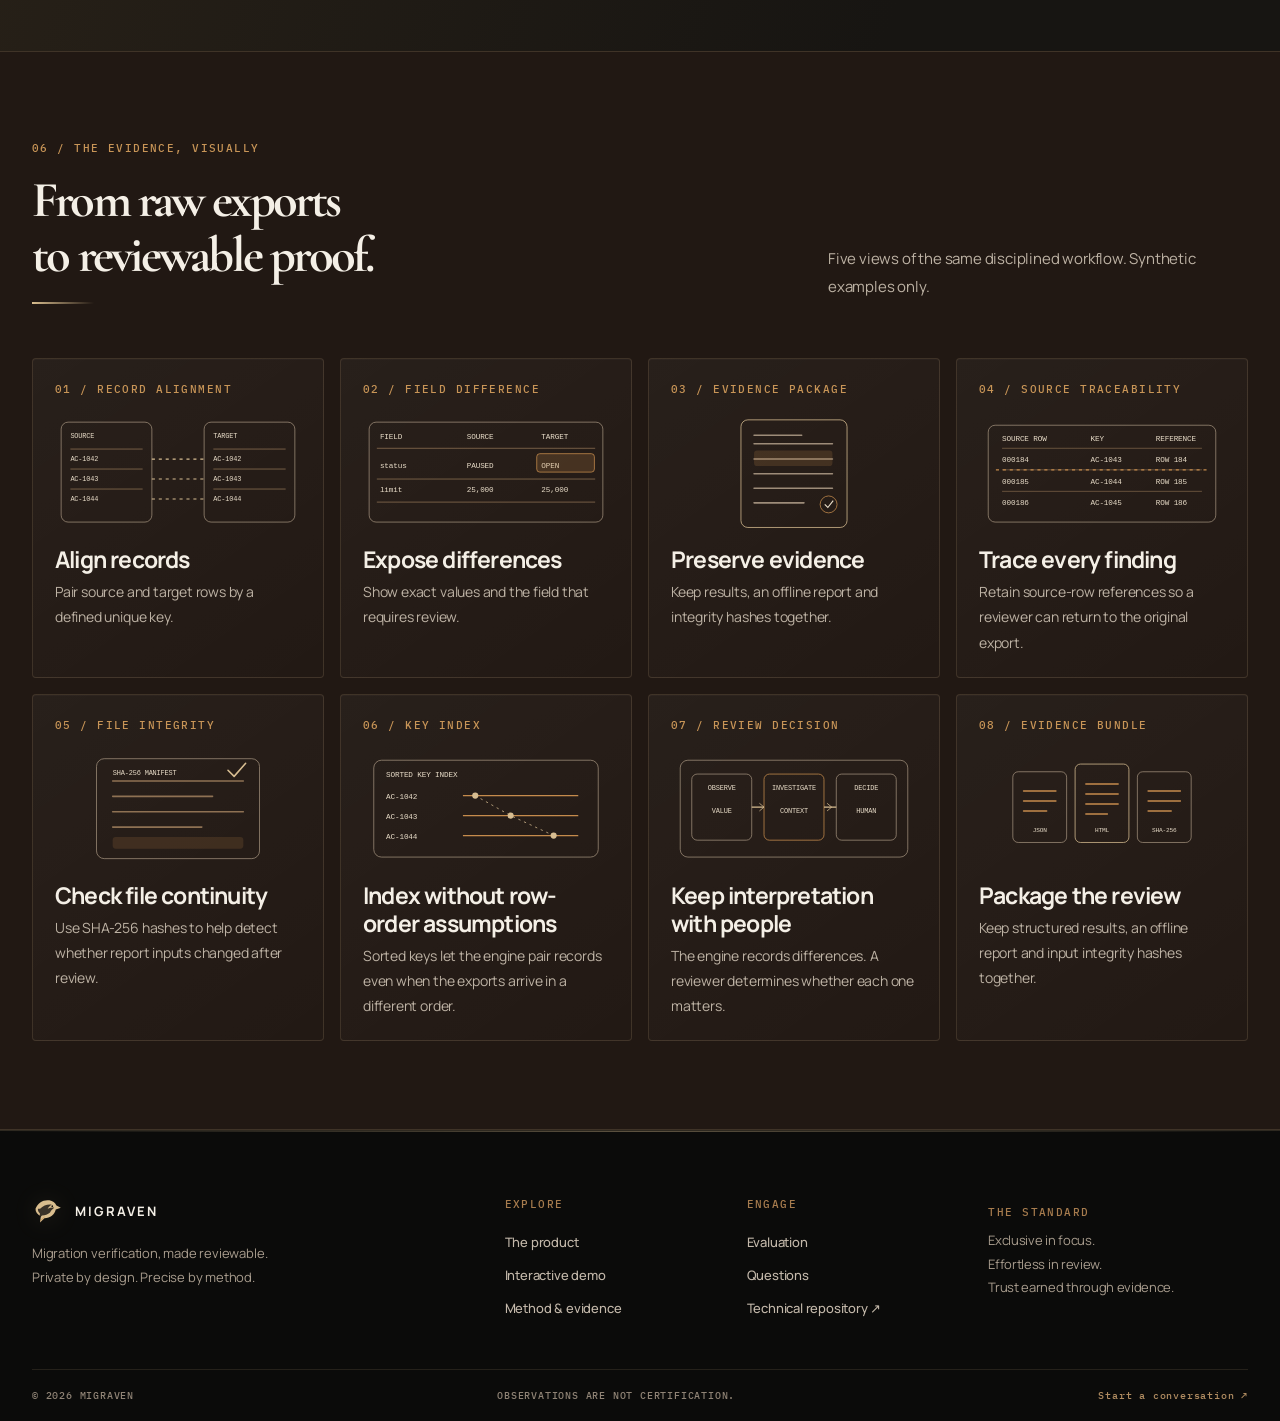
==== commit 74054806: "Refine Migraven buyer positioning and homepage" ====
--- a/website/index.html
+++ b/website/index.html
@@ -1,7 +1,7 @@
 <!doctype html>
 <html lang="en"><head><meta charset="utf-8"><meta name="viewport" content="width=device-width,initial-scale=1"><meta name="theme-color" content="#11100f"><meta name="description" content="Migraven compares migration source and target exports, identifies row-level differences and creates evidence for human review."><title>Overview — Migraven</title><link rel="icon" href="assets/mark.svg" type="image/svg+xml"><link rel="preconnect" href="https://fonts.googleapis.com"><link rel="preconnect" href="https://fonts.gstatic.com" crossorigin><link href="https://fonts.googleapis.com/css2?family=Manrope:wght@400;500;600;700;800&family=IBM+Plex+Mono:wght@400;500;600&family=Cormorant+Garamond:wght@500;600;700&family=Syncopate:wght@700&display=swap" rel="stylesheet"><link rel="stylesheet" href="assets/site.css"><script defer src="assets/site.js"></script></head><body>
 <header class="site-header">
-<a class="brand" href="index.html" aria-label="Migraven home"><img src="assets/mark.svg" alt=""><span class="brand-word">migraven</span><span class="brand-divider"></span><span class="brand-caption">MIGRATION ASSURANCE</span></a>
+<a class="brand" href="index.html" aria-label="Migraven home"><img src="assets/mark.svg" alt=""><span class="brand-word">migraven</span><span class="brand-divider"></span><span class="brand-caption">MIGRATION VERIFICATION</span></a>
 <button class="menu-toggle" type="button" aria-expanded="false" aria-controls="site-nav" aria-label="Open navigation menu"><span class="menu-toggle-label">Explore</span><span class="menu-toggle-icon" aria-hidden="true"><i></i><i></i></span></button>
 <nav id="site-nav" class="site-nav" aria-label="Main navigation">
 <div class="menu-topline"><span>THE MIGRAVEN INDEX</span><span>DESTINATIONS / 06</span></div>
@@ -13,18 +13,18 @@
 <a class="menu-link" href="evaluation.html" data-page="evaluation.html"><span class="menu-link-index">05</span><span class="menu-link-name">Evaluation</span><span class="menu-link-arrow">↗</span></a>
 <a class="menu-link" href="faq.html" data-page="faq.html"><span class="menu-link-index">06</span><span class="menu-link-name">Questions</span><span class="menu-link-arrow">↗</span></a>
 </div>
-<div class="menu-bottom"><div class="menu-bottom-copy"><span>FOR MIGRATION DELIVERY TEAMS</span><strong>Make the evidence reviewable.</strong></div><a class="menu-cta" href="evaluation.html">Discuss an evaluation <span>→</span></a></div>
+<div class="menu-bottom"><div class="menu-bottom-copy"><span>FOR MIGRATION DELIVERY TEAMS</span><strong>Make the evidence reviewable.</strong></div><a class="menu-cta" href="evaluation.html">Scope a paid evaluation <span>→</span></a></div>
 </nav></header>
 <main>
-<section class="hero wrap"><div class="hero-kicker"><span class="kicker-line"></span> MIGRATION VERIFICATION / LOCAL-FIRST <span class="kicker-index">MV—01</span></div><div class="hero-grid"><div class="hero-copy"><p class="eyebrow">MIGRATION ASSURANCE, WITHOUT THE GUESSWORK.</p><h1>Migration data.<br><span>Verified, record by record.</span></h1><p class="hero-lede">Compare source and target exports. Surface exact differences, trace them to their original rows, and give reviewers evidence they can act on.</p><div class="hero-actions"><a class="button button-primary" href="demo.html">Explore the live demo <span>↗</span></a><a class="button button-quiet" href="evaluation.html">Discuss an evaluation <span>→</span></a></div><div class="hero-trust"><span class="trust-mark">01</span><span>Local-first processing</span><i></i><span>CSV · JSONL</span><i></i><span>Human-reviewed findings</span></div></div>
+<section class="hero wrap"><div class="hero-kicker"><span class="kicker-line"></span> POST-MIGRATION DATA ASSURANCE / LOCAL-FIRST <span class="kicker-index">MV—01</span></div><div class="hero-grid"><div class="hero-copy"><p class="eyebrow">FOR THE TEAMS ACCOUNTABLE FOR MIGRATION QUALITY.</p><h1>Know what changed.<br><span>Trace every difference.</span></h1><p class="hero-lede">Compare agreed source and target exports after a migration run. Give delivery leads a field-level exception register, original row references and a clear handoff for human review.</p><div class="hero-actions"><a class="button button-primary" href="demo.html">See the comparison work <span>↗</span></a><a class="button button-quiet" href="evaluation.html">Discuss an evaluation <span>→</span></a></div><div class="hero-trust"><span class="trust-mark">01</span><span>Local-first processing</span><i></i><span>CSV · JSONL</span><i></i><span>Human-reviewed findings</span></div></div>
 <div class="hero-visual" aria-label="Illustration of a source and target migration export comparison"><div class="visual-orbit orbit-one"></div><div class="visual-orbit orbit-two"></div><div class="visual-head"><span>VERIFICATION / WORKSPACE</span><span>MV—CORE</span></div><div class="flow-card source-card"><div class="flow-card-top"><span class="file-glyph">CSV</span><div><b>SOURCE EXPORT</b><small>accounts_source.csv</small></div><span class="tiny-state">01</span></div><div class="data-lines"><div><b>AC—1042</b><span>ACTIVE</span><em>✓</em></div><div><b>AC—1043</b><span>PAUSED</span><em>✓</em></div><div><b>AC—1044</b><span>ACTIVE</span><em>✓</em></div></div></div><div class="flow-bridge"><span></span><b>KEYED COMPARISON</b><span></span></div><div class="flow-card target-card"><div class="flow-card-top"><span class="file-glyph">CSV</span><div><b>TARGET EXPORT</b><small>accounts_target.csv</small></div><span class="tiny-state">02</span></div><div class="data-lines"><div><b>AC—1042</b><span>ACTIVE</span><em>✓</em></div><div class="data-alert"><b>AC—1043</b><span>OPEN</span><em>!</em></div><div><b>AC—1044</b><span>ACTIVE</span><em>✓</em></div></div></div><div class="visual-result"><span class="result-icon">!</span><div><b>1 observed difference</b><small>Row-linked · Field-specific · Review required</small></div><span class="result-arrow">↗</span></div><div class="visual-foot"><span>ILLUSTRATIVE DATA</span><span>NOT A CERTIFICATION</span></div><div class="raven-watermark">M</div></div></div><div class="hero-bottomline"><span>01 / TRACE THE RECORD</span><span>02 / UNDERSTAND THE DIFFERENCE</span><span>03 / REVIEW WITH CONTEXT</span></div></section>
 <section class="statement-band"><div class="wrap statement-inner"><span class="eyebrow">THE MIGRAVEN PRINCIPLE</span><p>A result is only useful when the reviewer can trace it back to the records and rules that produced it.</p><span class="statement-seal">M / V</span></div></section>
-<section class="section wrap" id="who"><div class="section-head"><div><span class="eyebrow">01 / WHO IT IS FOR</span><h2>Built for the people<br>answerable for the move.</h2></div><p>For migration delivery teams who need a repeatable check before a project checkpoint, client review or internal sign-off.</p></div><div class="audience-grid"><article class="audience-card"><span class="card-index">01</span><div class="audience-symbol">↗</div><h3>Implementation consultancies</h3><p>Give delivery leads a consistent way to inspect agreed source-to-target exports across client engagements.</p><span class="audience-tag">DELIVERY PARTNERS</span></article><article class="audience-card"><span class="card-index">02</span><div class="audience-symbol">⌘</div><h3>ERP & CRM migration teams</h3><p>Make selected record checks easier to repeat, review and explain at each migration checkpoint.</p><span class="audience-tag">MIGRATION OWNERS</span></article><article class="audience-card"><span class="card-index">03</span><div class="audience-symbol">▤</div><h3>Data assurance reviewers</h3><p>Receive an exception register with field-level differences and original row references for follow-up.</p><span class="audience-tag">QUALITY & ASSURANCE</span></article></div></section>
+<section class="section wrap" id="who"><div class="section-head"><div><span class="eyebrow">01 / WHO IT IS FOR</span><h2>Built for the people<br>answerable for the move.</h2></div><p>For ERP and CRM implementation consultancies, migration delivery leads and data-assurance teams that must explain what changed before a checkpoint or client sign-off.</p></div><div class="audience-grid"><article class="audience-card"><span class="card-index">01</span><div class="audience-symbol">↗</div><h3>Implementation consultancies</h3><p>Give delivery leads a consistent way to inspect agreed source-to-target exports across client engagements.</p><span class="audience-tag">DELIVERY PARTNERS</span></article><article class="audience-card"><span class="card-index">02</span><div class="audience-symbol">⌘</div><h3>ERP & CRM migration teams</h3><p>Make selected record checks easier to repeat, review and explain at each migration checkpoint.</p><span class="audience-tag">MIGRATION OWNERS</span></article><article class="audience-card"><span class="card-index">03</span><div class="audience-symbol">▤</div><h3>Data assurance reviewers</h3><p>Receive an exception register with field-level differences and original row references for follow-up.</p><span class="audience-tag">QUALITY & ASSURANCE</span></article></div></section>
 <section class="section section-alt"><div class="wrap"><div class="section-head"><div><span class="eyebrow">02 / WHAT IT DOES</span><h2>Two exports in.<br>A clearer review out.</h2></div><p>Migraven does not move or transform records. It verifies the agreed values after a migration or test run.</p></div><div class="workflow"><div class="workflow-step"><span>01</span><div class="workflow-icon">⇥</div><h3>Load</h3><p>Read source and target CSV or flat-object JSONL exports locally.</p></div><div class="workflow-step"><span>02</span><div class="workflow-icon">⌗</div><h3>Define</h3><p>Choose one unique key and the fields that matter to this review.</p></div><div class="workflow-step"><span>03</span><div class="workflow-icon">⇄</div><h3>Compare</h3><p>Match keys, compare exact values and isolate one-sided records.</p></div><div class="workflow-step"><span>04</span><div class="workflow-icon">▤</div><h3>Evidence</h3><p>Produce structured findings, an offline report and an integrity manifest.</p></div></div><div class="workflow-rail"><span>LOCAL EXECUTION</span><span class="rail-line"></span><span>DETERMINISTIC RULES</span><span class="rail-line"></span><span>HUMAN SIGN-OFF</span></div></div></section>
-<section class="section wrap"><div class="section-head"><div><span class="eyebrow">03 / WHY IT MATTERS</span><h2>Less hunting.<br>More accountable review.</h2></div><p>Replace scattered spot-checks with a defined, repeatable record-level comparison for the fields you have agreed to verify.</p></div><div class="benefit-grid"><article><span>01</span><h3>Find the exception faster</h3><p>Bring unequal values and one-sided keys into a focused worklist instead of searching two exports manually.</p></article><article><span>02</span><h3>Keep the context attached</h3><p>Every finding carries the comparison key, values and source-row references needed to investigate.</p></article><article><span>03</span><h3>Repeat the same rule</h3><p>Use explicit keys and fields. Avoid hidden assumptions about dates, numbers, currencies or business meaning.</p></article><article><span>04</span><h3>Preserve a review package</h3><p>Keep machine-readable results, a self-contained report and hashes that help detect later file changes.</p></article></div></section>
+<section class="section wrap"><div class="section-head"><div><span class="eyebrow">03 / WHY IT MATTERS</span><h2>Less hunting.<br>More accountable review.</h2></div><p>Turn a defined export pair into a repeatable review: selected fields, explicit comparison rules, traceable findings and a human decision on every exception.</p></div><div class="benefit-grid"><article><span>01</span><h3>Find the exception faster</h3><p>Bring unequal values and one-sided keys into a focused worklist instead of searching two exports manually.</p></article><article><span>02</span><h3>Keep the context attached</h3><p>Every finding carries the comparison key, values and source-row references needed to investigate.</p></article><article><span>03</span><h3>Repeat the same rule</h3><p>Use explicit keys and fields. Avoid hidden assumptions about dates, numbers, currencies or business meaning.</p></article><article><span>04</span><h3>Preserve a review package</h3><p>Keep machine-readable results, a self-contained report and hashes that help detect later file changes.</p></article></div></section>
 <section class="demo-teaser"><div class="wrap demo-teaser-grid"><div><span class="eyebrow eyebrow-light">04 / SEE IT WORK</span><h2>Don't take the diagram<br>on trust.</h2><p>Run a live comparison in your browser with synthetic records. Change the selected key or fields, inspect the exceptions and export the result. Your files stay in your browser.</p><a class="button button-light" href="demo.html">Open the interactive demo <span>↗</span></a></div><div class="mini-report"><div class="mini-report-top"><span>DEMO / COMPARISON SUMMARY</span><span class="live-dot">LOCAL</span></div><div class="mini-stat-row"><div><small>RECORDS PAIRED</small><b>06</b></div><div><small>FIELDS CHECKED</small><b>03</b></div><div><small>EXCEPTIONS</small><b class="amber-text">02</b></div></div><div class="mini-finding"><span class="finding-pill">DIFFERENCE</span><b>AC—1043</b><span>account_status</span><strong>PAUSED → OPEN</strong></div><div class="mini-finding"><span class="finding-pill finding-muted">ONE-SIDED</span><b>AC—1047</b><span>record_id</span><strong>SOURCE ONLY</strong></div><div class="mini-report-bottom">SYNTHETIC SAMPLE / ILLUSTRATIVE OUTPUT</div></div></div></section>
-<section class="section wrap commercial"><div class="section-head"><div><span class="eyebrow">05 / A COMMERCIAL PATH THAT SCALES</span><h2>Start with proof.<br>Build a repeatable practice.</h2></div><p>Begin with one bounded evaluation. Expand only when the workflow proves useful in a real delivery environment.</p></div><div class="commercial-grid"><article><span>ENTRY</span><h3>Paid evaluation</h3><p>A scoped export pair, agreed fields, evidence package and reviewer walkthrough.</p></article><article><span>REPEAT</span><h3>Team licence</h3><p>Repeatable use across a migration team, subject to commercial licensing and support terms.</p></article><article><span>EXPAND</span><h3>Partner programme</h3><p>Consultancy-level deployment and repeat engagements under negotiated terms.</p></article></div><p class="commercial-note">Commercial terms, licensing, payment collection and customer data agreements must be finalised before production engagements. No subscription or payment processing is currently represented as live.</p></section>
-<section class="closing-band"><div class="wrap closing-inner"><div><span class="eyebrow eyebrow-light">THE NEXT CHECKPOINT</span><h2>Make the evidence<br>part of the process.</h2><p>Bring a migration workflow, a safe sample and the question your team needs answered.</p></div><div class="closing-actions"><a class="button button-primary" href="evaluation.html">Discuss a paid evaluation <span>↗</span></a><a class="text-link text-link-light" href="product.html">Review product scope →</a></div></div></section>
+<section class="section wrap commercial"><div class="section-head"><div><span class="eyebrow">05 / A COMMERCIAL PATH THAT SCALES</span><h2>Prove the workflow.<br>Then standardise it.</h2></div><p>Start with one active migration checkpoint. If the evidence package improves the review, extend the workflow across projects and delivery teams.</p></div><div class="commercial-grid"><article><span>ENTRY</span><h3>Paid evaluation</h3><p>A scoped export pair, agreed fields, evidence package and reviewer walkthrough.</p></article><article><span>REPEAT</span><h3>Team licence</h3><p>Repeatable use across a migration team, subject to commercial licensing and support terms.</p></article><article><span>EXPAND</span><h3>Partner programme</h3><p>Consultancy-level deployment and repeat engagements under negotiated terms.</p></article></div><p class="commercial-note">Commercial terms, licensing, payment collection and customer data agreements must be finalised before production engagements. No subscription or payment processing is currently represented as live.</p></section>
+<section class="closing-band"><div class="wrap closing-inner"><div><span class="eyebrow eyebrow-light">THE NEXT CHECKPOINT</span><h2>Make the evidence<br>part of the process.</h2><p>For migration consultancies and teams with an upcoming checkpoint. Start with a synthetic or de-identified sample.</p></div><div class="closing-actions"><a class="button button-primary" href="evaluation.html">Request an evaluation <span>↗</span></a><a class="text-link text-link-light" href="product.html">Review product scope →</a></div></div></section>
 <section class="illustration-section"><div class="wrap"><div class="section-head"><div><span class="eyebrow">06 / THE EVIDENCE, VISUALLY</span><h2>From raw exports<br>to reviewable proof.</h2></div><p>Five views of the same disciplined workflow. Synthetic examples only.</p></div><div class="illustration-grid"><article class="illustration-card visual-illustration"><span class="eyebrow">01 / RECORD ALIGNMENT</span><svg viewBox="0 0 320 150" fill="none"><rect x="8" y="8" width="118" height="130" rx="9" stroke="#9D8C79"/><rect x="194" y="8" width="118" height="130" rx="9" stroke="#9D8C79"/><g stroke="#8E7153"><path d="M20 43h94M20 69h94M20 95h94M206 43h94M206 69h94M206 95h94"/></g><g fill="#E9DDC9" font-size="9" font-family="monospace"><text x="20" y="29">SOURCE</text><text x="206" y="29">TARGET</text><text x="20" y="59">AC-1042</text><text x="20" y="85">AC-1043</text><text x="20" y="111">AC-1044</text><text x="206" y="59">AC-1042</text><text x="206" y="85">AC-1043</text><text x="206" y="111">AC-1044</text></g><path class="trace-line" d="M126 56h68M126 82h68M126 108h68" stroke="#D7BD91" stroke-width="1.5"/></svg><h3>Align records</h3><p>Pair source and target rows by a defined unique key.</p></article><article class="illustration-card visual-illustration"><span class="eyebrow">02 / FIELD DIFFERENCE</span><svg viewBox="0 0 320 150" fill="none"><rect x="8" y="8" width="304" height="130" rx="9" stroke="#9D8C79"/><path d="M18 42h284M18 82h284M18 112h284" stroke="#8E7153"/><g fill="#E9DDC9" font-family="monospace" font-size="10"><text x="22" y="30">FIELD</text><text x="135" y="30">SOURCE</text><text x="232" y="30">TARGET</text><text x="22" y="67">status</text><text x="135" y="67">PAUSED</text><text x="232" y="67">OPEN</text><text x="22" y="99">limit</text><text x="135" y="99">25,000</text><text x="232" y="99">25,000</text></g><rect x="226" y="49" width="75" height="24" rx="4" fill="#C58B4C" fill-opacity=".2" stroke="#C58B4C"/></svg><h3>Expose differences</h3><p>Show exact values and the field that requires review.</p></article><article class="illustration-card visual-illustration"><span class="eyebrow">03 / EVIDENCE PACKAGE</span><svg viewBox="0 0 320 150" fill="none"><rect x="91" y="5" width="138" height="140" rx="9" stroke="#D7BD91"/><path d="M108 25h62M108 36h102M108 56h102M108 75h102M108 94h102M108 113h65" stroke="#9D8C79" stroke-width="2" stroke-linecap="round"/><rect x="108" y="45" width="102" height="20" rx="4" fill="#C58B4C" fill-opacity=".18"/><circle cx="205" cy="115" r="11" stroke="#C58B4C"/><path d="m200 115 4 4 7-9" stroke="#E9DDC9" stroke-width="1.5"/></svg><h3>Preserve evidence</h3><p>Keep results, an offline report and integrity hashes together.</p></article><article class="illustration-card visual-illustration"><span class="eyebrow">04 / SOURCE TRACEABILITY</span><svg viewBox="0 0 320 150" fill="none"><rect x="12" y="12" width="296" height="126" rx="9" stroke="#9D8C79"/><path d="M30 42h260M30 70h260M30 98h260" stroke="#8E7153" stroke-opacity=".8"/><g fill="#E9DDC9" font-family="monospace" font-size="10"><text x="30" y="32">SOURCE ROW</text><text x="145" y="32">KEY</text><text x="230" y="32">REFERENCE</text><text x="30" y="60">000184</text><text x="145" y="60">AC-1043</text><text x="230" y="60">ROW 184</text><text x="30" y="88">000185</text><text x="145" y="88">AC-1044</text><text x="230" y="88">ROW 185</text><text x="30" y="116">000186</text><text x="145" y="116">AC-1045</text><text x="230" y="116">ROW 186</text></g><path d="M22 70h276" stroke="#C58B4C" stroke-width="1.5" stroke-dasharray="4 5"/></svg><h3>Trace every finding</h3><p>Retain source-row references so a reviewer can return to the original export.</p></article><article class="illustration-card visual-illustration"><span class="eyebrow">05 / FILE INTEGRITY</span><svg viewBox="0 0 320 150" fill="none"><rect x="54" y="10" width="212" height="130" rx="10" stroke="#9D8C79"/><path d="M75 39h170M75 59h130M75 79h170M75 99h116" stroke="#8E7153" stroke-width="2" stroke-linecap="round"/><rect x="75" y="112" width="170" height="15" rx="4" fill="#C58B4C" fill-opacity=".16"/><path d="m225 25 8 8 15-17" stroke="#D7BD91" stroke-width="2" stroke-linecap="round" stroke-linejoin="round"/><text x="75" y="31" fill="#E9DDC9" font-family="monospace" font-size="9">SHA-256 MANIFEST</text></svg><h3>Check file continuity</h3><p>Use SHA-256 hashes to help detect whether report inputs changed after review.</p></article><article class="illustration-card visual-illustration"><span class="eyebrow">06 / KEY INDEX</span><svg viewBox="0 0 320 150" fill="none"><rect x="14" y="12" width="292" height="126" rx="10" stroke="#9D8C79"/><g fill="#E9DDC9" font-family="monospace" font-size="10"><text x="30" y="34">SORTED KEY INDEX</text><text x="30" y="62">AC-1042</text><text x="30" y="88">AC-1043</text><text x="30" y="114">AC-1044</text></g><g stroke="#C58B4C" stroke-width="1.5"><path d="M130 58h150M130 84h150M130 110h150"/></g><g fill="#D7BD91"><circle cx="146" cy="58" r="4"/><circle cx="192" cy="84" r="4"/><circle cx="248" cy="110" r="4"/></g><path d="M146 58 192 84 248 110" stroke="#D7BD91" stroke-dasharray="3 5"/></svg><h3>Index without row-order assumptions</h3><p>Sorted keys let the engine pair records even when the exports arrive in a different order.</p></article><article class="illustration-card visual-illustration"><span class="eyebrow">07 / REVIEW DECISION</span><svg viewBox="0 0 320 150" fill="none"><rect x="12" y="12" width="296" height="126" rx="10" stroke="#9D8C79"/><rect x="27" y="30" width="78" height="86" rx="7" stroke="#9D8C79"/><rect x="121" y="30" width="78" height="86" rx="7" stroke="#C58B4C"/><rect x="215" y="30" width="78" height="86" rx="7" stroke="#9D8C79"/><g fill="#E9DDC9" font-family="monospace" font-size="9" text-anchor="middle"><text x="66" y="51">OBSERVE</text><text x="160" y="51">INVESTIGATE</text><text x="254" y="51">DECIDE</text><text x="66" y="81">VALUE</text><text x="160" y="81">CONTEXT</text><text x="254" y="81">HUMAN</text></g><path d="M105 73h16m78 0h16" stroke="#D7BD91" stroke-width="1.5"/><path d="m115 68 6 5-6 5m88-10 6 5-6 5" stroke="#D7BD91"/></svg><h3>Keep interpretation with people</h3><p>The engine records differences. A reviewer determines whether each one matters.</p></article><article class="illustration-card visual-illustration"><span class="eyebrow">08 / EVIDENCE BUNDLE</span><svg viewBox="0 0 320 150" fill="none"><rect x="44" y="27" width="70" height="92" rx="7" stroke="#9D8C79"/><rect x="125" y="17" width="70" height="102" rx="7" stroke="#D7BD91"/><rect x="206" y="27" width="70" height="92" rx="7" stroke="#9D8C79"/><g stroke="#C58B4C" stroke-width="2" stroke-linecap="round"><path d="M58 52h42M58 65h42M58 78h30M139 43h42M139 56h42M139 69h42M139 82h28M220 52h42M220 65h42M220 78h30"/></g><g fill="#E9DDC9" font-family="monospace" font-size="8" text-anchor="middle"><text x="79" y="105">JSON</text><text x="160" y="105">HTML</text><text x="241" y="105">SHA-256</text></g></svg><h3>Package the review</h3><p>Keep structured results, an offline report and input integrity hashes together.</p></article></div></div></section></main>
 <footer class="site-footer"><div class="wrap footer-main"><div class="footer-brand-block"><a class="brand footer-brand" href="index.html"><img src="assets/mark.svg" alt=""><span class="brand-word">migraven</span></a><p>Migration verification, made reviewable.<br>Private by design. Precise by method.</p></div><div class="footer-column"><span class="footer-label">EXPLORE</span><a href="product.html">The product</a><a href="demo.html">Interactive demo</a><a href="method.html">Method & evidence</a></div><div class="footer-column"><span class="footer-label">ENGAGE</span><a href="evaluation.html">Evaluation</a><a href="faq.html">Questions</a><a href="https://github.com/DT-09/Migraven">Technical repository ↗</a></div><div class="footer-note"><span class="footer-label">THE STANDARD</span><p>Exclusive in focus.<br>Effortless in review.<br>Trust earned through evidence.</p></div></div><div class="wrap footer-bottom"><span>© 2026 MIGRAVEN</span><span>OBSERVATIONS ARE NOT CERTIFICATION.</span><a href="evaluation.html">Start a conversation ↗</a></div></footer></body></html>
 <!-- Production deployment refresh: 2026-11-05 -->
--- a/website/assets/site.css
+++ b/website/assets/site.css
@@ -283,3 +283,367 @@
 .section-head h2,.demo-teaser h2,.closing-inner h2,.page-hero h2,.dark-section h2{font-size:36px}
 .audience-card h3,.workflow-step h3,.benefit-grid h3,.commercial-grid h3,.illustration-card h3{font-size:25px}}
 @media(prefers-reduced-motion:reduce){.hero-visual:before{display:none}}
+
+
+/* MIGRAVEN / DESIGN SYSTEM 02 — consistent scale, legibility and structure */
+:root{
+  --espresso:#11100f;--espresso-2:#191715;--walnut:#24211d;--mocha:#383129;
+  --ivory:#f4efe6;--paper:#e8e0d4;--champagne:#d9bd8e;--amber:#c89557;
+  --taupe:#a99a88;--muted:#bdb2a4;--line:rgba(217,189,142,.16);
+  --sans:'Manrope',Arial,sans-serif;--serif:'Cormorant Garamond',Georgia,serif;
+  --mono:'IBM Plex Mono',monospace;--display:'Manrope',Arial,sans-serif;
+  --text-xs:11px;--text-sm:13px;--text-base:16px;--text-lg:18px;
+  --h1:clamp(3.25rem,6vw,5.15rem);--h2:clamp(2.25rem,4vw,3.15rem);
+  --h3:clamp(1.35rem,2vw,1.65rem);--h4:1.125rem;
+}
+html{scroll-behavior:smooth;scroll-padding-top:100px}
+body{background:var(--espresso);color:var(--ivory);font-family:var(--sans);font-size:var(--text-base);line-height:1.75;letter-spacing:-.012em}
+.wrap{width:min(1220px,calc(100% - 64px))}
+::selection{background:rgba(217,189,142,.28);color:var(--ivory)}
+a{transition:color .2s ease,border-color .2s ease,background .2s ease,transform .2s ease}
+.site-header{height:82px;padding-inline:max(32px,calc((100vw - 1220px)/2));background:rgba(17,16,15,.86);border-bottom:1px solid rgba(217,189,142,.13);backdrop-filter:blur(22px) saturate(140%)}
+.brand{gap:13px}
+.brand img{width:34px;height:34px;object-fit:contain;filter:drop-shadow(0 2px 12px rgba(217,189,142,.12))}
+.brand-word{font:700 14px/1 var(--display);letter-spacing:.17em;text-transform:uppercase;color:var(--ivory)}
+.brand-divider{height:25px;margin-inline:8px;background:rgba(217,189,142,.25)}
+.brand-caption{font:500 9px/1.3 var(--mono);letter-spacing:.13em;color:#a99d8e}
+.menu-toggle{display:none}
+.site-nav{font:500 13px/1.2 var(--sans);gap:27px;color:#c8beb2}
+.site-nav a:hover,.site-nav a[aria-current=page]{color:var(--champagne)}
+.nav-cta{padding:11px 17px;border-radius:3px;border-color:rgba(217,189,142,.42)}
+/* Primary and page-level headings */
+h1,h2,h3,h4{margin-top:0;color:var(--ivory);font-family:var(--display);letter-spacing:-.045em}
+h1{font-size:var(--h1);font-weight:700;line-height:1.04}
+h2{font-size:var(--h2);font-weight:700;line-height:1.1}
+h3{font-size:var(--h3);font-weight:700;line-height:1.2}
+h4{font-size:var(--h4);font-weight:700;line-height:1.3}
+p{font-size:var(--text-base);line-height:1.8}
+.eyebrow,.hero-kicker,.workspace-label,.format-meta,.card-index,.footer-label,.menu-topline,.evaluation-card-top,.evaluation-card-bottom{font-family:var(--mono);font-size:var(--text-xs);font-weight:500;line-height:1.5;letter-spacing:.13em}
+.eyebrow{color:var(--amber)}
+/* Homepage hero */
+.hero{padding-top:66px;padding-bottom:40px}
+.hero-kicker{font-size:10px;letter-spacing:.15em;color:var(--champagne)}
+.hero-grid{grid-template-columns:minmax(0,1.03fr) minmax(400px,.97fr);gap:clamp(42px,6vw,88px);padding:56px 0 68px}
+.hero-copy{max-width:660px}
+.hero-copy h1{font-size:clamp(3.35rem,6.2vw,5.3rem);line-height:1.015;letter-spacing:-.065em;margin:22px 0 26px;max-width:700px}
+.hero-copy h1 span{color:var(--champagne)}
+.hero-lede{max-width:540px;color:#c7bcae;font:400 16px/1.9 var(--sans);letter-spacing:-.015em}
+.hero-actions{gap:13px;margin-top:33px}
+.button{min-height:48px;padding:14px 20px;border-radius:3px;font:700 12px/1.2 var(--sans);letter-spacing:.015em}
+.button-primary{background:var(--champagne);color:#18130e;border-color:var(--champagne);box-shadow:0 8px 24px rgba(197,139,76,.12)}
+.button-primary:hover{background:#ead6b5;border-color:#ead6b5;transform:translateY(-2px)}
+.button-quiet,.button-outline{border-color:rgba(217,189,142,.28);background:rgba(255,255,255,.025)}
+.button-quiet:hover,.button-outline:hover{border-color:var(--champagne);background:rgba(217,189,142,.08)}
+.hero-trust{font:500 10px/1.5 var(--mono);letter-spacing:.04em;color:#b5a998}
+.hero-visual{min-height:520px;border-radius:5px;padding:28px 30px 22px;background:linear-gradient(145deg,#211d18 0%,#171513 68%,#141311 100%);border:1px solid rgba(217,189,142,.2);box-shadow:0 35px 90px rgba(0,0,0,.3)}
+.hero-visual:before{opacity:.15;background-size:34px 34px}
+.flow-card{border-radius:4px;background:rgba(20,18,16,.94);border-color:rgba(217,189,142,.2)}
+.flow-card-top{padding-bottom:14px}
+.flow-card-top b{font:600 11px/1.4 var(--mono);letter-spacing:.1em}
+.flow-card-top small{font:400 11px/1.5 var(--mono);color:#a99d8e}
+.data-lines>div{font:500 11px/1.5 var(--mono)}
+.visual-result{border-radius:4px;padding:15px 16px;background:rgba(217,189,142,.075)}
+.visual-result b{font:600 13px/1.4 var(--sans)}
+.visual-result small{font:400 11px/1.5 var(--mono);color:#bdb2a4}
+.visual-foot{font:500 9px/1.4 var(--mono);letter-spacing:.1em}
+.raven-watermark{font-size:0!important;width:140px;height:140px;right:18px;bottom:24px;background:url('mark.svg') center/contain no-repeat;opacity:.07}
+.hero-bottomline{font:500 9px/1.5 var(--mono);letter-spacing:.1em;color:#a99d8e;padding-top:18px}
+/* Editorial statement band */
+.statement-band{background:#191714;border-block:1px solid rgba(217,189,142,.1)}
+.statement-inner{grid-template-columns:190px 1fr 58px;gap:30px;padding:38px 0}
+.statement-inner .eyebrow{font-size:10px}
+.statement-inner p{font:600 clamp(1.45rem,2.5vw,2rem)/1.3 var(--display);letter-spacing:-.035em;color:#eee6da}
+.statement-seal{font:600 17px/1 var(--serif);color:var(--champagne)}
+/* Section rhythm and heading hierarchy */
+.section{padding-block:104px}
+.section-alt{background:#171614;border-block:1px solid rgba(217,189,142,.08)}
+.section-head{display:flex;align-items:flex-end;justify-content:space-between;gap:64px;margin-bottom:48px}
+.section-head>div{max-width:690px}
+.section-head .eyebrow{margin-bottom:17px}
+.section-head h2,.demo-teaser h2,.closing-inner h2,.page-hero h2,.dark-section h2,.command-section h2,.request-panel h2,.faq-section h2{font-size:var(--h2);line-height:1.08;letter-spacing:-.055em;margin:0}
+.section-head>p{max-width:420px;margin:0 0 4px;color:#bdb2a4;font:400 15px/1.85 var(--sans)}
+.section-head>div:after{content:"";display:block;width:48px;height:2px;margin-top:20px;background:linear-gradient(90deg,var(--champagne),transparent)}
+/* Cards and process panels */
+.audience-grid,.format-grid,.commercial-grid,.illustration-grid{gap:16px}
+.audience-card,.format-card,.commercial-grid article,.illustration-card,.method-steps article,.status-grid article,.evaluation-steps article{border:1px solid rgba(217,189,142,.14);border-radius:4px;background:linear-gradient(145deg,rgba(255,255,255,.035),rgba(255,255,255,.012));transition:transform .25s ease,border-color .25s ease,background .25s ease}
+.audience-card:hover,.format-card:hover,.commercial-grid article:hover,.illustration-card:hover,.method-steps article:hover,.status-grid article:hover,.evaluation-steps article:hover{transform:translateY(-4px);border-color:rgba(217,189,142,.4);background:linear-gradient(145deg,rgba(217,189,142,.07),rgba(255,255,255,.015))}
+.audience-card h3,.workflow-step h3,.benefit-grid h3,.commercial-grid h3,.format-card h3,.deliverable-grid h3,.method-steps h3,.status-grid h3,.evaluation-steps h3,.illustration-card h3,.integrity-card h3{font:700 23px/1.22 var(--display);letter-spacing:-.035em}
+.audience-card p,.workflow-step p,.benefit-grid p,.commercial-grid p,.format-card p,.deliverable-grid p,.method-steps p,.status-grid p,.evaluation-steps p,.illustration-card p,.integrity-card p{font:400 14px/1.8 var(--sans);color:#bdb2a4}
+.audience-card{padding:28px 26px}
+.audience-card .audience-tag,.format-meta{font:500 10px/1.5 var(--mono);letter-spacing:.1em;color:var(--champagne)}
+.workflow{gap:16px}
+.workflow-step{padding:24px 20px;border-top:1px solid rgba(217,189,142,.26);background:rgba(255,255,255,.015)}
+.workflow-step h3{font-size:22px}
+.benefit-grid article{padding:25px;border:1px solid rgba(217,189,142,.14);background:rgba(255,255,255,.018)}
+.benefit-grid article>span,.commercial-grid article>span{font:500 10px/1.4 var(--mono);letter-spacing:.13em;color:var(--champagne)}
+.commercial-grid article{padding:28px 25px}
+.format-card{padding:30px}
+.deliverable-grid article{padding:24px;border:1px solid rgba(217,189,142,.14);background:rgba(255,255,255,.018)}
+/* Interior page headers */
+.page-hero{padding-top:104px;padding-bottom:76px;max-width:1220px}
+.page-hero .eyebrow{margin-bottom:20px}
+.page-hero h1{font:700 clamp(3.2rem,6vw,5.1rem)/1.04 var(--display);letter-spacing:-.06em;margin:0 0 25px;max-width:900px}
+.page-hero h1 span{color:var(--champagne)}
+.page-hero>p{max-width:700px;margin:0;color:#c4b9ab;font:400 17px/1.9 var(--sans)}
+.page-hero-actions{margin-top:30px}
+.page-hero-compact{padding-top:78px;padding-bottom:44px}
+.page-hero-compact h1{font-size:clamp(2.8rem,5vw,4.4rem)}
+/* Demo is a product interface: readable controls, dense data */
+.demo-workspace{margin-bottom:72px;border:1px solid rgba(217,189,142,.18);border-radius:5px;background:#171614;box-shadow:0 28px 80px rgba(0,0,0,.24)}
+.demo-toolbar,.results-head{padding:24px 26px;border-bottom:1px solid rgba(217,189,142,.13)}
+.demo-toolbar h2,.results-head h2{font:700 25px/1.2 var(--display);letter-spacing:-.035em;margin:7px 0 0}
+.input-grid{gap:16px;padding:20px 24px}
+.input-panel,.config-panel,.results-panel{border-color:rgba(217,189,142,.14);background:#1d1b18;border-radius:4px}
+.input-panel{padding:20px}
+.input-panel-head b,.config-heading b{font:700 15px/1.4 var(--sans)}
+.input-panel-head small,.config-heading small{font:400 12px/1.5 var(--sans);color:#a99d8e}
+.file-drop{min-height:86px;border:1px dashed rgba(217,189,142,.32);border-radius:4px;background:rgba(255,255,255,.018)}
+.file-drop b{font:700 13px/1.4 var(--sans)}
+.file-drop small,.file-name{font:400 11px/1.5 var(--mono);color:#a99d8e}
+.config-panel{margin:0 24px 20px;padding:20px}
+.config-controls label,.request-form label,.filter-label{font:600 12px/1.5 var(--sans);color:#e6ded2}
+.config-controls select,.request-form input,.request-form textarea,.filter-label select{min-height:43px;border:1px solid rgba(217,189,142,.23);border-radius:3px;background:#11100f;color:var(--ivory);padding:10px 12px;font:400 13px/1.4 var(--sans)}
+.results-panel{margin:0 24px 22px;padding:0;overflow:hidden}
+.summary-cards{gap:10px;padding:18px 20px}
+.summary-cards>div{padding:16px;border:1px solid rgba(217,189,142,.12);background:rgba(255,255,255,.018)}
+.summary-cards small,.mini-stat-row small{font:500 10px/1.4 var(--mono);letter-spacing:.08em;color:#a99d8e}
+.summary-cards b,.mini-stat-row b{font:700 27px/1.1 var(--display);color:var(--ivory)}
+.findings-toolbar{padding:15px 20px;border-block:1px solid rgba(217,189,142,.12)}
+.findings-toolbar b{font:700 14px/1.4 var(--sans)}
+.findings-toolbar span{font:400 12px/1.5 var(--sans);color:#a99d8e}
+.findings-table{font:400 12px/1.6 var(--mono)}
+.findings-table th{font-size:10px;letter-spacing:.08em;color:#c7bcae}
+.findings-table td{font-size:12px;color:#e5ddd1}
+.result-footnote,.privacy-strip p{font:400 12px/1.7 var(--sans);color:#bdb2a4}
+.privacy-strip{margin:20px 24px 24px;padding:16px 18px;border:1px solid rgba(217,189,142,.14);background:rgba(217,189,142,.035)}
+/* FAQ, evaluation and trust-boundary content */
+.faq-section h2{margin:13px 0 25px}
+.faq-section details{border-top:1px solid rgba(217,189,142,.16);padding:19px 0}
+.faq-section summary{font:700 18px/1.45 var(--sans);letter-spacing:-.02em;color:#eee6da}
+.faq-section details p{max-width:800px;margin:12px 0 2px;font:400 14px/1.85 var(--sans);color:#bdb2a4}
+.spec-list>div{padding:18px 0;border-bottom:1px solid rgba(217,189,142,.13)}
+.spec-list b{font:700 16px/1.4 var(--sans)}
+.spec-list p{font:400 14px/1.7 var(--sans);color:#bdb2a4}
+.integrity-card,.evaluation-card,.request-panel,.notice,.command-card{border:1px solid rgba(217,189,142,.17);border-radius:4px;background:rgba(255,255,255,.025)}
+.evaluation-card{padding:28px}
+.evaluation-items>div{padding:15px 0;border-bottom:1px solid rgba(217,189,142,.1);font:500 14px/1.6 var(--sans)}
+.evaluation-items b{font:500 11px/1.5 var(--mono);color:var(--champagne)}
+.commercial-note,.notice p{font:400 13px/1.8 var(--sans);color:#bdb2a4}
+.request-panel{padding:32px;gap:36px}
+.request-panel>div>p{font:400 14px/1.8 var(--sans);color:#bdb2a4}
+.request-panel h2{font-size:34px}
+.request-form{gap:15px}
+.request-form small{font:400 11px/1.65 var(--sans);color:#a99d8e}
+.dark-section{padding-block:88px;background:#1b1916;border-block:1px solid rgba(217,189,142,.1)}
+.demo-teaser{padding-block:88px;background:linear-gradient(115deg,#211c16,#171513 72%)}
+.demo-teaser p,.closing-inner p{font:400 15px/1.9 var(--sans);color:#c4b9ab}
+.demo-teaser h2,.closing-inner h2{font-size:clamp(2.35rem,4vw,3.4rem)}
+.mini-report{border:1px solid rgba(217,189,142,.2);border-radius:4px;background:#11100f}
+.closing-band{background:linear-gradient(110deg,#282118,#171512 72%)}
+.closing-inner{padding-block:88px}
+.closing-inner p{max-width:580px}
+.site-footer{background:#0e0e0d;border-top:1px solid rgba(217,189,142,.14)}
+.footer-main{padding-block:54px 42px}
+.footer-brand .brand img{width:32px;height:32px}
+.footer-brand .brand-word{font:700 13px/1 var(--display);letter-spacing:.15em}
+.footer-brand-block p,.footer-note p{font:400 13px/1.8 var(--sans);color:#a99d8e}
+.footer-column a{font:500 13px/1.8 var(--sans);color:#c4b9ab}
+.footer-column a:hover{color:var(--champagne)}
+.footer-bottom{font:500 10px/1.5 var(--mono);letter-spacing:.08em;color:#8f8375}
+/* Responsive type scale */
+@media(max-width:1050px){
+ .site-header{padding-inline:26px}.hero-grid{grid-template-columns:1fr 1fr;gap:32px}
+ .hero-copy h1{font-size:clamp(3rem,6vw,4.5rem)}
+ .section-head{gap:36px}
+}
+@media(max-width:760px){
+ .wrap{width:min(100% - 36px,620px)}
+ .site-header{height:72px;padding-inline:18px}
+ .brand img{width:30px;height:30px}.brand-word{font-size:12px}.brand-caption,.brand-divider{display:none}
+ .menu-toggle{display:inline-flex;align-items:center;gap:12px;min-height:42px;padding:10px 13px;border:1px solid rgba(217,189,142,.25);border-radius:3px;background:rgba(255,255,255,.025);font:600 11px/1 var(--mono);color:var(--ivory)}
+ .site-nav{position:absolute;top:calc(100% + 8px);right:12px;left:12px;width:auto;display:none;padding:18px;background:rgba(20,18,16,.98);border:1px solid rgba(217,189,142,.2);border-radius:4px;box-shadow:0 25px 65px rgba(0,0,0,.48)}
+ .site-nav.open{display:block;animation:menuReveal .2s ease both}
+ .menu-links{display:grid;grid-template-columns:1fr 1fr;gap:0 14px}
+ .menu-link{min-height:58px;border-bottom:1px solid rgba(217,189,142,.1)}
+ .menu-link-name{font:600 19px/1.2 var(--serif)}
+ .menu-bottom{display:flex;align-items:center;justify-content:space-between;gap:16px;margin-top:17px;padding-top:16px;border-top:1px solid rgba(217,189,142,.14)}
+ .hero{padding-top:42px}.hero-grid{grid-template-columns:1fr;gap:34px;padding:38px 0 44px}
+ .hero-copy h1{font-size:clamp(2.8rem,10.5vw,4.25rem);line-height:1.03;margin:18px 0 21px}
+ .hero-lede{font-size:15px;line-height:1.8}.hero-visual{min-height:475px;padding:22px 18px}
+ .hero-bottomline{gap:10px;font-size:8px}
+ .statement-inner{grid-template-columns:1fr 42px;gap:12px;padding:28px 0}
+ .statement-inner .eyebrow{grid-column:1/-1}.statement-inner p{font-size:24px}
+ .section{padding-block:76px}.section-head{display:block;margin-bottom:32px}
+ .section-head h2,.demo-teaser h2,.closing-inner h2,.page-hero h2,.dark-section h2,.command-section h2,.request-panel h2,.faq-section h2{font-size:clamp(2rem,7.6vw,2.65rem);line-height:1.1}
+ .section-head>p{margin-top:17px;font-size:14px}
+ .audience-card h3,.workflow-step h3,.benefit-grid h3,.commercial-grid h3,.format-card h3,.deliverable-grid h3,.method-steps h3,.status-grid h3,.evaluation-steps h3,.illustration-card h3,.integrity-card h3{font-size:21px}
+ .page-hero{padding-top:72px;padding-bottom:52px}.page-hero h1{font-size:clamp(2.8rem,10vw,4rem)}
+ .page-hero>p{font-size:15px}.page-hero-compact{padding-top:54px;padding-bottom:32px}
+ .demo-toolbar,.results-head{padding:19px 17px}.demo-toolbar h2,.results-head h2{font-size:21px}
+ .input-grid{padding:14px;gap:12px}.config-panel{margin:0 14px 14px;padding:16px}.results-panel{margin:0 14px 16px}
+ .summary-cards{grid-template-columns:1fr 1fr;padding:13px;gap:8px}
+ .summary-cards>div{padding:12px}.summary-cards b{font-size:23px}
+ .privacy-strip{margin:14px;padding:13px}.request-panel{padding:22px;gap:22px}
+ .evaluation-card{padding:19px}.dark-section,.demo-teaser{padding-block:66px}.closing-inner{padding-block:66px}
+ .footer-main{padding-block:40px 30px}
+}
+@media(max-width:430px){
+ .menu-links{grid-template-columns:1fr}.menu-link{min-height:48px}
+ .hero-copy h1{font-size:clamp(2.65rem,11vw,3.3rem)}
+ .hero-visual{min-height:440px;padding-inline:14px}
+ .hero-bottomline{display:grid;grid-template-columns:1fr}
+ .button{width:100%}.hero-actions,.page-hero-actions{align-items:stretch}
+}
+@media(prefers-reduced-motion:reduce){
+ html{scroll-behavior:auto}
+ *,*::before,*::after{animation-duration:.01ms!important;animation-iteration-count:1!important;transition-duration:.01ms!important}
+}
+
+
+/* MIGRAVEN / DESIGN SYSTEM 03 — navigation, depth and interaction polish */
+:root{
+  --ink:#0d0d0c;
+  --surface:#151513;
+  --surface-raised:#1b1a17;
+  --surface-soft:#201e1a;
+  --edge:rgba(217,189,142,.17);
+  --edge-strong:rgba(217,189,142,.34);
+  --gold-glow:rgba(217,189,142,.11);
+}
+body{
+  background:
+    radial-gradient(ellipse at 50% -18%,rgba(173,126,72,.105),transparent 38rem),
+    linear-gradient(180deg,#10100f 0%,#11100f 42%,#0d0d0c 100%);
+}
+body:before{
+  content:"";position:fixed;inset:0;z-index:-1;pointer-events:none;opacity:.12;
+  background-image:linear-gradient(rgba(217,189,142,.07) 1px,transparent 1px),linear-gradient(90deg,rgba(217,189,142,.07) 1px,transparent 1px);
+  background-size:72px 72px;
+  mask-image:linear-gradient(to bottom,black,transparent 75%);
+}
+.site-header{
+  height:84px;padding-inline:max(32px,calc((100vw - 1220px)/2));
+  background:rgba(13,13,12,.78);border-bottom:1px solid rgba(217,189,142,.12);
+  backdrop-filter:blur(24px) saturate(145%);
+}
+.menu-toggle{
+  display:inline-flex;align-items:center;gap:16px;min-height:44px;padding:10px 14px;
+  border:1px solid var(--edge-strong);border-radius:3px;background:rgba(255,255,255,.025);
+  color:var(--ivory);font:500 10px/1 var(--mono);letter-spacing:.14em;text-transform:uppercase;
+  cursor:pointer;transition:background .25s,border-color .25s,color .25s;
+}
+.menu-toggle:hover,.menu-toggle[aria-expanded=true]{background:var(--gold-glow);border-color:var(--champagne);color:var(--champagne)}
+.menu-toggle-icon{display:grid;gap:5px;width:17px}
+.menu-toggle-icon i{display:block;width:17px;height:1px;background:currentColor;transition:transform .25s,width .25s}
+.menu-toggle-icon i:last-child{width:11px;margin-left:auto}
+.menu-toggle[aria-expanded=true] .menu-toggle-icon i:first-child{transform:translateY(3px) rotate(45deg)}
+.menu-toggle[aria-expanded=true] .menu-toggle-icon i:last-child{width:17px;transform:translateY(-3px) rotate(-45deg)}
+.site-nav{
+  position:absolute;top:calc(100% + 12px);right:max(32px,calc((100vw - 1220px)/2));
+  left:auto;width:min(540px,calc(100vw - 40px));display:none;align-items:stretch;gap:0;
+  padding:24px;border:1px solid var(--edge-strong);border-radius:5px;
+  background:linear-gradient(145deg,rgba(30,27,22,.985),rgba(15,15,14,.985));
+  box-shadow:0 28px 90px rgba(0,0,0,.58),inset 0 1px rgba(255,255,255,.035);
+  backdrop-filter:blur(28px) saturate(140%);color:var(--ivory);
+}
+.site-nav.open{display:grid;animation:menuReveal .24s cubic-bezier(.2,.7,.2,1) both}
+.menu-topline{display:flex;justify-content:space-between;gap:15px;padding:1px 1px 17px;border-bottom:1px solid var(--edge);color:#a48e74;font:500 9px/1.4 var(--mono);letter-spacing:.14em}
+.menu-links{display:grid;grid-template-columns:1fr 1fr;gap:0 20px;padding:12px 0 18px}
+.menu-link{display:grid;grid-template-columns:25px 1fr 15px;align-items:center;gap:9px;min-height:61px;padding:10px 4px!important;border-bottom:1px solid rgba(217,189,142,.1);color:#e9dfd2;text-decoration:none!important;transition:color .2s,transform .2s,border-color .2s,background .2s}
+.menu-link:hover,.menu-link[aria-current=page]{color:var(--champagne);transform:translateX(3px);border-bottom-color:var(--edge-strong)}
+.menu-link[aria-current=page]{background:linear-gradient(90deg,rgba(217,189,142,.055),transparent)}
+.menu-link-index{color:#a17d54;font:500 9px var(--mono);letter-spacing:.08em}
+.menu-link-name{font:600 21px/1.08 var(--serif);letter-spacing:-.015em}
+.menu-link-arrow{justify-self:end;color:#947b60;font:11px var(--mono);transition:transform .2s,color .2s}
+.menu-link:hover .menu-link-arrow{transform:translate(2px,-2px);color:var(--champagne)}
+.menu-bottom{display:flex;justify-content:space-between;align-items:center;gap:18px;padding-top:18px;border-top:1px solid var(--edge)}
+.menu-bottom-copy{display:grid;gap:6px}
+.menu-bottom-copy span{font:500 8px/1.4 var(--mono);letter-spacing:.13em;color:#a48e74}
+.menu-bottom-copy strong{font:600 19px/1.1 var(--serif);color:var(--ivory)}
+.menu-cta{display:inline-flex;align-items:center;justify-content:space-between;gap:20px;padding:12px 14px;border:1px solid var(--edge-strong);color:var(--champagne);font:500 9px/1.4 var(--mono);letter-spacing:.07em;text-transform:uppercase}
+.menu-cta:hover{background:var(--gold-glow);border-color:var(--champagne)}
+.hero{padding-top:76px}
+.hero-grid{gap:clamp(48px,6vw,92px);padding-block:62px 76px}
+.hero-copy h1{max-width:720px;font-size:clamp(3.4rem,6.5vw,5.6rem);line-height:.99;letter-spacing:-.072em}
+.hero-copy h1 span{display:inline-block;color:var(--champagne);text-wrap:balance}
+.hero-lede{max-width:510px;font-size:16px;line-height:1.9;color:#c9c0b4}
+.hero-visual{
+  min-height:540px;border-radius:5px;isolation:isolate;
+  background:radial-gradient(ellipse at 50% 48%,rgba(190,139,79,.12),transparent 62%),linear-gradient(145deg,#1d1b17,#11110f 72%);
+  border:1px solid var(--edge-strong);box-shadow:0 35px 100px rgba(0,0,0,.34),inset 0 1px rgba(255,255,255,.035);
+}
+.hero-visual:after{
+  content:"";position:absolute;z-index:0;left:0;right:0;top:0;height:1px;
+  background:linear-gradient(90deg,transparent,rgba(217,189,142,.7),transparent);
+  animation:signalSweep 6s ease-in-out infinite;
+}
+.flow-card{background:rgba(18,18,16,.94);border:1px solid rgba(217,189,142,.23);box-shadow:0 14px 40px rgba(0,0,0,.2)}
+.target-card{background:rgba(25,23,19,.96)}
+.flow-card-top b,.data-lines>div{color:#e7ddce}
+.data-lines>div{border-bottom-color:rgba(217,189,142,.1)}
+.data-lines .data-alert{background:rgba(197,139,76,.12);color:#edc48e}
+.visual-result{border-color:rgba(217,189,142,.3);background:rgba(217,189,142,.065)}
+.visual-result b{color:#f3ebdf}
+.statement-band{background:linear-gradient(90deg,#181714,#1c1914 50%,#151513);border-color:var(--edge)}
+.section{position:relative}
+.section-head{margin-bottom:54px}
+.section-head>div:after{width:62px;height:2px;background:linear-gradient(90deg,var(--champagne),transparent)}
+.audience-card,.format-card,.commercial-grid article,.illustration-card,.method-steps article,.status-grid article,.evaluation-steps article,.deliverable-grid article{
+  background:linear-gradient(145deg,rgba(255,255,255,.035),rgba(255,255,255,.008));
+  border:1px solid rgba(217,189,142,.15);border-radius:4px;
+  box-shadow:inset 0 1px rgba(255,255,255,.025);
+}
+.audience-card:hover,.format-card:hover,.commercial-grid article:hover,.illustration-card:hover,.method-steps article:hover,.status-grid article:hover,.evaluation-steps article:hover,.deliverable-grid article:hover{
+  transform:translateY(-5px);border-color:rgba(217,189,142,.48);
+  background:linear-gradient(145deg,rgba(217,189,142,.075),rgba(255,255,255,.012));
+  box-shadow:0 18px 42px rgba(0,0,0,.2),inset 0 1px rgba(255,255,255,.04);
+}
+.workflow-step{transition:background .25s,border-color .25s}
+.workflow-step:hover{background:linear-gradient(90deg,rgba(217,189,142,.045),transparent)}
+.button{border-radius:3px;letter-spacing:.025em}
+.button-primary{box-shadow:0 9px 30px rgba(197,139,76,.14)}
+.button-quiet,.button-outline{background:rgba(255,255,255,.018)}
+.page-hero{position:relative;padding-top:104px;padding-bottom:78px}
+.page-hero:after{content:"";display:block;width:100%;height:1px;margin-top:66px;background:linear-gradient(90deg,var(--edge-strong),transparent 72%)}
+.page-hero h1{max-width:900px;font-size:clamp(3.4rem,7vw,5.7rem);line-height:.99;letter-spacing:-.07em}
+.page-hero>p{max-width:650px;color:#c4baad;font-size:16px;line-height:1.9}
+.demo-workspace{border:1px solid var(--edge-strong);border-radius:5px;background:linear-gradient(145deg,#191815,#11110f);box-shadow:0 32px 90px rgba(0,0,0,.3)}
+.demo-toolbar,.results-head{border-bottom:1px solid var(--edge)}
+.input-panel,.config-panel,.results-panel{border-color:var(--edge)}
+.input-panel,.config-panel{background:rgba(255,255,255,.018)}
+.summary-cards>div{border-radius:3px;background:linear-gradient(145deg,rgba(217,189,142,.055),rgba(255,255,255,.012))}
+.findings-table tbody tr{transition:background .18s}
+.findings-table tbody tr:hover{background:rgba(217,189,142,.055)}
+.site-footer{background:#0b0b0a;border-top:1px solid var(--edge)}
+.footer-main{padding-block:64px 48px}
+.footer-bottom{padding-block:18px;border-top:1px solid rgba(217,189,142,.12)}
+@keyframes signalSweep{0%,100%{opacity:.25;transform:translateX(-20%)}50%{opacity:.9;transform:translateX(20%)}}
+@media(max-width:900px){
+  .site-header{padding-inline:22px}.site-nav{right:22px}
+  .hero-grid{grid-template-columns:1fr 1fr;gap:30px}
+  .hero-copy h1{font-size:clamp(3rem,6.4vw,4.4rem)}
+}
+@media(max-width:760px){
+  .site-header{height:74px;padding-inline:18px}
+  .brand img{width:32px;height:32px}.brand-caption,.brand-divider{display:none}
+  .menu-toggle{display:inline-flex;min-height:42px;padding:10px 12px}
+  .site-nav{top:calc(100% + 8px);right:12px;width:min(500px,calc(100vw - 24px));padding:18px}
+  .menu-links{gap:0 12px}.menu-link{min-height:54px}.menu-link-name{font-size:19px}
+  .menu-bottom{align-items:flex-start;flex-direction:column}.menu-cta{width:100%}
+  .hero{padding-top:43px}.hero-grid{grid-template-columns:1fr;gap:36px;padding-block:38px 46px}
+  .hero-copy h1{font-size:clamp(2.85rem,10.5vw,4.25rem)}
+  .hero-visual{min-height:490px;padding:22px 18px}
+  .page-hero{padding-top:68px;padding-bottom:48px}.page-hero:after{margin-top:42px}
+  .page-hero h1{font-size:clamp(2.9rem,10vw,4.2rem)}
+  .section{padding-block:76px}.section-head{margin-bottom:34px}
+  .footer-main{padding-block:42px 30px}
+}
+@media(max-width:430px){
+  .menu-links{grid-template-columns:1fr}
+  .hero-copy h1{font-size:clamp(2.65rem,11vw,3.3rem)}
+  .hero-visual{min-height:440px;padding-inline:14px}
+}
+@media(prefers-reduced-motion:reduce){
+  .hero-visual:after{animation:none}
+  .menu-toggle-icon i{transition:none}
+}
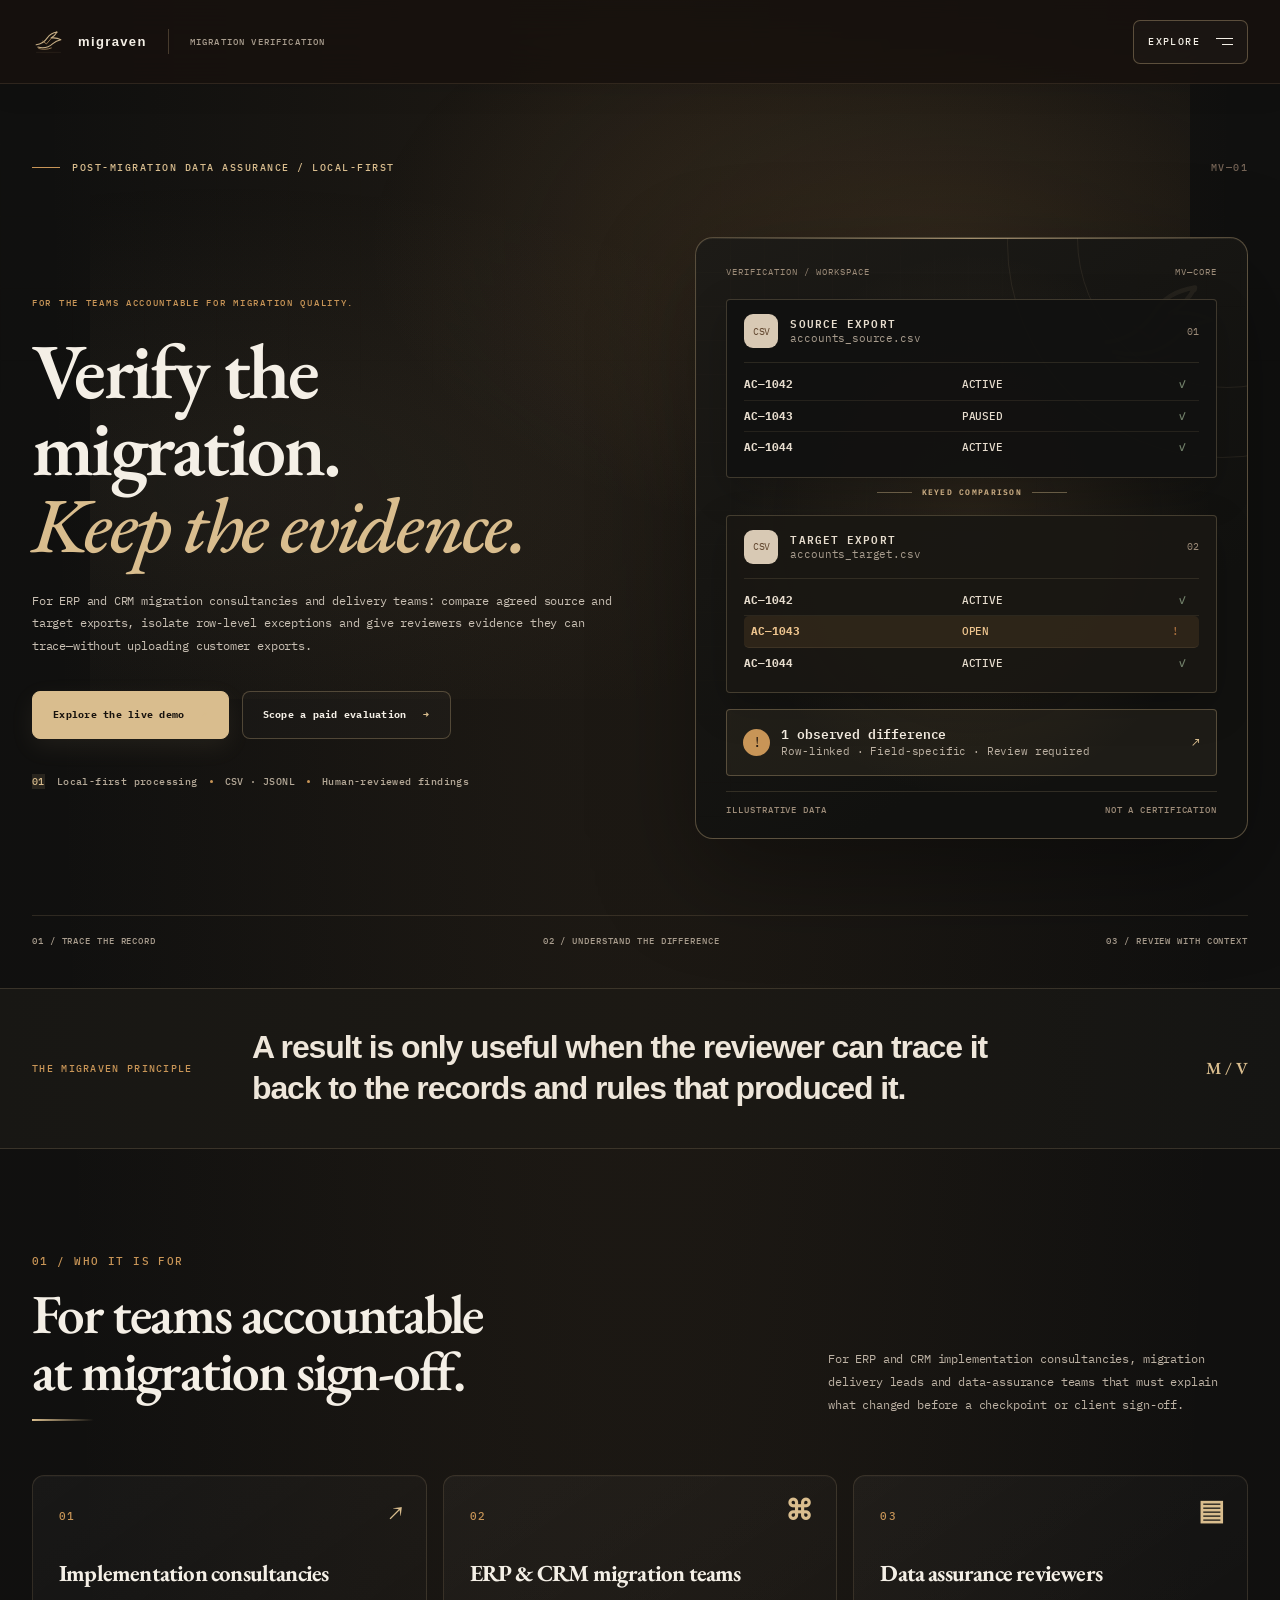
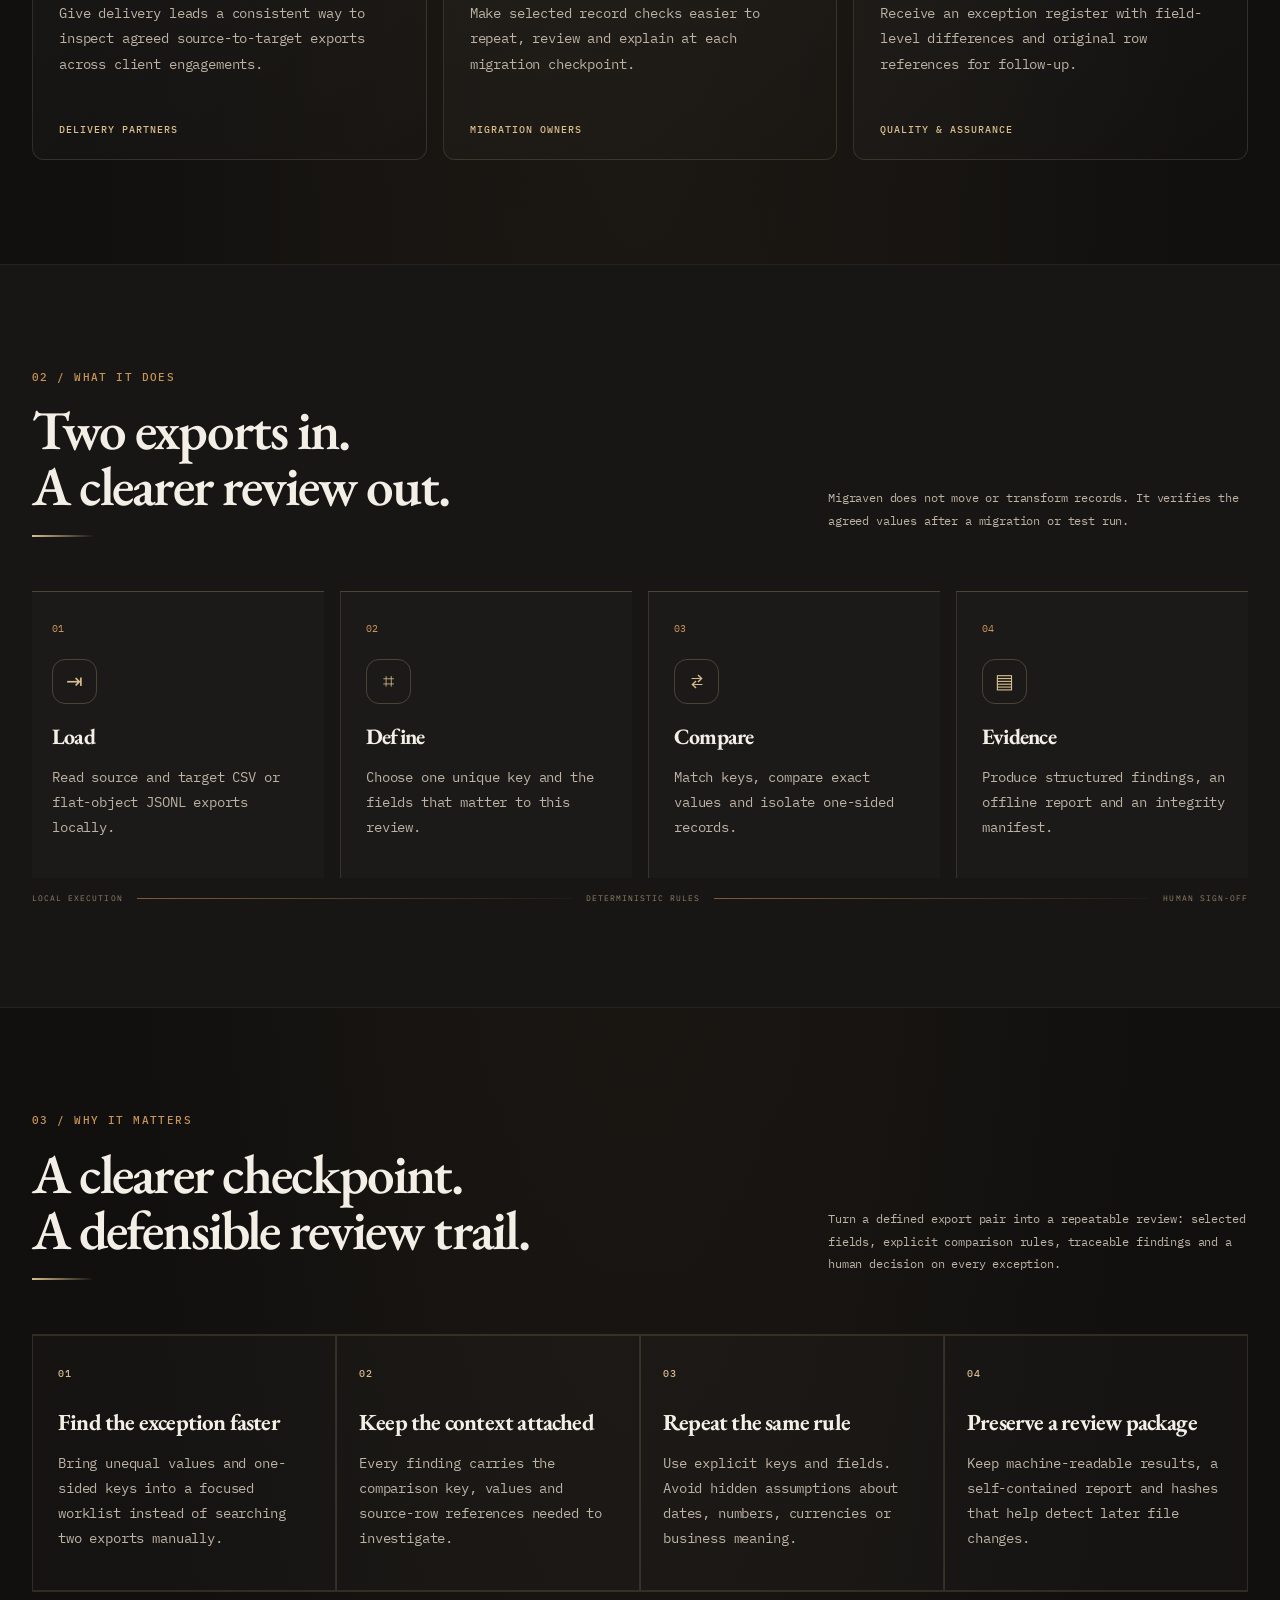
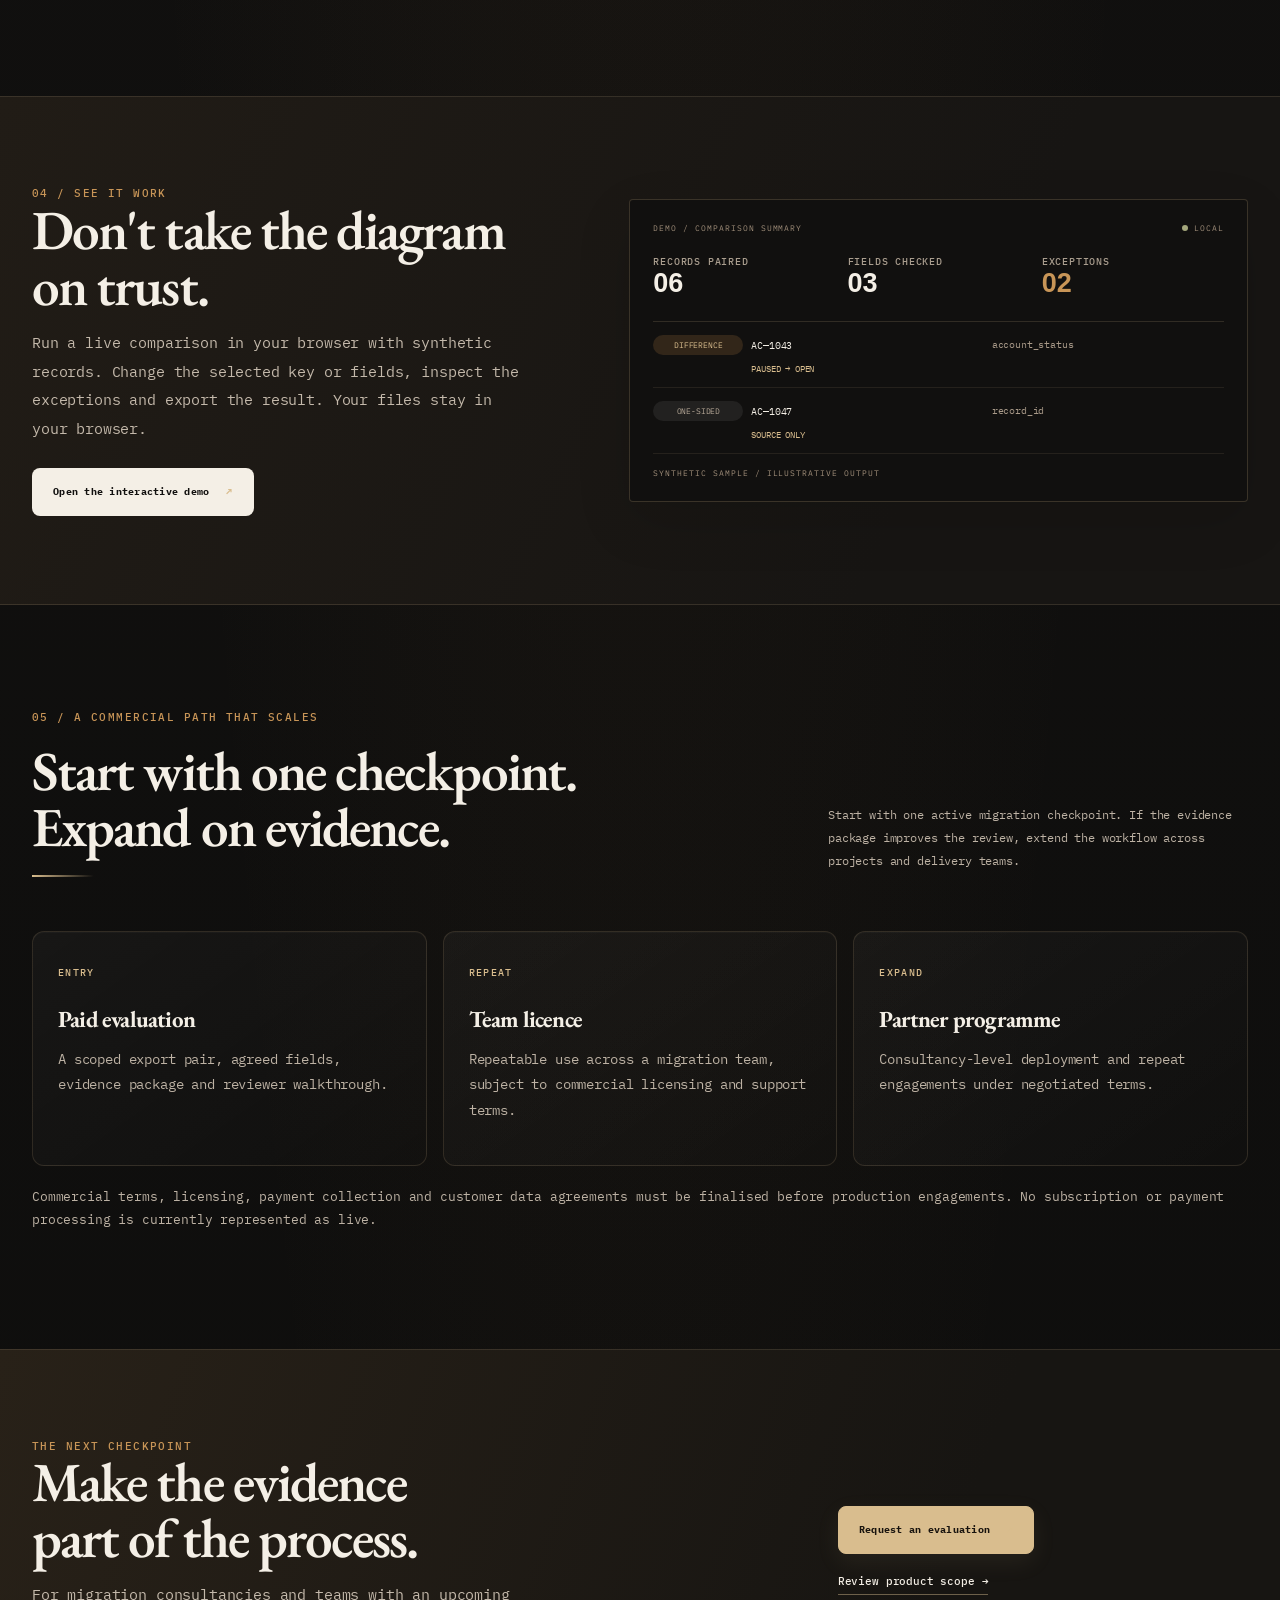
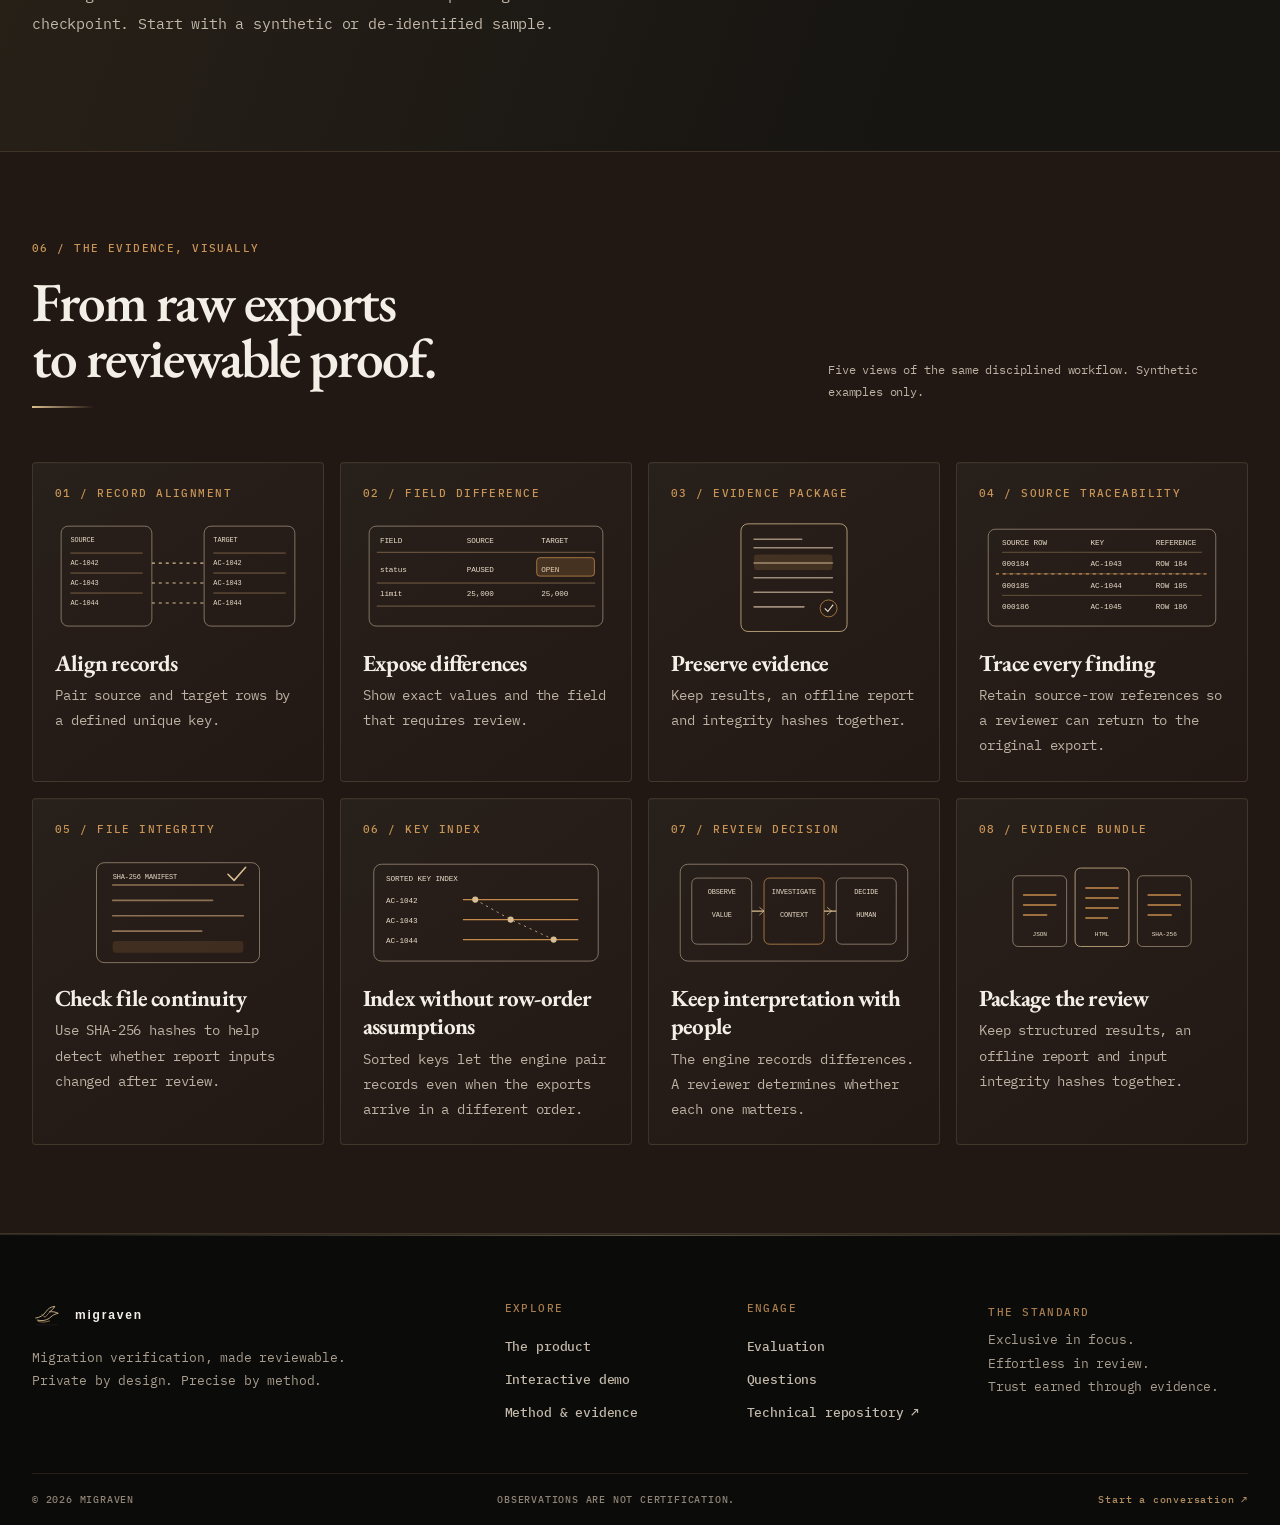
==== commit 14d57961: "Sharpen Migraven buyer positioning and evaluation CTA" ====
--- a/website/index.html
+++ b/website/index.html
@@ -16,14 +16,14 @@
 <div class="menu-bottom"><div class="menu-bottom-copy"><span>FOR MIGRATION DELIVERY TEAMS</span><strong>Make the evidence reviewable.</strong></div><a class="menu-cta" href="evaluation.html">Scope a paid evaluation <span>→</span></a></div>
 </nav></header>
 <main>
-<section class="hero wrap"><div class="hero-kicker"><span class="kicker-line"></span> POST-MIGRATION DATA ASSURANCE / LOCAL-FIRST <span class="kicker-index">MV—01</span></div><div class="hero-grid"><div class="hero-copy"><p class="eyebrow">FOR THE TEAMS ACCOUNTABLE FOR MIGRATION QUALITY.</p><h1>Know what changed.<br><span>Trace every difference.</span></h1><p class="hero-lede">Compare agreed source and target exports after a migration run. Give delivery leads a field-level exception register, original row references and a clear handoff for human review.</p><div class="hero-actions"><a class="button button-primary" href="demo.html">See the comparison work <span>↗</span></a><a class="button button-quiet" href="evaluation.html">Discuss an evaluation <span>→</span></a></div><div class="hero-trust"><span class="trust-mark">01</span><span>Local-first processing</span><i></i><span>CSV · JSONL</span><i></i><span>Human-reviewed findings</span></div></div>
+<section class="hero wrap"><div class="hero-kicker"><span class="kicker-line"></span> POST-MIGRATION DATA ASSURANCE / LOCAL-FIRST <span class="kicker-index">MV—01</span></div><div class="hero-grid"><div class="hero-copy"><p class="eyebrow">FOR THE TEAMS ACCOUNTABLE FOR MIGRATION QUALITY.</p><h1>Verify the migration.<br><span>Keep the evidence.</span></h1><p class="hero-lede">For ERP and CRM migration consultancies and delivery teams: compare agreed source and target exports, isolate row-level exceptions and give reviewers evidence they can trace—without uploading customer exports.</p><div class="hero-actions"><a class="button button-primary" href="demo.html">Explore the live demo <span>↗</span></a><a class="button button-quiet" href="evaluation.html">Scope a paid evaluation <span>→</span></a></div><div class="hero-trust"><span class="trust-mark">01</span><span>Local-first processing</span><i></i><span>CSV · JSONL</span><i></i><span>Human-reviewed findings</span></div></div>
 <div class="hero-visual" aria-label="Illustration of a source and target migration export comparison"><div class="visual-orbit orbit-one"></div><div class="visual-orbit orbit-two"></div><div class="visual-head"><span>VERIFICATION / WORKSPACE</span><span>MV—CORE</span></div><div class="flow-card source-card"><div class="flow-card-top"><span class="file-glyph">CSV</span><div><b>SOURCE EXPORT</b><small>accounts_source.csv</small></div><span class="tiny-state">01</span></div><div class="data-lines"><div><b>AC—1042</b><span>ACTIVE</span><em>✓</em></div><div><b>AC—1043</b><span>PAUSED</span><em>✓</em></div><div><b>AC—1044</b><span>ACTIVE</span><em>✓</em></div></div></div><div class="flow-bridge"><span></span><b>KEYED COMPARISON</b><span></span></div><div class="flow-card target-card"><div class="flow-card-top"><span class="file-glyph">CSV</span><div><b>TARGET EXPORT</b><small>accounts_target.csv</small></div><span class="tiny-state">02</span></div><div class="data-lines"><div><b>AC—1042</b><span>ACTIVE</span><em>✓</em></div><div class="data-alert"><b>AC—1043</b><span>OPEN</span><em>!</em></div><div><b>AC—1044</b><span>ACTIVE</span><em>✓</em></div></div></div><div class="visual-result"><span class="result-icon">!</span><div><b>1 observed difference</b><small>Row-linked · Field-specific · Review required</small></div><span class="result-arrow">↗</span></div><div class="visual-foot"><span>ILLUSTRATIVE DATA</span><span>NOT A CERTIFICATION</span></div><div class="raven-watermark">M</div></div></div><div class="hero-bottomline"><span>01 / TRACE THE RECORD</span><span>02 / UNDERSTAND THE DIFFERENCE</span><span>03 / REVIEW WITH CONTEXT</span></div></section>
 <section class="statement-band"><div class="wrap statement-inner"><span class="eyebrow">THE MIGRAVEN PRINCIPLE</span><p>A result is only useful when the reviewer can trace it back to the records and rules that produced it.</p><span class="statement-seal">M / V</span></div></section>
-<section class="section wrap" id="who"><div class="section-head"><div><span class="eyebrow">01 / WHO IT IS FOR</span><h2>Built for the people<br>answerable for the move.</h2></div><p>For ERP and CRM implementation consultancies, migration delivery leads and data-assurance teams that must explain what changed before a checkpoint or client sign-off.</p></div><div class="audience-grid"><article class="audience-card"><span class="card-index">01</span><div class="audience-symbol">↗</div><h3>Implementation consultancies</h3><p>Give delivery leads a consistent way to inspect agreed source-to-target exports across client engagements.</p><span class="audience-tag">DELIVERY PARTNERS</span></article><article class="audience-card"><span class="card-index">02</span><div class="audience-symbol">⌘</div><h3>ERP & CRM migration teams</h3><p>Make selected record checks easier to repeat, review and explain at each migration checkpoint.</p><span class="audience-tag">MIGRATION OWNERS</span></article><article class="audience-card"><span class="card-index">03</span><div class="audience-symbol">▤</div><h3>Data assurance reviewers</h3><p>Receive an exception register with field-level differences and original row references for follow-up.</p><span class="audience-tag">QUALITY & ASSURANCE</span></article></div></section>
+<section class="section wrap" id="who"><div class="section-head"><div><span class="eyebrow">01 / WHO IT IS FOR</span><h2>For teams accountable<br>at migration sign-off.</h2></div><p>For ERP and CRM implementation consultancies, migration delivery leads and data-assurance teams that must explain what changed before a checkpoint or client sign-off.</p></div><div class="audience-grid"><article class="audience-card"><span class="card-index">01</span><div class="audience-symbol">↗</div><h3>Implementation consultancies</h3><p>Give delivery leads a consistent way to inspect agreed source-to-target exports across client engagements.</p><span class="audience-tag">DELIVERY PARTNERS</span></article><article class="audience-card"><span class="card-index">02</span><div class="audience-symbol">⌘</div><h3>ERP & CRM migration teams</h3><p>Make selected record checks easier to repeat, review and explain at each migration checkpoint.</p><span class="audience-tag">MIGRATION OWNERS</span></article><article class="audience-card"><span class="card-index">03</span><div class="audience-symbol">▤</div><h3>Data assurance reviewers</h3><p>Receive an exception register with field-level differences and original row references for follow-up.</p><span class="audience-tag">QUALITY & ASSURANCE</span></article></div></section>
 <section class="section section-alt"><div class="wrap"><div class="section-head"><div><span class="eyebrow">02 / WHAT IT DOES</span><h2>Two exports in.<br>A clearer review out.</h2></div><p>Migraven does not move or transform records. It verifies the agreed values after a migration or test run.</p></div><div class="workflow"><div class="workflow-step"><span>01</span><div class="workflow-icon">⇥</div><h3>Load</h3><p>Read source and target CSV or flat-object JSONL exports locally.</p></div><div class="workflow-step"><span>02</span><div class="workflow-icon">⌗</div><h3>Define</h3><p>Choose one unique key and the fields that matter to this review.</p></div><div class="workflow-step"><span>03</span><div class="workflow-icon">⇄</div><h3>Compare</h3><p>Match keys, compare exact values and isolate one-sided records.</p></div><div class="workflow-step"><span>04</span><div class="workflow-icon">▤</div><h3>Evidence</h3><p>Produce structured findings, an offline report and an integrity manifest.</p></div></div><div class="workflow-rail"><span>LOCAL EXECUTION</span><span class="rail-line"></span><span>DETERMINISTIC RULES</span><span class="rail-line"></span><span>HUMAN SIGN-OFF</span></div></div></section>
-<section class="section wrap"><div class="section-head"><div><span class="eyebrow">03 / WHY IT MATTERS</span><h2>Less hunting.<br>More accountable review.</h2></div><p>Turn a defined export pair into a repeatable review: selected fields, explicit comparison rules, traceable findings and a human decision on every exception.</p></div><div class="benefit-grid"><article><span>01</span><h3>Find the exception faster</h3><p>Bring unequal values and one-sided keys into a focused worklist instead of searching two exports manually.</p></article><article><span>02</span><h3>Keep the context attached</h3><p>Every finding carries the comparison key, values and source-row references needed to investigate.</p></article><article><span>03</span><h3>Repeat the same rule</h3><p>Use explicit keys and fields. Avoid hidden assumptions about dates, numbers, currencies or business meaning.</p></article><article><span>04</span><h3>Preserve a review package</h3><p>Keep machine-readable results, a self-contained report and hashes that help detect later file changes.</p></article></div></section>
+<section class="section wrap"><div class="section-head"><div><span class="eyebrow">03 / WHY IT MATTERS</span><h2>A clearer checkpoint.<br>A defensible review trail.</h2></div><p>Turn a defined export pair into a repeatable review: selected fields, explicit comparison rules, traceable findings and a human decision on every exception.</p></div><div class="benefit-grid"><article><span>01</span><h3>Find the exception faster</h3><p>Bring unequal values and one-sided keys into a focused worklist instead of searching two exports manually.</p></article><article><span>02</span><h3>Keep the context attached</h3><p>Every finding carries the comparison key, values and source-row references needed to investigate.</p></article><article><span>03</span><h3>Repeat the same rule</h3><p>Use explicit keys and fields. Avoid hidden assumptions about dates, numbers, currencies or business meaning.</p></article><article><span>04</span><h3>Preserve a review package</h3><p>Keep machine-readable results, a self-contained report and hashes that help detect later file changes.</p></article></div></section>
 <section class="demo-teaser"><div class="wrap demo-teaser-grid"><div><span class="eyebrow eyebrow-light">04 / SEE IT WORK</span><h2>Don't take the diagram<br>on trust.</h2><p>Run a live comparison in your browser with synthetic records. Change the selected key or fields, inspect the exceptions and export the result. Your files stay in your browser.</p><a class="button button-light" href="demo.html">Open the interactive demo <span>↗</span></a></div><div class="mini-report"><div class="mini-report-top"><span>DEMO / COMPARISON SUMMARY</span><span class="live-dot">LOCAL</span></div><div class="mini-stat-row"><div><small>RECORDS PAIRED</small><b>06</b></div><div><small>FIELDS CHECKED</small><b>03</b></div><div><small>EXCEPTIONS</small><b class="amber-text">02</b></div></div><div class="mini-finding"><span class="finding-pill">DIFFERENCE</span><b>AC—1043</b><span>account_status</span><strong>PAUSED → OPEN</strong></div><div class="mini-finding"><span class="finding-pill finding-muted">ONE-SIDED</span><b>AC—1047</b><span>record_id</span><strong>SOURCE ONLY</strong></div><div class="mini-report-bottom">SYNTHETIC SAMPLE / ILLUSTRATIVE OUTPUT</div></div></div></section>
-<section class="section wrap commercial"><div class="section-head"><div><span class="eyebrow">05 / A COMMERCIAL PATH THAT SCALES</span><h2>Prove the workflow.<br>Then standardise it.</h2></div><p>Start with one active migration checkpoint. If the evidence package improves the review, extend the workflow across projects and delivery teams.</p></div><div class="commercial-grid"><article><span>ENTRY</span><h3>Paid evaluation</h3><p>A scoped export pair, agreed fields, evidence package and reviewer walkthrough.</p></article><article><span>REPEAT</span><h3>Team licence</h3><p>Repeatable use across a migration team, subject to commercial licensing and support terms.</p></article><article><span>EXPAND</span><h3>Partner programme</h3><p>Consultancy-level deployment and repeat engagements under negotiated terms.</p></article></div><p class="commercial-note">Commercial terms, licensing, payment collection and customer data agreements must be finalised before production engagements. No subscription or payment processing is currently represented as live.</p></section>
+<section class="section wrap commercial"><div class="section-head"><div><span class="eyebrow">05 / A COMMERCIAL PATH THAT SCALES</span><h2>Start with one checkpoint.<br>Expand on evidence.</h2></div><p>Start with one active migration checkpoint. If the evidence package improves the review, extend the workflow across projects and delivery teams.</p></div><div class="commercial-grid"><article><span>ENTRY</span><h3>Paid evaluation</h3><p>A scoped export pair, agreed fields, evidence package and reviewer walkthrough.</p></article><article><span>REPEAT</span><h3>Team licence</h3><p>Repeatable use across a migration team, subject to commercial licensing and support terms.</p></article><article><span>EXPAND</span><h3>Partner programme</h3><p>Consultancy-level deployment and repeat engagements under negotiated terms.</p></article></div><p class="commercial-note">Commercial terms, licensing, payment collection and customer data agreements must be finalised before production engagements. No subscription or payment processing is currently represented as live.</p></section>
 <section class="closing-band"><div class="wrap closing-inner"><div><span class="eyebrow eyebrow-light">THE NEXT CHECKPOINT</span><h2>Make the evidence<br>part of the process.</h2><p>For migration consultancies and teams with an upcoming checkpoint. Start with a synthetic or de-identified sample.</p></div><div class="closing-actions"><a class="button button-primary" href="evaluation.html">Request an evaluation <span>↗</span></a><a class="text-link text-link-light" href="product.html">Review product scope →</a></div></div></section>
 <section class="illustration-section"><div class="wrap"><div class="section-head"><div><span class="eyebrow">06 / THE EVIDENCE, VISUALLY</span><h2>From raw exports<br>to reviewable proof.</h2></div><p>Five views of the same disciplined workflow. Synthetic examples only.</p></div><div class="illustration-grid"><article class="illustration-card visual-illustration"><span class="eyebrow">01 / RECORD ALIGNMENT</span><svg viewBox="0 0 320 150" fill="none"><rect x="8" y="8" width="118" height="130" rx="9" stroke="#9D8C79"/><rect x="194" y="8" width="118" height="130" rx="9" stroke="#9D8C79"/><g stroke="#8E7153"><path d="M20 43h94M20 69h94M20 95h94M206 43h94M206 69h94M206 95h94"/></g><g fill="#E9DDC9" font-size="9" font-family="monospace"><text x="20" y="29">SOURCE</text><text x="206" y="29">TARGET</text><text x="20" y="59">AC-1042</text><text x="20" y="85">AC-1043</text><text x="20" y="111">AC-1044</text><text x="206" y="59">AC-1042</text><text x="206" y="85">AC-1043</text><text x="206" y="111">AC-1044</text></g><path class="trace-line" d="M126 56h68M126 82h68M126 108h68" stroke="#D7BD91" stroke-width="1.5"/></svg><h3>Align records</h3><p>Pair source and target rows by a defined unique key.</p></article><article class="illustration-card visual-illustration"><span class="eyebrow">02 / FIELD DIFFERENCE</span><svg viewBox="0 0 320 150" fill="none"><rect x="8" y="8" width="304" height="130" rx="9" stroke="#9D8C79"/><path d="M18 42h284M18 82h284M18 112h284" stroke="#8E7153"/><g fill="#E9DDC9" font-family="monospace" font-size="10"><text x="22" y="30">FIELD</text><text x="135" y="30">SOURCE</text><text x="232" y="30">TARGET</text><text x="22" y="67">status</text><text x="135" y="67">PAUSED</text><text x="232" y="67">OPEN</text><text x="22" y="99">limit</text><text x="135" y="99">25,000</text><text x="232" y="99">25,000</text></g><rect x="226" y="49" width="75" height="24" rx="4" fill="#C58B4C" fill-opacity=".2" stroke="#C58B4C"/></svg><h3>Expose differences</h3><p>Show exact values and the field that requires review.</p></article><article class="illustration-card visual-illustration"><span class="eyebrow">03 / EVIDENCE PACKAGE</span><svg viewBox="0 0 320 150" fill="none"><rect x="91" y="5" width="138" height="140" rx="9" stroke="#D7BD91"/><path d="M108 25h62M108 36h102M108 56h102M108 75h102M108 94h102M108 113h65" stroke="#9D8C79" stroke-width="2" stroke-linecap="round"/><rect x="108" y="45" width="102" height="20" rx="4" fill="#C58B4C" fill-opacity=".18"/><circle cx="205" cy="115" r="11" stroke="#C58B4C"/><path d="m200 115 4 4 7-9" stroke="#E9DDC9" stroke-width="1.5"/></svg><h3>Preserve evidence</h3><p>Keep results, an offline report and integrity hashes together.</p></article><article class="illustration-card visual-illustration"><span class="eyebrow">04 / SOURCE TRACEABILITY</span><svg viewBox="0 0 320 150" fill="none"><rect x="12" y="12" width="296" height="126" rx="9" stroke="#9D8C79"/><path d="M30 42h260M30 70h260M30 98h260" stroke="#8E7153" stroke-opacity=".8"/><g fill="#E9DDC9" font-family="monospace" font-size="10"><text x="30" y="32">SOURCE ROW</text><text x="145" y="32">KEY</text><text x="230" y="32">REFERENCE</text><text x="30" y="60">000184</text><text x="145" y="60">AC-1043</text><text x="230" y="60">ROW 184</text><text x="30" y="88">000185</text><text x="145" y="88">AC-1044</text><text x="230" y="88">ROW 185</text><text x="30" y="116">000186</text><text x="145" y="116">AC-1045</text><text x="230" y="116">ROW 186</text></g><path d="M22 70h276" stroke="#C58B4C" stroke-width="1.5" stroke-dasharray="4 5"/></svg><h3>Trace every finding</h3><p>Retain source-row references so a reviewer can return to the original export.</p></article><article class="illustration-card visual-illustration"><span class="eyebrow">05 / FILE INTEGRITY</span><svg viewBox="0 0 320 150" fill="none"><rect x="54" y="10" width="212" height="130" rx="10" stroke="#9D8C79"/><path d="M75 39h170M75 59h130M75 79h170M75 99h116" stroke="#8E7153" stroke-width="2" stroke-linecap="round"/><rect x="75" y="112" width="170" height="15" rx="4" fill="#C58B4C" fill-opacity=".16"/><path d="m225 25 8 8 15-17" stroke="#D7BD91" stroke-width="2" stroke-linecap="round" stroke-linejoin="round"/><text x="75" y="31" fill="#E9DDC9" font-family="monospace" font-size="9">SHA-256 MANIFEST</text></svg><h3>Check file continuity</h3><p>Use SHA-256 hashes to help detect whether report inputs changed after review.</p></article><article class="illustration-card visual-illustration"><span class="eyebrow">06 / KEY INDEX</span><svg viewBox="0 0 320 150" fill="none"><rect x="14" y="12" width="292" height="126" rx="10" stroke="#9D8C79"/><g fill="#E9DDC9" font-family="monospace" font-size="10"><text x="30" y="34">SORTED KEY INDEX</text><text x="30" y="62">AC-1042</text><text x="30" y="88">AC-1043</text><text x="30" y="114">AC-1044</text></g><g stroke="#C58B4C" stroke-width="1.5"><path d="M130 58h150M130 84h150M130 110h150"/></g><g fill="#D7BD91"><circle cx="146" cy="58" r="4"/><circle cx="192" cy="84" r="4"/><circle cx="248" cy="110" r="4"/></g><path d="M146 58 192 84 248 110" stroke="#D7BD91" stroke-dasharray="3 5"/></svg><h3>Index without row-order assumptions</h3><p>Sorted keys let the engine pair records even when the exports arrive in a different order.</p></article><article class="illustration-card visual-illustration"><span class="eyebrow">07 / REVIEW DECISION</span><svg viewBox="0 0 320 150" fill="none"><rect x="12" y="12" width="296" height="126" rx="10" stroke="#9D8C79"/><rect x="27" y="30" width="78" height="86" rx="7" stroke="#9D8C79"/><rect x="121" y="30" width="78" height="86" rx="7" stroke="#C58B4C"/><rect x="215" y="30" width="78" height="86" rx="7" stroke="#9D8C79"/><g fill="#E9DDC9" font-family="monospace" font-size="9" text-anchor="middle"><text x="66" y="51">OBSERVE</text><text x="160" y="51">INVESTIGATE</text><text x="254" y="51">DECIDE</text><text x="66" y="81">VALUE</text><text x="160" y="81">CONTEXT</text><text x="254" y="81">HUMAN</text></g><path d="M105 73h16m78 0h16" stroke="#D7BD91" stroke-width="1.5"/><path d="m115 68 6 5-6 5m88-10 6 5-6 5" stroke="#D7BD91"/></svg><h3>Keep interpretation with people</h3><p>The engine records differences. A reviewer determines whether each one matters.</p></article><article class="illustration-card visual-illustration"><span class="eyebrow">08 / EVIDENCE BUNDLE</span><svg viewBox="0 0 320 150" fill="none"><rect x="44" y="27" width="70" height="92" rx="7" stroke="#9D8C79"/><rect x="125" y="17" width="70" height="102" rx="7" stroke="#D7BD91"/><rect x="206" y="27" width="70" height="92" rx="7" stroke="#9D8C79"/><g stroke="#C58B4C" stroke-width="2" stroke-linecap="round"><path d="M58 52h42M58 65h42M58 78h30M139 43h42M139 56h42M139 69h42M139 82h28M220 52h42M220 65h42M220 78h30"/></g><g fill="#E9DDC9" font-family="monospace" font-size="8" text-anchor="middle"><text x="79" y="105">JSON</text><text x="160" y="105">HTML</text><text x="241" y="105">SHA-256</text></g></svg><h3>Package the review</h3><p>Keep structured results, an offline report and input integrity hashes together.</p></article></div></div></section></main>
 <footer class="site-footer"><div class="wrap footer-main"><div class="footer-brand-block"><a class="brand footer-brand" href="index.html"><img src="assets/mark.svg" alt=""><span class="brand-word">migraven</span></a><p>Migration verification, made reviewable.<br>Private by design. Precise by method.</p></div><div class="footer-column"><span class="footer-label">EXPLORE</span><a href="product.html">The product</a><a href="demo.html">Interactive demo</a><a href="method.html">Method & evidence</a></div><div class="footer-column"><span class="footer-label">ENGAGE</span><a href="evaluation.html">Evaluation</a><a href="faq.html">Questions</a><a href="https://github.com/DT-09/Migraven">Technical repository ↗</a></div><div class="footer-note"><span class="footer-label">THE STANDARD</span><p>Exclusive in focus.<br>Effortless in review.<br>Trust earned through evidence.</p></div></div><div class="wrap footer-bottom"><span>© 2026 MIGRAVEN</span><span>OBSERVATIONS ARE NOT CERTIFICATION.</span><a href="evaluation.html">Start a conversation ↗</a></div></footer></body></html>
--- a/website/assets/site.css
+++ b/website/assets/site.css
@@ -1,4 +1,5 @@
-:root{--espresso:#17110e;--espresso-2:#211813;--walnut:#30231b;--mocha:#49362a;--taupe:#9d8c79;--khaki:#aaa184;--ivory:#f1eadf;--paper:#e8dfd2;--champagne:#d7bd91;--amber:#c58b4c;--caramel:#a96f3d;--line:rgba(215,189,145,.19);--muted:#b8aa99;--serif:'Cormorant Garamond',Georgia,serif;--sans:'DM Sans',Arial,sans-serif;--mono:'DM Mono',monospace;--display:'Syncopate',sans-serif}
+@import url('https://fonts.googleapis.com/css2?family=EB+Garamond:wght@400;500;600;700&family=IBM+Plex+Mono:wght@400;500;600&family=Syncopate:wght@700&display=swap');
+:root{--espresso:#17110e;--espresso-2:#211813;--walnut:#30231b;--mocha:#49362a;--taupe:#9d8c79;--khaki:#aaa184;--ivory:#f1eadf;--paper:#e8dfd2;--champagne:#d7bd91;--amber:#c58b4c;--caramel:#a96f3d;--line:rgba(215,189,145,.19);--muted:#b8aa99;--serif:'Cormorant Garamond',Georgia,serif;--sans:'Manrope',Arial,sans-serif;--mono:'IBM Plex Mono',monospace;--display:'Syncopate',sans-serif}
 *{box-sizing:border-box}html{scroll-behavior:smooth;scroll-padding-top:100px}body{margin:0;background:var(--espresso);color:var(--ivory);font:15px/1.7 var(--sans);-webkit-font-smoothing:antialiased}a{color:inherit;text-decoration:none}button,input,select,textarea{font:inherit}button,a{-webkit-tap-highlight-color:transparent}.wrap{width:min(1200px,calc(100% - 56px));margin-inline:auto}.site-header{height:78px;padding:0 max(28px,calc((100vw - 1200px)/2));display:flex;align-items:center;justify-content:space-between;gap:24px;position:sticky;top:0;z-index:20;background:rgba(23,17,14,.78);border-bottom:1px solid rgba(215,189,145,.13);backdrop-filter:blur(20px) saturate(130%)}.brand{display:flex;align-items:center;gap:11px;white-space:nowrap}.brand img{width:35px;height:35px}.brand-word{font:700 13px var(--display);letter-spacing:.12em;color:var(--ivory)}.brand-divider{height:23px;width:1px;background:var(--line);margin-inline:5px}.brand-caption{font:9px var(--mono);letter-spacing:.1em;color:var(--taupe)}.site-nav{display:flex;align-items:center;gap:25px;color:#c3b5a5;font-size:12px}.site-nav a{transition:color .25s ease,opacity .25s ease}.site-nav a:hover,.site-nav a[aria-current=page]{color:var(--champagne)}.site-nav a[aria-current=page]:not(.nav-cta){text-decoration:underline;text-decoration-color:var(--amber);text-underline-offset:8px}.nav-cta{border:1px solid rgba(215,189,145,.48);border-radius:999px;padding:10px 16px;color:var(--ivory)}.nav-cta span,.button span{color:var(--champagne);margin-left:9px}.menu-toggle{display:none;border:1px solid var(--line);border-radius:999px;background:transparent;color:var(--ivory);padding:9px 14px;font:11px var(--mono)}
 .hero{padding-top:57px;padding-bottom:30px}.hero-kicker{display:flex;align-items:center;gap:12px;color:var(--champagne);font:10px var(--mono);letter-spacing:.14em}.kicker-line{width:28px;height:1px;background:var(--amber)}.kicker-index{margin-left:auto;color:#756456}.hero-grid{display:grid;grid-template-columns:1.05fr .95fr;gap:58px;align-items:center;padding:48px 0 58px}.eyebrow{display:block;color:var(--amber);font:10px var(--mono);letter-spacing:.15em}.hero-copy h1,.page-hero h1{font:700 clamp(39px,5.2vw,68px)/1.23 var(--display);letter-spacing:-.055em;margin:19px 0 25px;color:var(--ivory)}.hero-copy h1 span,.page-hero h1 span{color:var(--champagne)}.hero-lede{max-width:555px;color:#c2b4a4;font-size:17px;line-height:1.8}.hero-actions,.page-hero-actions{display:flex;align-items:center;gap:14px;flex-wrap:wrap;margin-top:30px}.button{display:inline-flex;align-items:center;justify-content:center;gap:8px;border-radius:999px;padding:14px 20px;font-size:12px;font-weight:600;letter-spacing:.015em;border:1px solid transparent;cursor:pointer;transition:transform .25s ease,background .25s ease,border-color .25s ease,color .25s ease,box-shadow .25s ease}.button:hover{transform:translateY(-3px);box-shadow:0 12px 30px rgba(0,0,0,.2)}.button-primary{background:var(--champagne);color:#21170f}.button-primary:hover{background:#e6d1ad}.button-quiet{border-color:var(--line);color:var(--ivory);background:rgba(255,255,255,.025)}.button-quiet:hover,.button-outline:hover{border-color:var(--champagne);background:rgba(215,189,145,.08)}.button-outline{border-color:rgba(215,189,145,.28);background:transparent;color:var(--ivory)}.button-light{background:var(--ivory);color:var(--espresso)}.button-light:hover{background:var(--champagne)}.text-link{font-size:12px;color:var(--champagne);border-bottom:1px solid rgba(215,189,145,.45);padding-bottom:5px}.hero-trust{display:flex;align-items:center;gap:12px;flex-wrap:wrap;margin-top:35px;color:#a89988;font:9px var(--mono);letter-spacing:.05em}.trust-mark{color:var(--amber)}.hero-trust i{width:3px;height:3px;background:var(--amber);border-radius:50%}
 .hero-visual{min-height:520px;position:relative;padding:27px 30px 20px;background:radial-gradient(ellipse at 60% 38%,rgba(156,108,65,.19),transparent 58%),linear-gradient(145deg,#2b2019,#1d1511 68%);border:1px solid rgba(215,189,145,.22);border-radius:24px;overflow:hidden;box-shadow:0 24px 70px rgba(0,0,0,.22)}.visual-orbit{position:absolute;border:1px solid rgba(215,189,145,.09);border-radius:50%;pointer-events:none}.orbit-one{width:430px;height:430px;right:-190px;top:-210px}.orbit-two{width:300px;height:300px;right:-130px;top:-150px}.visual-head,.visual-foot{display:flex;justify-content:space-between;color:#9d8c79;font:9px var(--mono);letter-spacing:.11em}.flow-card{position:relative;z-index:1;background:rgba(241,234,223,.96);color:#30231b;border:1px solid rgba(255,255,255,.25);border-radius:13px;padding:14px 17px;margin-top:22px;box-shadow:0 12px 35px rgba(0,0,0,.16)}.target-card{margin-top:8px;background:#e9dfd1}.flow-card-top{display:flex;align-items:center;gap:12px;border-bottom:1px solid rgba(48,35,27,.13);padding-bottom:10px}.file-glyph{display:grid;place-items:center;width:34px;height:34px;border-radius:9px;background:#d8c9b4;color:#61462e;font:10px var(--mono)}.flow-card-top div{display:grid;line-height:1.4}.flow-card-top b{font:10px var(--mono);letter-spacing:.08em}.flow-card-top small{color:#8d7b68;font-size:10px}.tiny-state{margin-left:auto;color:#9d8c79;font:10px var(--mono)}.data-lines{padding-top:6px}.data-lines>div{display:grid;grid-template-columns:1fr 1fr 20px;gap:8px;padding:7px 0;border-bottom:1px solid rgba(48,35,27,.09);font:10px var(--mono);color:#655442}.data-lines>div:last-child{border:0}.data-lines em{font-style:normal;color:#71806a}.data-lines .data-alert{color:#89572e;background:rgba(197,139,76,.12);padding-inline:7px;border-radius:5px}.data-lines .data-alert em{color:#a96f3d}.flow-bridge{display:flex;align-items:center;justify-content:center;gap:10px;height:29px;color:#c3a77f;font:8px var(--mono);letter-spacing:.16em}.flow-bridge span{width:35px;height:1px;background:rgba(215,189,145,.4)}.visual-result{display:flex;align-items:center;gap:11px;margin-top:16px;padding:13px 14px;border:1px solid rgba(197,139,76,.42);border-radius:11px;background:rgba(197,139,76,.1)}.result-icon{display:grid;place-items:center;width:27px;height:27px;border-radius:50%;background:var(--amber);color:#20150e;font:14px var(--mono)}.visual-result div{display:grid;line-height:1.4}.visual-result b{font-size:11px;color:var(--ivory)}.visual-result small{font-size:9px;color:#aa9b89}.result-arrow{margin-left:auto;color:var(--champagne)}.visual-foot{margin-top:15px;padding-top:12px;border-top:1px solid var(--line);font-size:8px}.raven-watermark{position:absolute;right:24px;top:20px;color:rgba(215,189,145,.035);font:700 190px var(--display);pointer-events:none}.hero-bottomline{display:flex;justify-content:space-between;gap:18px;border-top:1px solid var(--line);padding-top:17px;color:#8d7d6b;font:9px var(--mono);letter-spacing:.09em}
@@ -647,3 +648,43 @@
   .hero-visual:after{animation:none}
   .menu-toggle-icon i{transition:none}
 }
+
+
+/* Migraven identity and buyer-facing refinement */
+.brand-word{font-size:12px;letter-spacing:.105em;text-transform:lowercase}
+.brand img{width:33px;height:33px;opacity:.92;transition:opacity .25s ease,transform .35s ease}
+.brand:hover img{opacity:1;transform:translateY(-1px) rotate(-3deg)}
+.site-header{background:rgba(23,17,14,.84);box-shadow:0 8px 28px rgba(0,0,0,.08)}
+.hero-copy h1,.page-hero h1{font-family:var(--sans);font-weight:700;letter-spacing:-.065em;line-height:1.06;font-size:clamp(42px,5.25vw,67px)}
+.hero-copy h1 span,.page-hero h1 span{font-weight:500}
+.hero-lede{max-width:590px;font-size:16px;line-height:1.82}
+.hero-visual{border-radius:18px}
+.audience-card,.commercial-grid article,.format-card,.deliverable-grid article{border-radius:12px}
+.button{border-radius:8px}
+.button-primary{box-shadow:0 8px 24px rgba(215,189,145,.08)}
+.button-primary:hover{box-shadow:0 12px 28px rgba(215,189,145,.16)}
+.site-nav{gap:22px}
+.site-nav>a{font-size:11px;letter-spacing:.015em}
+.menu-toggle{border-radius:7px}
+.request-panel{border-radius:13px}
+.request-form input,.request-form textarea{border-radius:6px}
+.request-form .button{width:100%;min-height:48px}
+.footer-brand .brand-word{font-size:12px}
+@media(max-width:760px){
+ .site-header{height:68px;padding-inline:20px}
+ .brand-caption,.brand-divider{display:none}
+ .brand img{width:31px;height:31px}
+ .hero{padding-top:38px}
+ .hero-grid{gap:34px;padding-top:34px}
+ .hero-copy h1,.page-hero h1{font-size:clamp(39px,10vw,56px)}
+ .hero-bottomline{font-size:8px;flex-wrap:wrap}
+ .statement-inner{grid-template-columns:1fr;gap:12px}
+ .statement-seal{display:none}
+}
+@media(prefers-reduced-motion:reduce){
+ *,*::before,*::after{scroll-behavior:auto!important;animation-duration:.01ms!important;animation-iteration-count:1!important;transition-duration:.01ms!important}
+}
+
+
+:root{--serif:'EB Garamond',Georgia,serif;--sans:'IBM Plex Mono',monospace;--mono:'IBM Plex Mono',monospace;--display:'Syncopate',sans-serif}
+body{font-family:var(--mono);font-size:13px;line-height:1.8} .brand-word{font-family:var(--display);font-size:13px;letter-spacing:.105em} h1,h2,h3,h4,h5,h6,.hero-copy h1,.page-hero h1,.section-head h2,.demo-teaser h2,.closing-inner h2,.command-section h2,.request-panel h2,.faq-section h2{font-family:var(--serif)!important;font-weight:600;letter-spacing:-.035em} .hero-copy h1,.page-hero h1{font-size:clamp(48px,6.1vw,82px);line-height:.99}.hero-copy h1 span,.page-hero h1 span{font-style:italic} .section-head h2,.demo-teaser h2,.closing-inner h2{font-size:clamp(37px,4.3vw,58px);line-height:1.02} p,.hero-lede,.section-head>p,.page-hero>p{font-family:var(--mono);font-size:12px;line-height:1.9} .eyebrow,.hero-kicker,.hero-trust,.workspace-label,.footer-label,.footer-bottom,.brand-caption,.menu-topline,.menu-link-index,.menu-link-arrow,.button,.text-link,.file-status,.file-name,.step-number,.summary-cards small,.findings-table th,.result-status,.status-chip,.privacy-tag,.result-footnote,.filter-label,.form-feedback,.request-form label,.request-form small{font-family:var(--mono)} .raven-watermark,.statement-seal{font-family:var(--serif)} .site-nav{font-family:var(--mono);font-size:11px} .button{font-size:10px} .demo-inspector{display:grid;grid-template-columns:1fr 1fr;gap:18px;margin-top:18px}.demo-inspector-card{padding:20px 22px;border:1px solid var(--line);border-radius:12px;background:rgba(255,255,255,.025);min-width:0}.demo-inspector-card h3{margin:5px 0 14px;font:600 24px var(--serif);color:var(--ivory)}.demo-inspector-kicker{font:9px var(--mono);letter-spacing:.13em;color:var(--amber)}.demo-detail-value{padding:10px 12px;border:1px solid rgba(215,189,145,.16);border-radius:7px;background:rgba(0,0,0,.14)}.demo-detail-value strong{display:block;color:var(--champagne);font:10px var(--mono);margin-bottom:4px}.demo-detail-value p{margin:0;color:#c1b2a0;font:10px/1.7 var(--mono);overflow-wrap:anywhere}.findings-table tbody tr{cursor:pointer;transition:background .18s ease}.findings-table tbody tr:hover,.findings-table tbody tr.is-selected{background:rgba(215,189,145,.09)}.demo-visual-bar{display:grid;grid-template-columns:repeat(3,1fr);gap:9px;margin-top:12px}.demo-visual-bar div{padding:12px;border:1px solid rgba(215,189,145,.14);border-radius:8px;background:rgba(0,0,0,.12)}.demo-visual-bar span{display:block;color:#a18e79;font:8px var(--mono)}.demo-visual-bar b{display:block;margin-top:7px;color:var(--ivory);font:600 22px var(--serif)}.demo-visual-bar i{display:block;height:3px;margin-top:8px;background:rgba(215,189,145,.12);border-radius:9px;overflow:hidden}.demo-visual-bar em{display:block;height:100%;background:var(--amber);border-radius:9px}.demo-sample-actions{display:flex;gap:8px;flex-wrap:wrap;margin:0 0 14px}.demo-sample-actions button{font:9px var(--mono);padding:9px 12px}@media(max-width:760px){.demo-inspector{grid-template-columns:1fr}.hero-copy h1,.page-hero h1{font-size:clamp(43px,12vw,64px)}}
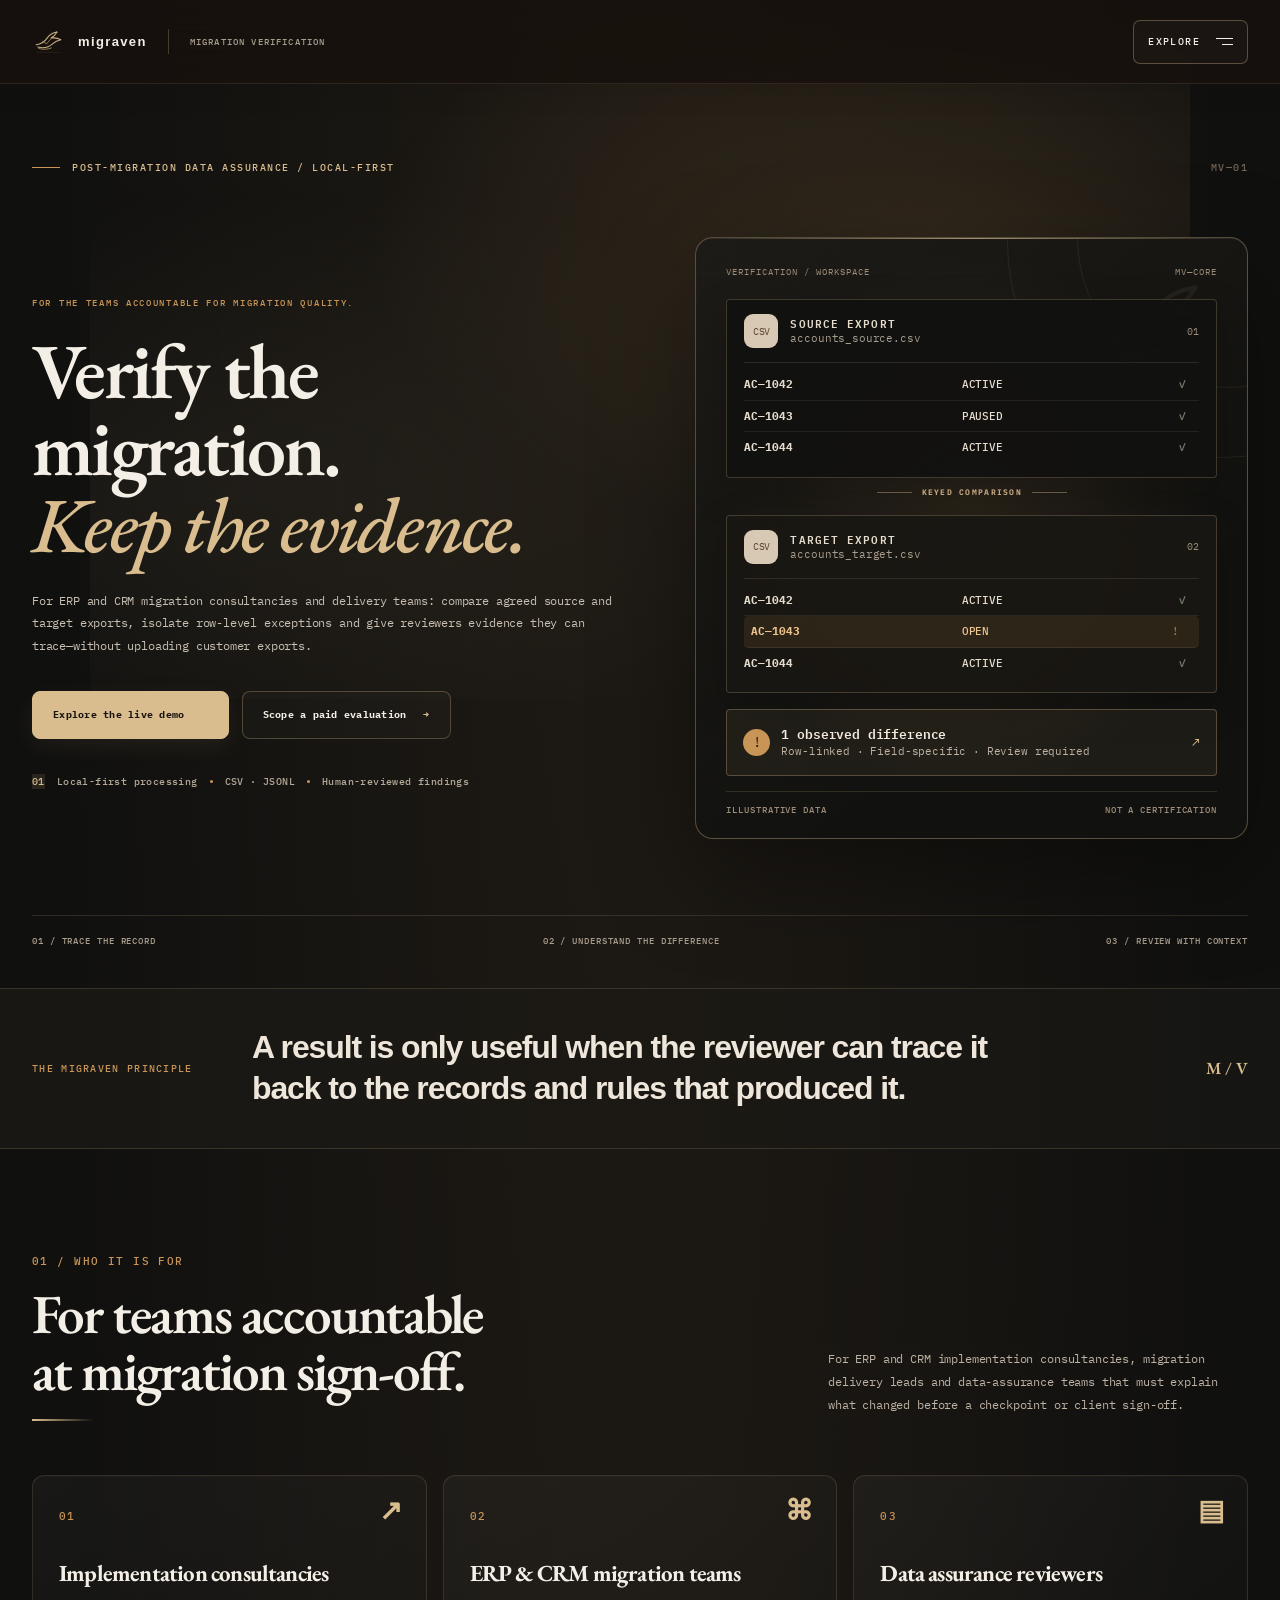
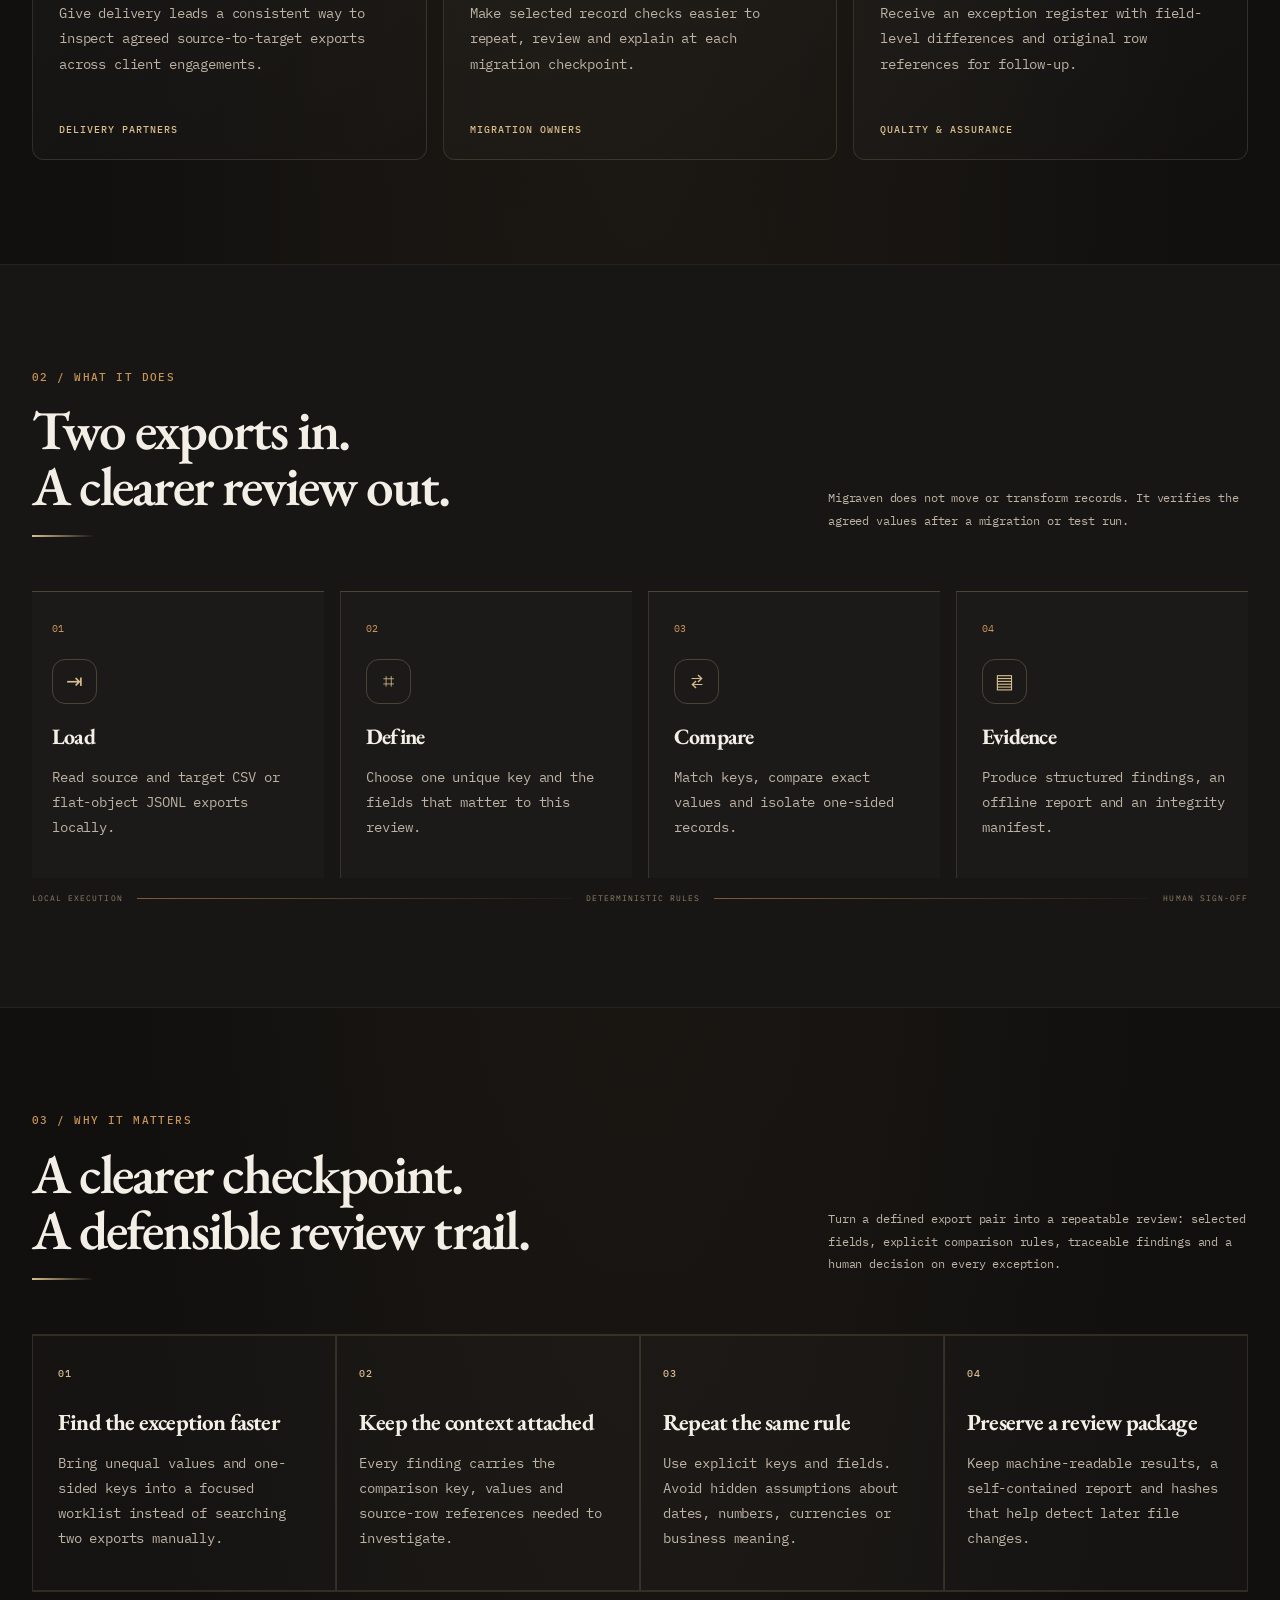
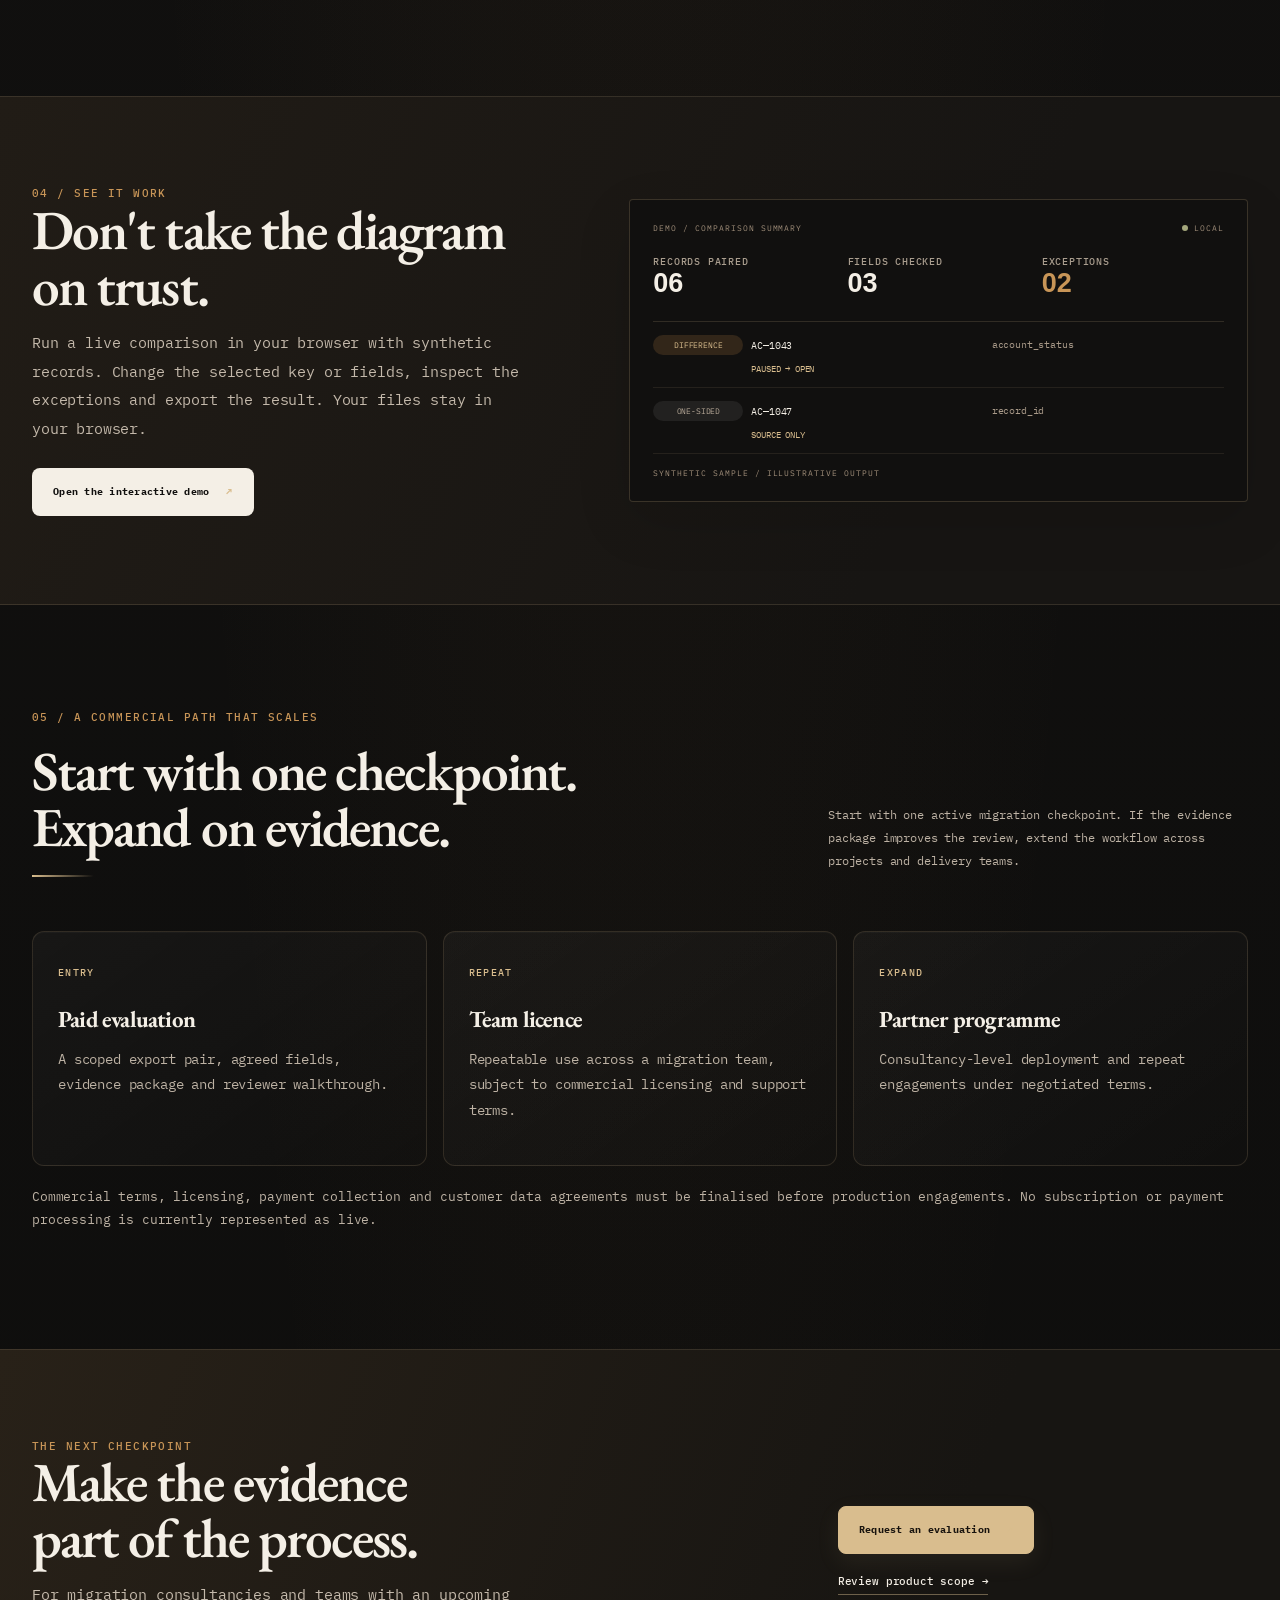
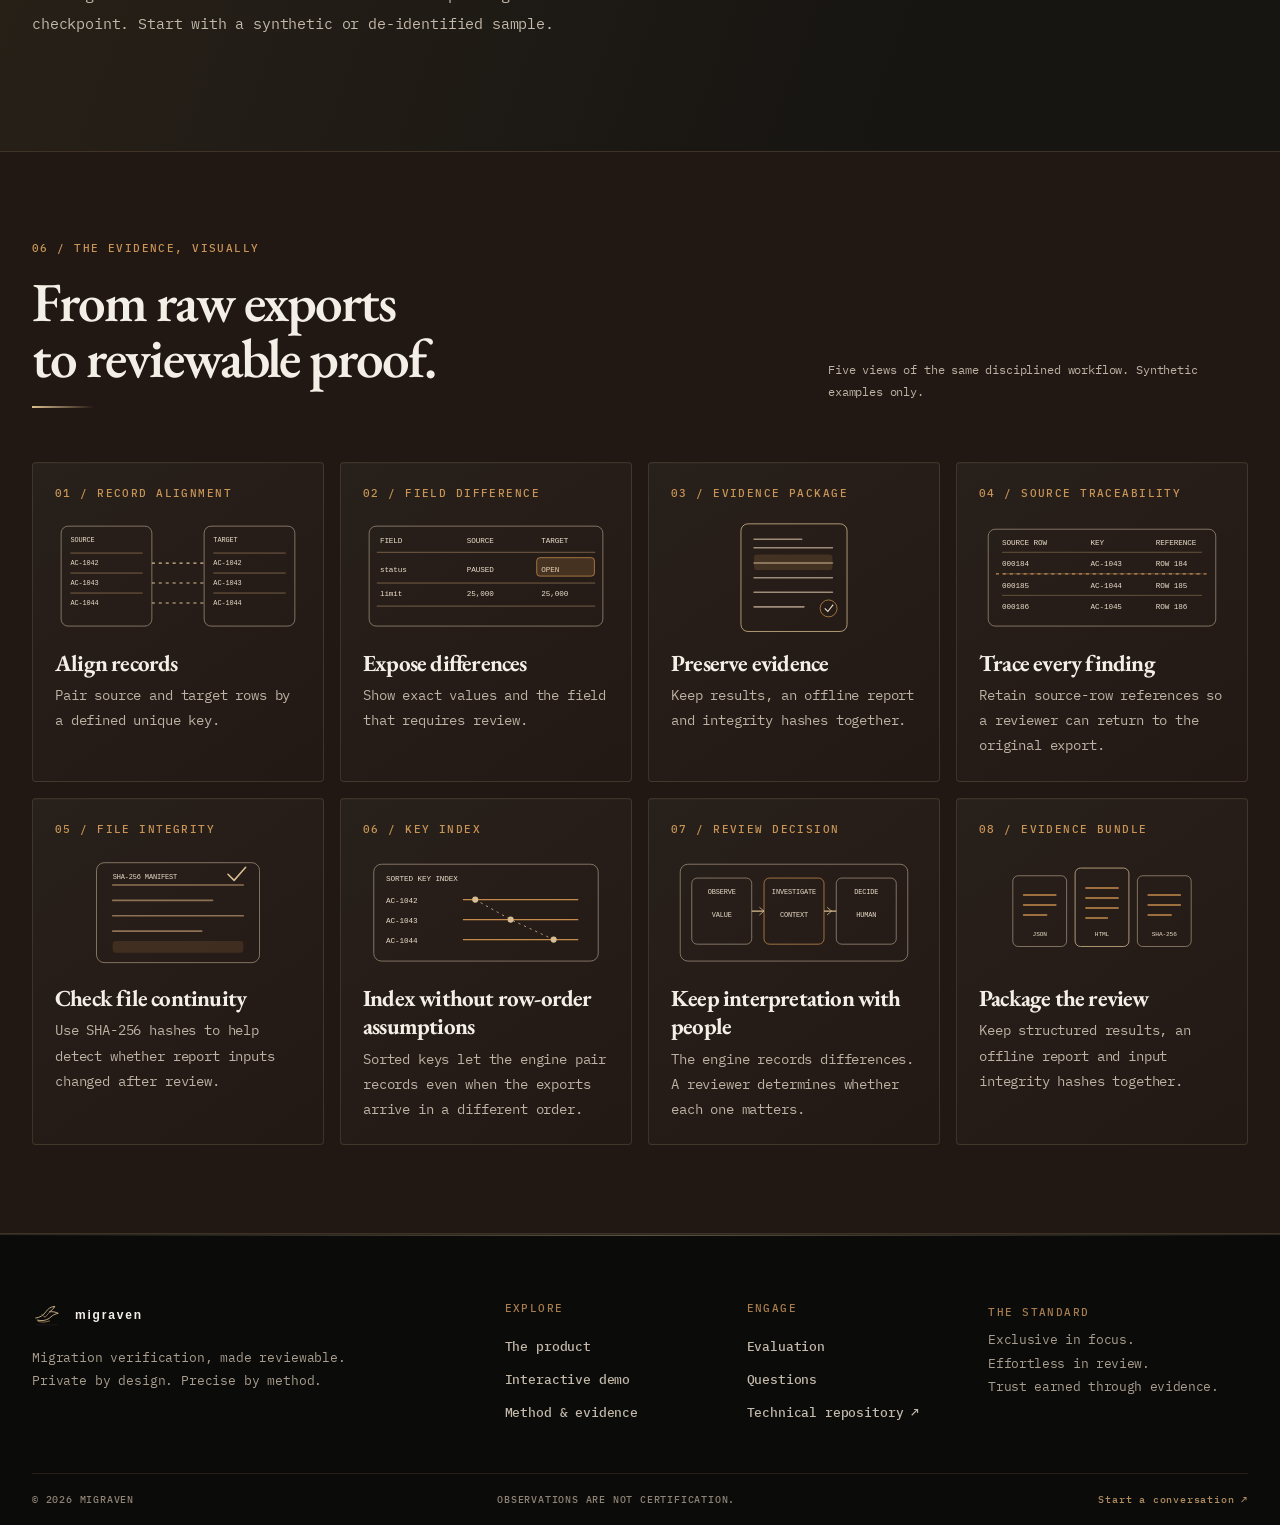
==== commit 6df6451d: "Use Migraven's defined type system" ====
--- a/website/index.html
+++ b/website/index.html
@@ -1,5 +1,5 @@
 <!doctype html>
-<html lang="en"><head><meta charset="utf-8"><meta name="viewport" content="width=device-width,initial-scale=1"><meta name="theme-color" content="#11100f"><meta name="description" content="Migraven compares migration source and target exports, identifies row-level differences and creates evidence for human review."><title>Overview — Migraven</title><link rel="icon" href="assets/mark.svg" type="image/svg+xml"><link rel="preconnect" href="https://fonts.googleapis.com"><link rel="preconnect" href="https://fonts.gstatic.com" crossorigin><link href="https://fonts.googleapis.com/css2?family=Manrope:wght@400;500;600;700;800&family=IBM+Plex+Mono:wght@400;500;600&family=Cormorant+Garamond:wght@500;600;700&family=Syncopate:wght@700&display=swap" rel="stylesheet"><link rel="stylesheet" href="assets/site.css"><script defer src="assets/site.js"></script></head><body>
+<html lang="en"><head><meta charset="utf-8"><meta name="viewport" content="width=device-width,initial-scale=1"><meta name="theme-color" content="#11100f"><meta name="description" content="Migraven compares migration source and target exports, identifies row-level differences and creates evidence for human review."><title>Overview — Migraven</title><link rel="icon" href="assets/mark.svg" type="image/svg+xml"><link rel="preconnect" href="https://fonts.googleapis.com"><link rel="preconnect" href="https://fonts.gstatic.com" crossorigin><link href="https://fonts.googleapis.com/css2?family=EB+Garamond:wght@400;500;600;700&family=IBM+Plex+Mono:wght@400;500;600&family=Syncopate:wght@700&display=swap" rel="stylesheet"><link rel="stylesheet" href="assets/site.css"><script defer src="assets/site.js"></script></head><body>
 <header class="site-header">
 <a class="brand" href="index.html" aria-label="Migraven home"><img src="assets/mark.svg" alt=""><span class="brand-word">migraven</span><span class="brand-divider"></span><span class="brand-caption">MIGRATION VERIFICATION</span></a>
 <button class="menu-toggle" type="button" aria-expanded="false" aria-controls="site-nav" aria-label="Open navigation menu"><span class="menu-toggle-label">Explore</span><span class="menu-toggle-icon" aria-hidden="true"><i></i><i></i></span></button>
